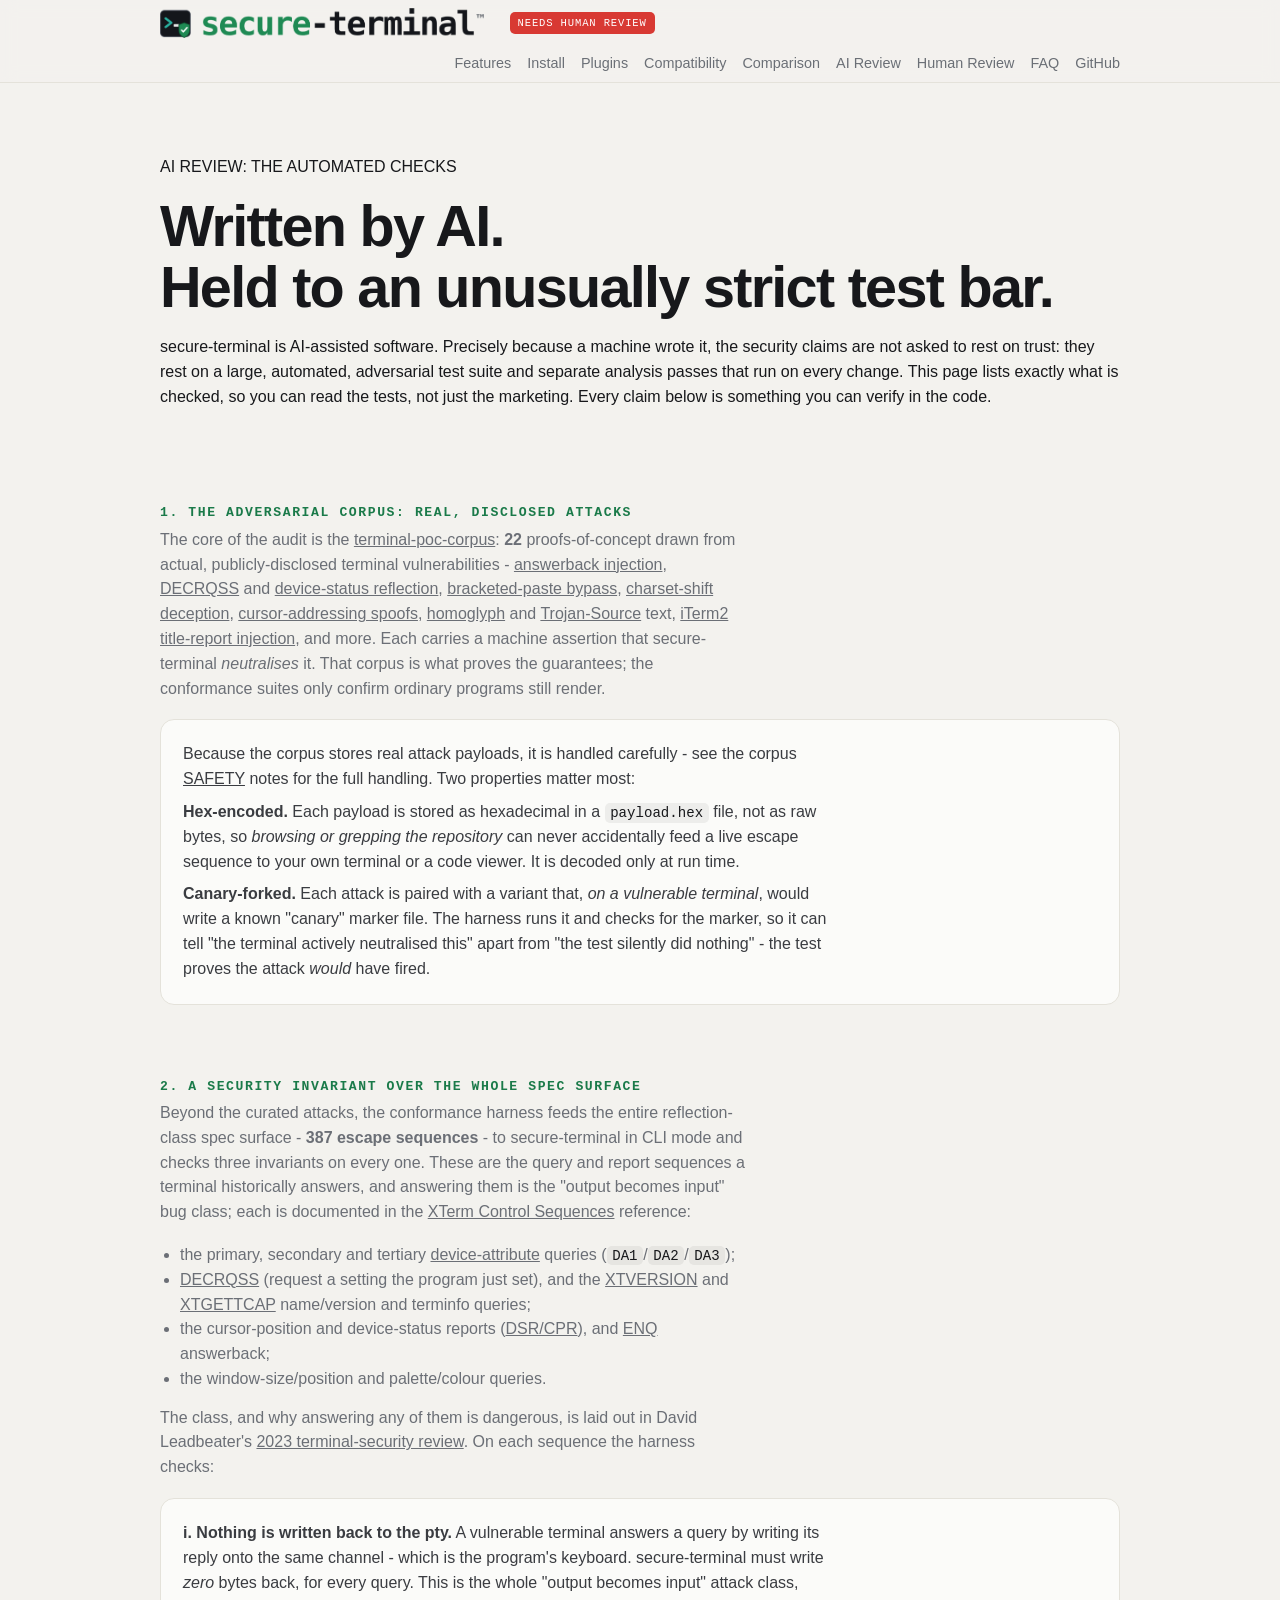
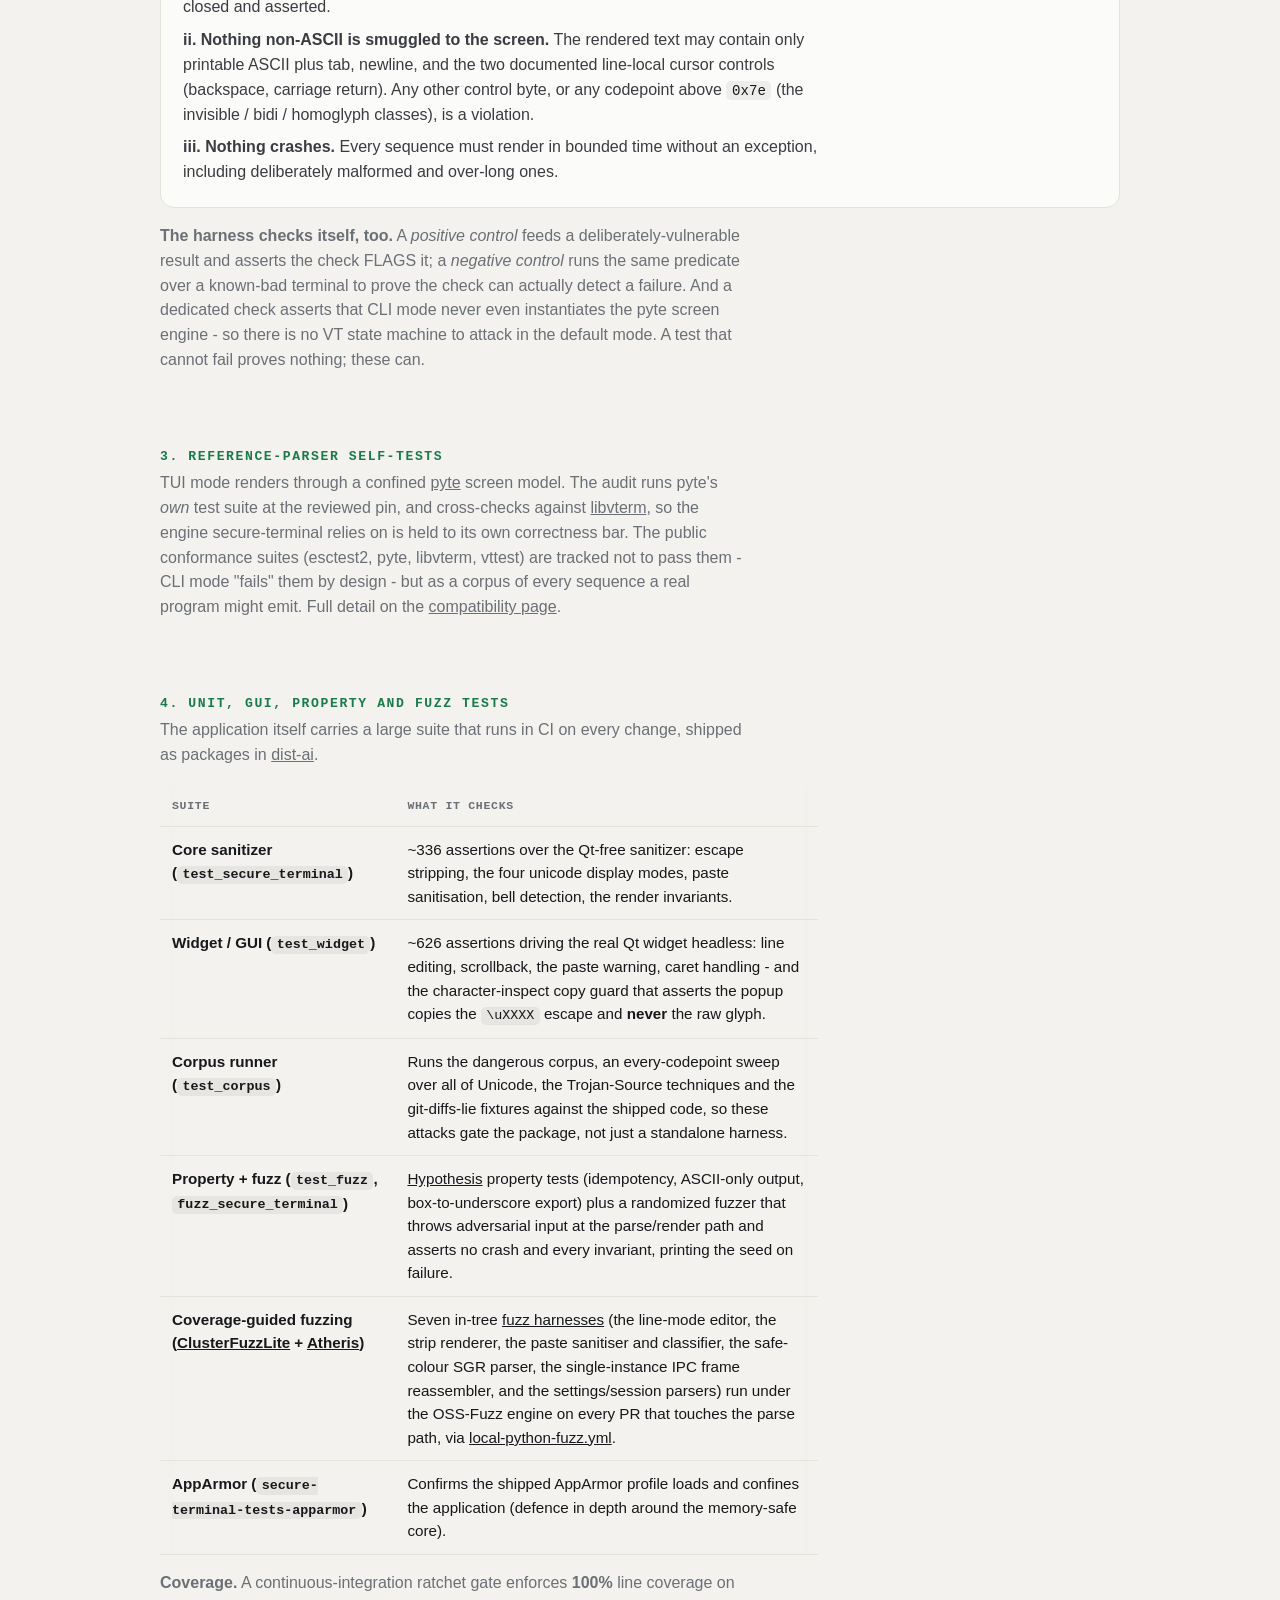
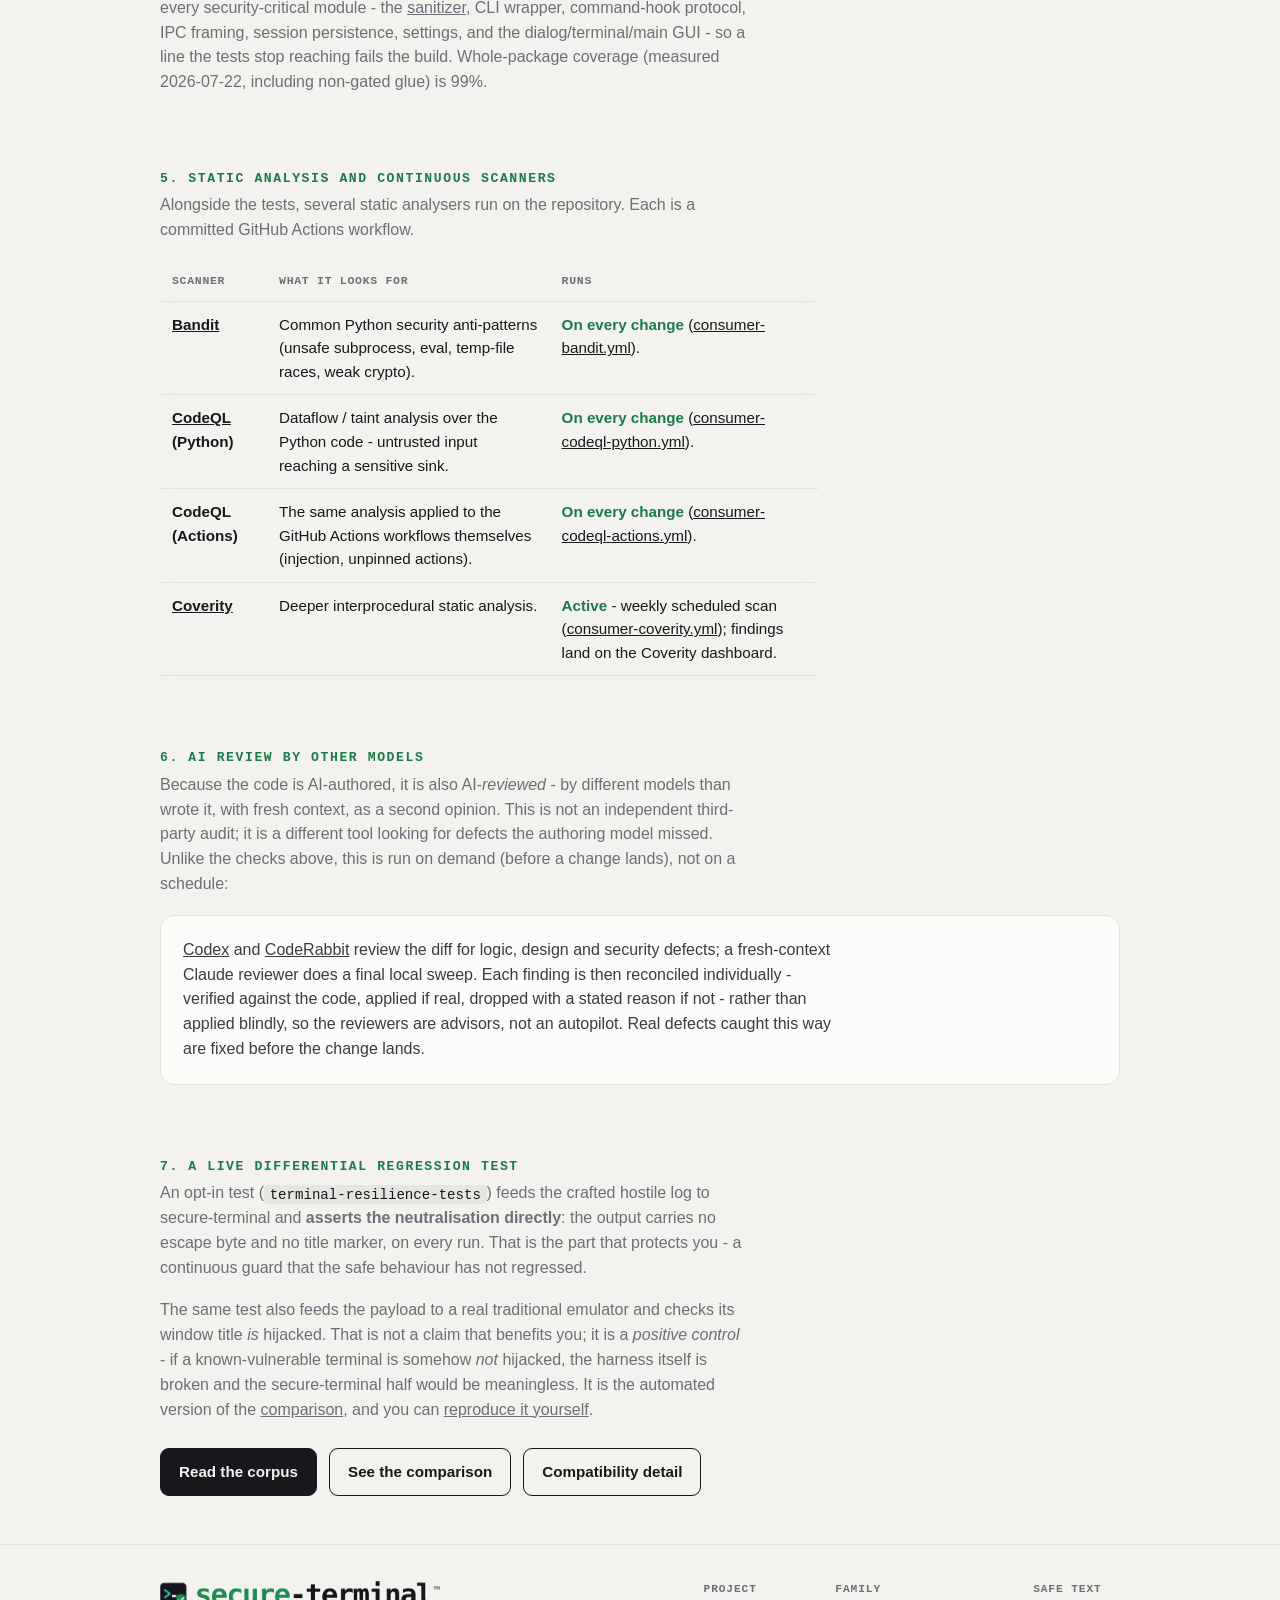
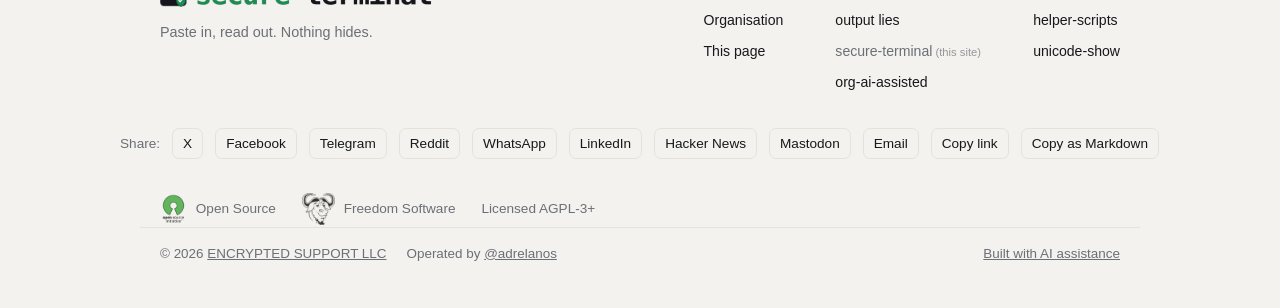
==== ai-review/index.html @ caeece02 "ai-review: corpus is 22 PoCs; describe test_corpus by what it actually runs - terminal-poc-corpus no" ====
<!DOCTYPE html>
<html lang="en">
<!--
  secure-terminal: AI Review / automated checks. AI-Assisted.
  Source: https://github.com/secure-terminal/secure-terminal.github.io
-->
<meta charset="utf-8">
<meta http-equiv="Content-Security-Policy" content="default-src 'none'; script-src 'self' 'unsafe-inline'; style-src 'self' 'unsafe-inline'; img-src 'self' data:; base-uri 'none'; form-action 'none'">
<meta name="viewport" content="width=device-width, initial-scale=1">
<meta name="ai-disclosure" content="ai-assisted">
<title>secure-terminal AI Review: the automated checks</title>
<meta name="description" content="Every automated security check behind secure-terminal: an adversarial corpus of 21 disclosed terminal attacks, a spec-surface invariant over hundreds of escape sequences, unit and GUI tests, property tests and fuzzing, an AppArmor confinement test, a real-emulator resilience test, and website consistency guards. AI-authored, continuously run.">
<link rel="canonical" href="https://secure-terminal.github.io/ai-review/">
<meta name="robots" content="index, follow">
<meta property="og:type" content="website">
<meta property="og:site_name" content="secure-terminal">
<meta property="og:title" content="secure-terminal AI Review: the automated checks">
<meta property="og:description" content="The automated checks behind secure-terminal: an adversarial corpus, a spec-surface invariant, unit + GUI tests, fuzzing, AppArmor, a real-emulator resilience test, and site guards. AI-authored, continuously run.">
<meta property="og:url" content="https://secure-terminal.github.io/ai-review/">
<meta property="og:image" content="https://secure-terminal.github.io/og.png">
<meta property="og:image:width" content="1200">
<meta property="og:image:height" content="630">
<meta property="og:image:alt" content="secure-terminal AI Review">
<meta name="twitter:card" content="summary_large_image">
<meta name="twitter:title" content="secure-terminal AI Review: the automated checks">
<meta name="twitter:image" content="https://secure-terminal.github.io/og.png">
<meta name="theme-color" content="#f3f2ee">
<link rel="icon" href="/favicon.svg" type="image/svg+xml">
<link rel="stylesheet" href="/style.css">

<header class="nav">
  <div class="wrap">
    <a class="brand" href="/"><img class="brandmark" src="/logo-wide.png" width="729" height="70" alt="secure-terminal"></a>
    <span class="status" title="This site is AI-generated and pending human review">needs human review</span>
    <nav>
      <a href="/#features">Features</a>
      <a href="/#install">Install</a>
      <a href="/plugins/">Plugins</a>
      <a href="/compatibility/">Compatibility</a>
      <a href="/comparison/">Comparison</a>
      <a href="/ai-review/" class="active">AI Review</a>
      <a href="/human-review/">Human Review</a>
      <a href="/#faq">FAQ</a>
      <a href="https://github.com/secure-terminal/secure-terminal">GitHub</a>
    </nav>
  </div>
</header>

<main>
<section class="hero"><div class="wrap">
  <p class="eyebrow">AI REVIEW: THE AUTOMATED CHECKS</p>
  <h1>Written by AI.<br>Held to an unusually strict test bar.</h1>
  <p class="lede">secure-terminal is AI-assisted software. Precisely because a machine wrote it, the
    security claims are not asked to rest on trust: they rest on a large, automated, adversarial
    test suite and separate analysis passes that run on every change. This page lists exactly what is
    checked, so you can read the tests, not just the marketing. Every claim below is something you
    can verify in the code.</p>
</div></section>

<section class="cat" id="corpus"><div class="wrap">
  <h2 class="catname"><a class="h-anchor" href="#corpus">1. The adversarial corpus: real, disclosed attacks</a></h2>
  <p class="catdesc">The core of the audit is the
    <a href="https://github.com/secure-terminal/terminal-poc-corpus" rel="noopener">terminal-poc-corpus</a>:
    <b>22</b> proofs-of-concept drawn from actual, publicly-disclosed terminal vulnerabilities -
    <a href="https://github.com/secure-terminal/terminal-poc-corpus/tree/master/poc/answerback-injection" rel="noopener">answerback injection</a>,
    <a href="https://github.com/secure-terminal/terminal-poc-corpus/tree/master/poc/decrqss-reflection-2023" rel="noopener">DECRQSS</a> and
    <a href="https://github.com/secure-terminal/terminal-poc-corpus/tree/master/poc/device-status-reflection-rxvt-2021" rel="noopener">device-status reflection</a>,
    <a href="https://github.com/secure-terminal/terminal-poc-corpus/tree/master/poc/bracketed-paste-bypass-2021" rel="noopener">bracketed-paste bypass</a>,
    <a href="https://github.com/secure-terminal/terminal-poc-corpus/tree/master/poc/charset-shift-deception" rel="noopener">charset-shift deception</a>,
    <a href="https://github.com/secure-terminal/terminal-poc-corpus/tree/master/poc/cursor-addressing-spoof" rel="noopener">cursor-addressing spoofs</a>,
    <a href="https://github.com/secure-terminal/terminal-poc-corpus/tree/master/poc/homoglyph-2021" rel="noopener">homoglyph</a> and
    <a href="https://trojansource.codes/" rel="noopener">Trojan-Source</a> text,
    <a href="https://github.com/secure-terminal/terminal-poc-corpus/tree/master/poc/iterm2-title-report-tmux-2024" rel="noopener">iTerm2 title-report injection</a>,
    and more. Each carries a machine assertion that secure-terminal <em>neutralises</em>
    it. That corpus is what proves the guarantees; the conformance suites only confirm ordinary
    programs still render.</p>
  <div class="issue">
    <p>Because the corpus stores real attack payloads, it is handled carefully - see the corpus
      <a href="https://github.com/secure-terminal/terminal-poc-corpus/blob/master/SAFETY.md" rel="noopener">SAFETY</a>
      notes for the full handling. Two properties matter most:</p>
    <p><b>Hex-encoded.</b> Each payload is stored as hexadecimal in a <code>payload.hex</code> file,
      not as raw bytes, so <em>browsing or grepping the repository</em> can never accidentally feed a
      live escape sequence to your own terminal or a code viewer. It is decoded only at run time.</p>
    <p><b>Canary-forked.</b> Each attack is paired with a variant that, <em>on a vulnerable
      terminal</em>, would write a known "canary" marker file. The harness runs it and checks for
      the marker, so it can tell "the terminal actively neutralised this" apart from "the test
      silently did nothing" - the test proves the attack <em>would</em> have fired.</p>
  </div>
</div></section>

<section class="cat" id="invariant"><div class="wrap">
  <h2 class="catname"><a class="h-anchor" href="#invariant">2. A security invariant over the whole spec surface</a></h2>
  <p class="catdesc">Beyond the curated attacks, the conformance harness feeds the entire
    reflection-class spec surface - <b>387 escape sequences</b> - to secure-terminal in CLI mode and
    checks three invariants on every one. These are the query and report sequences a terminal
    historically answers, and answering them is the "output becomes input" bug class; each is
    documented in the
    <a href="https://invisible-island.net/xterm/ctlseqs/ctlseqs.html" rel="noopener">XTerm Control Sequences</a>
    reference:</p>
  <ul class="catdesc" style="margin:0 0 14px 0; padding-left:20px">
    <li>the primary, secondary and tertiary
      <a href="https://vt100.net/docs/vt510-rm/DA1.html" rel="noopener">device-attribute</a> queries
      (<code>DA1</code>/<code>DA2</code>/<code>DA3</code>);</li>
    <li><a href="https://vt100.net/docs/vt510-rm/DECRQSS.html" rel="noopener">DECRQSS</a> (request a
      setting the program just set), and the
      <a href="https://invisible-island.net/xterm/ctlseqs/ctlseqs.html" rel="noopener">XTVERSION</a>
      and <a href="https://invisible-island.net/xterm/ctlseqs/ctlseqs.html" rel="noopener">XTGETTCAP</a>
      name/version and terminfo queries;</li>
    <li>the cursor-position and device-status reports
      (<a href="https://en.wikipedia.org/wiki/ANSI_escape_code#CSI_(Control_Sequence_Introducer)_sequences" rel="noopener">DSR/CPR</a>),
      and <a href="https://en.wikipedia.org/wiki/Enquiry_character" rel="noopener">ENQ</a> answerback;</li>
    <li>the window-size/position and palette/colour queries.</li>
  </ul>
  <p class="catdesc">The class, and why answering any of them is dangerous, is laid out in David
    Leadbeater's <a href="https://dgl.cx/2023/09/ansi-terminal-security" rel="noopener">2023 terminal-security review</a>.
    On each sequence the harness checks:</p>
  <div class="issue">
    <p><b>i. Nothing is written back to the pty.</b> A vulnerable terminal answers a query by
      writing its reply onto the same channel - which is the program's keyboard. secure-terminal
      must write <em>zero</em> bytes back, for every query. This is the whole "output becomes
      input" attack class, closed and asserted.</p>
    <p><b>ii. Nothing non-ASCII is smuggled to the screen.</b> The rendered text may contain only
      printable ASCII plus tab, newline, and the two documented line-local cursor controls
      (backspace, carriage return). Any other control byte, or any codepoint above <code>0x7e</code>
      (the invisible / bidi / homoglyph classes), is a violation.</p>
    <p><b>iii. Nothing crashes.</b> Every sequence must render in bounded time without an exception,
      including deliberately malformed and over-long ones.</p>
  </div>
  <p class="catdesc" style="margin-top:12px"><b>The harness checks itself, too.</b> A
    <em>positive control</em> feeds a deliberately-vulnerable result and asserts the check FLAGS it;
    a <em>negative control</em> runs the same predicate over a known-bad terminal to prove the check
    can actually detect a failure. And a dedicated check asserts that CLI mode never even
    instantiates the pyte screen engine - so there is no VT state machine to attack in the default
    mode. A test that cannot fail proves nothing; these can.</p>
</div></section>

<section class="cat" id="reference"><div class="wrap">
  <h2 class="catname"><a class="h-anchor" href="#reference">3. Reference-parser self-tests</a></h2>
  <p class="catdesc">TUI mode renders through a confined
    <a href="https://github.com/selectel/pyte" rel="noopener">pyte</a> screen model. The audit runs
    pyte's <em>own</em> test suite at the reviewed pin, and cross-checks against
    <a href="https://github.com/neovim/libvterm" rel="noopener">libvterm</a>, so the engine
    secure-terminal relies on is held to its own correctness bar. The public conformance suites
    (esctest2, pyte, libvterm, vttest) are tracked not to pass them - CLI mode "fails" them by
    design - but as a corpus of every sequence a real program might emit. Full detail on the
    <a href="/compatibility/#conformance">compatibility page</a>.</p>
</div></section>

<section class="cat" id="unit"><div class="wrap">
  <h2 class="catname"><a class="h-anchor" href="#unit">4. Unit, GUI, property and fuzz tests</a></h2>
  <p class="catdesc">The application itself carries a large suite that runs in CI on every change,
    shipped as packages in <a href="https://github.com/org-ai-assisted/dist-ai" rel="noopener">dist-ai</a>.</p>
  <div class="cmp-wrap">
  <table class="cmp">
    <thead><tr><th>Suite</th><th>What it checks</th></tr></thead>
    <tbody>
      <tr><td>Core sanitizer (<code>test_secure_terminal</code>)</td><td>~336 assertions over the Qt-free sanitizer: escape stripping, the four unicode display modes, paste sanitisation, bell detection, the render invariants.</td></tr>
      <tr><td>Widget / GUI (<code>test_widget</code>)</td><td>~626 assertions driving the real Qt widget headless: line editing, scrollback, the paste warning, caret handling - and the character-inspect copy guard that asserts the popup copies the <code>\uXXXX</code> escape and <b>never</b> the raw glyph.</td></tr>
      <tr><td>Corpus runner (<code>test_corpus</code>)</td><td>Runs the dangerous corpus, an every-codepoint sweep over all of Unicode, the Trojan-Source techniques and the git-diffs-lie fixtures against the shipped code, so these attacks gate the package, not just a standalone harness.</td></tr>
      <tr><td>Property + fuzz (<code>test_fuzz</code>, <code>fuzz_secure_terminal</code>)</td><td><a href="https://hypothesis.readthedocs.io/" rel="noopener">Hypothesis</a> property tests (idempotency, ASCII-only output, box-to-underscore export) plus a randomized fuzzer that throws adversarial input at the parse/render path and asserts no crash and every invariant, printing the seed on failure.</td></tr>
      <tr><td>Coverage-guided fuzzing (<a href="https://google.github.io/clusterfuzzlite/" rel="noopener">ClusterFuzzLite</a> + <a href="https://github.com/google/atheris" rel="noopener">Atheris</a>)</td><td>Seven in-tree <a href="https://github.com/secure-terminal/secure-terminal/tree/master/fuzz" rel="noopener">fuzz harnesses</a> (the line-mode editor, the strip renderer, the paste sanitiser and classifier, the safe-colour SGR parser, the single-instance IPC frame reassembler, and the settings/session parsers) run under the OSS-Fuzz engine on every PR that touches the parse path, via <a href="https://github.com/secure-terminal/secure-terminal/blob/master/.github/workflows/local-python-fuzz.yml" rel="noopener">local-python-fuzz.yml</a>.</td></tr>
      <tr><td>AppArmor (<code>secure-terminal-tests-apparmor</code>)</td><td>Confirms the shipped AppArmor profile loads and confines the application (defence in depth around the memory-safe core).</td></tr>
    </tbody>
  </table>
  </div>
  <p class="catdesc" style="margin-top:12px"><b>Coverage.</b> A continuous-integration ratchet gate
    enforces <b>100%</b> line coverage on every security-critical module - the
    <a href="https://github.com/secure-terminal/secure-terminal/blob/master/usr/lib/python3/dist-packages/secure_terminal/sanitize.py" rel="noopener">sanitizer</a>,
    CLI wrapper, command-hook protocol, IPC framing, session persistence, settings, and the
    dialog/terminal/main GUI - so a line the tests stop reaching fails the build. Whole-package
    coverage (measured 2026-07-22, including non-gated glue) is 99%.</p>
</div></section>

<section class="cat" id="scanners"><div class="wrap">
  <h2 class="catname"><a class="h-anchor" href="#scanners">5. Static analysis and continuous scanners</a></h2>
  <p class="catdesc">Alongside the tests, several static analysers run on the repository. Each is a
    committed GitHub Actions workflow.</p>
  <div class="cmp-wrap">
  <table class="cmp">
    <thead><tr><th>Scanner</th><th>What it looks for</th><th>Runs</th></tr></thead>
    <tbody>
      <tr><td><a href="https://bandit.readthedocs.io/" rel="noopener">Bandit</a></td><td>Common Python security anti-patterns (unsafe subprocess, eval, temp-file races, weak crypto).</td><td><span class="yes">On every change</span> (<a href="https://github.com/secure-terminal/secure-terminal/blob/master/.github/workflows/consumer-bandit.yml" rel="noopener">consumer-bandit.yml</a>).</td></tr>
      <tr><td><a href="https://codeql.github.com/" rel="noopener">CodeQL</a> (Python)</td><td>Dataflow / taint analysis over the Python code - untrusted input reaching a sensitive sink.</td><td><span class="yes">On every change</span> (<a href="https://github.com/secure-terminal/secure-terminal/blob/master/.github/workflows/consumer-codeql-python.yml" rel="noopener">consumer-codeql-python.yml</a>).</td></tr>
      <tr><td>CodeQL (Actions)</td><td>The same analysis applied to the GitHub Actions workflows themselves (injection, unpinned actions).</td><td><span class="yes">On every change</span> (<a href="https://github.com/secure-terminal/secure-terminal/blob/master/.github/workflows/consumer-codeql-actions.yml" rel="noopener">consumer-codeql-actions.yml</a>).</td></tr>
      <tr><td><a href="https://scan.coverity.com/" rel="noopener">Coverity</a></td><td>Deeper interprocedural static analysis.</td><td><span class="yes">Active</span> - weekly scheduled scan (<a href="https://github.com/secure-terminal/secure-terminal/blob/master/.github/workflows/consumer-coverity.yml" rel="noopener">consumer-coverity.yml</a>); findings land on the Coverity dashboard.</td></tr>
    </tbody>
  </table>
  </div>
</div></section>

<section class="cat" id="review"><div class="wrap">
  <h2 class="catname"><a class="h-anchor" href="#review">6. AI review by other models</a></h2>
  <p class="catdesc">Because the code is AI-authored, it is also AI-<em>reviewed</em> - by different
    models than wrote it, with fresh context, as a second opinion. This is not an
    independent third-party audit; it is a different tool looking for defects the
    authoring model missed. Unlike the checks
    above, this is run on demand (before a change lands), not on a schedule:</p>
  <div class="issue">
    <p><a href="https://github.com/openai/codex" rel="noopener">Codex</a> and
      <a href="https://www.coderabbit.ai/" rel="noopener">CodeRabbit</a> review the diff for logic,
      design and security defects; a fresh-context Claude reviewer does a final local sweep. Each
      finding is then reconciled individually - verified against the code, applied if real, dropped
      with a stated reason if not - rather than applied blindly, so the reviewers are advisors, not
      an autopilot. Real defects caught this way are fixed before the change lands.</p>
  </div>
</div></section>

<section class="cat" id="resilience"><div class="wrap">
  <h2 class="catname"><a class="h-anchor" href="#resilience">7. A live differential regression test</a></h2>
  <p class="catdesc">An opt-in test (<code>terminal-resilience-tests</code>) feeds the crafted hostile
    log to secure-terminal and <b>asserts the neutralisation directly</b>: the output carries no
    escape byte and no title marker, on every run. That is the part that protects you - a
    continuous guard that the safe behaviour has not regressed.</p>
  <p class="catdesc" style="margin-top:10px">The same test also feeds the payload to a real
    traditional emulator and checks its window title <em>is</em> hijacked. That is not a claim that
    benefits you; it is a <em>positive control</em> - if a known-vulnerable terminal is somehow
    <em>not</em> hijacked, the harness itself is broken and the secure-terminal half would be
    meaningless. It is the automated version of the <a href="/comparison/">comparison</a>, and you
    can <a href="https://github.com/secure-terminal/terminal-poc-corpus/tree/master/comparison" rel="noopener">reproduce it yourself</a>.</p>
  <div class="cta">
    <a class="btn primary" href="https://github.com/secure-terminal/terminal-poc-corpus">Read the corpus</a>
    <a class="btn ghost" href="/comparison/">See the comparison</a>
    <a class="btn ghost" href="/compatibility/">Compatibility detail</a>
  </div>
</div></section>
</main>
<footer>
  <div class="ftop">
    <div class="fbrand">
      <span class="ftag"><img src="/logo-wide.png" width="729" height="70" alt="secure-terminal" style="height:26px;width:auto"></span>
      <p>Paste in, read out. Nothing hides.</p>
    </div>
    <nav class="fcols">
      <div class="fcol">
        <h3>Project</h3>
        <a href="https://github.com/secure-terminal">Organisation</a>
        <a href="https://github.com/secure-terminal/secure-terminal.github.io">This page</a>
      </div>
      <div class="fcol">
        <h3>Family</h3>
        <a href="https://output-lies.github.io">output lies</a>
        <a class="self" href="https://secure-terminal.github.io" aria-current="page">secure-terminal</a>
        <a href="https://org-ai-assisted.github.io">org-ai-assisted</a>
      </div>
      <div class="fcol">
        <h3>Safe text</h3>
        <a href="https://github.com/Kicksecure/helper-scripts">helper-scripts</a>
        <a href="https://www.kicksecure.com/wiki/Unicode-show">unicode-show</a>
      </div>
    </nav>
  </div>
  <div class="fshare">
    <span class="fshare-l">Share:</span>
    <noscript><style>.fshare a.sh,.fshare button.sh{display:none}</style><span class="sh-msg" style="color:var(--muted)">Sharing needs JavaScript, which is off - copy this page's address from your browser to share it.</span></noscript>
    <a class="sh" data-net="x" rel="nofollow noopener">X</a>
    <a class="sh" data-net="facebook" rel="nofollow noopener">Facebook</a>
    <a class="sh" data-net="telegram" rel="nofollow noopener">Telegram</a>
    <a class="sh" data-net="reddit" rel="nofollow noopener">Reddit</a>
    <a class="sh" data-net="whatsapp" rel="nofollow noopener">WhatsApp</a>
    <a class="sh" data-net="linkedin" rel="nofollow noopener">LinkedIn</a>
    <a class="sh" data-net="hn" rel="nofollow noopener">Hacker News</a>
    <a class="sh" data-net="mastodon" href="#" rel="nofollow noopener">Mastodon</a>
    <a class="sh" data-net="email">Email</a>
    <button class="sh" data-net="copy" type="button">Copy link</button>
    <button class="sh" data-net="md" type="button">Copy as Markdown</button>
    <span class="sh-msg" aria-live="polite"></span>
  </div>
  <script>
    /* Local-only share links. No third-party script or resource is loaded; a
       target opens only when the user clicks it. */
    (function () {
      var u = encodeURIComponent(location.href), t = encodeURIComponent(document.title);
      var L = {
        x: 'https://twitter.com/intent/tweet?url=' + u + '&text=' + t,
        facebook: 'https://www.facebook.com/sharer/sharer.php?u=' + u,
        telegram: 'https://t.me/share/url?url=' + u + '&text=' + t,
        reddit: 'https://www.reddit.com/submit?url=' + u + '&title=' + t,
        whatsapp: 'https://api.whatsapp.com/send?text=' + t + '%20' + u,
        linkedin: 'https://www.linkedin.com/sharing/share-offsite/?url=' + u,
        hn: 'https://news.ycombinator.com/submitlink?u=' + u + '&t=' + t,
        email: 'mailto:?subject=' + t + '&body=' + u
      };
      document.querySelectorAll('.fshare a.sh').forEach(function (a) {
        var n = a.getAttribute('data-net');
        if (L[n]) { a.href = L[n]; if (n !== 'email') { a.target = '_blank'; } }
      });
      var m = document.querySelector('.fshare [data-net=mastodon]');
      if (m) m.addEventListener('click', function (e) {
        e.preventDefault();
        var i = prompt('Your Mastodon instance (e.g. mastodon.social):');
        if (i) { i = i.replace(/^https?:\/\//i, '').replace(/\/.*$/, '').trim();
          if (/^[a-z0-9.-]+$/i.test(i)) { window.open('https://' + i + '/share?text=' + t + '%20' + u, '_blank', 'noopener'); } else { alert('That does not look like a Mastodon instance host name.'); } }
      });
      var msg = document.querySelector('.fshare .sh-msg');
      function flash(x) { if (msg) { msg.textContent = x; setTimeout(function () { msg.textContent = ''; }, 2000); } }
      var c = document.querySelector('.fshare [data-net=copy]');
      if (c) c.addEventListener('click', function () {
        if (navigator.clipboard) navigator.clipboard.writeText(location.href).then(function () { flash('link copied'); });
      });
      var md = document.querySelector('.fshare [data-net=md]');
      if (md) md.addEventListener('click', function () {
        var text = '[' + document.title + '](' + location.href + ')';
        if (navigator.clipboard) navigator.clipboard.writeText(text).then(function () { flash('markdown copied'); });
      });
    })();
  </script>
  <div class="ffree">
    <a class="freebadge" href="https://opensource.org/" rel="noopener" title="Open Source Initiative"><img src="/osi-logo.png" width="27" height="32" alt="Open Source Initiative"><span>Open Source</span></a>
    <a class="freebadge" href="https://www.gnu.org/" rel="noopener" title="GNU / Free Software"><img src="/gnu-logo.png" width="33" height="32" alt="GNU"><span>Freedom Software</span></a>
    <a class="freebadge" href="https://github.com/secure-terminal/secure-terminal.github.io/blob/master/LICENSE" rel="license">Licensed AGPL-3+</a>
  </div>
  <div class="fbot">
    <span class="fcopy">&copy; 2026 <a href="https://www.encrypted-support.com">ENCRYPTED SUPPORT LLC</a></span>
    <span class="fcopy">Operated by <a href="https://github.com/adrelanos">@adrelanos</a></span>
    <span class="fcopy sp"><a href="https://org-ai-assisted.github.io">Built with AI assistance</a></span>
  </div>
</footer>
---- style.css ----
:root{
    --bg:#f3f2ee; --card:#fbfbf9; --ink:#17181b; --muted:#6b6f76; --line:#e4e2da;
    --accent:#1a7a49; --danger:#d83933;
    --tbg:#14161b; --tfg:#cfd3da;
    --mono:ui-monospace,"SF Mono","Cascadia Code",Menlo,Consolas,monospace;
    --sans:-apple-system,BlinkMacSystemFont,"Segoe UI",Roboto,Helvetica,Arial,sans-serif;
  }
  *{box-sizing:border-box}
  html{scroll-behavior:smooth;scroll-padding-top:70px}
  body{margin:0;background:var(--bg);color:var(--ink);font-family:var(--sans);line-height:1.55;-webkit-font-smoothing:antialiased}
  a{color:inherit}
  code{font-family:var(--mono);font-size:.88em;color:var(--ink);background:rgba(23,24,27,.06);padding:.11em .4em;border-radius:5px;unicode-bidi:isolate}
  .wrap{max-width:1000px;margin:0 auto;padding:0 20px}

  header.nav{position:sticky;top:0;z-index:10;background:rgba(243,242,238,.93);backdrop-filter:blur(8px);border-bottom:1px solid var(--line)}
  .nav > .wrap{display:flex;align-items:center;gap:14px;min-height:56px;flex-wrap:wrap;padding-top:8px;padding-bottom:8px}
  .brand{font-family:var(--mono);font-weight:700;letter-spacing:-.02em;text-decoration:none;display:inline-flex;align-items:center;gap:9px;white-space:nowrap;font-size:1.02rem}
  .brand .logo{width:1.4em;height:1.4em;flex:0 0 auto}
  .brand .brandmark{height:30px;width:auto;display:block}
  .brand b{color:var(--accent)}
  .brand .tm{font-size:.72em;color:var(--muted);margin-left:.14em;font-weight:600;align-self:flex-start;line-height:1}
  .nav .status{margin-left:12px;font-family:var(--mono);font-size:.66rem;letter-spacing:.08em;text-transform:uppercase;color:#fff;background:var(--danger);border-radius:5px;padding:3px 8px;white-space:nowrap}
  .nav nav{margin-left:auto;display:flex;gap:16px;flex-wrap:wrap}
  .nav nav a{font-size:.9rem;color:var(--muted);text-decoration:none}
  .nav nav a:hover{color:var(--ink)}

  .notice{background:#eef7f1;border-bottom:1px solid #cfe6da;color:#274b39}
  .notice .wrap{padding:11px 20px;font-size:.92rem}
  .notice b{color:var(--accent)}

  .hero{padding:56px 0 30px}
  .kicker{font-family:var(--mono);font-size:.8rem;letter-spacing:.14em;text-transform:uppercase;color:var(--accent);margin:0 0 14px}
  .hero h1{font-size:clamp(2rem,6vw,3.6rem);line-height:1.05;letter-spacing:-.03em;margin:0 0 18px;font-weight:800}
  .hero h1 .u{text-decoration:underline;text-decoration-color:var(--accent);text-underline-offset:6px}
  .hero p.sub{font-size:clamp(1.05rem,2.4vw,1.3rem);color:#2c2e33;max-width:60ch;margin:0}
  .cta{display:flex;gap:12px;flex-wrap:wrap;margin-top:26px}
  .btn{display:inline-block;padding:11px 18px;border-radius:9px;font-weight:650;text-decoration:none;font-size:.95rem;border:1px solid var(--ink)}
  .btn.primary{background:var(--ink);color:var(--bg)}
  .btn.ghost{background:transparent;color:var(--ink)}

  .whatis{background:var(--card);border-top:1px solid var(--line);border-bottom:1px solid var(--line)}
  .whatis .wrap{padding:22px 20px}
  .whatis p{margin:0;max-width:74ch;color:#33353a;font-size:1.02rem}
  .whatis b{color:var(--accent)}

  section.cat{padding:48px 0 8px}
  .catname{font-size:.82rem;font-family:var(--mono);letter-spacing:.12em;text-transform:uppercase;color:var(--accent);margin:0 0 4px}
  .catdesc{margin:0 0 18px;color:var(--muted);max-width:66ch}
  .issue{background:var(--card);border:1px solid var(--line);border-radius:14px;padding:22px;margin:16px 0}
  .issue h3{margin:0 0 8px;font-size:1.2rem;letter-spacing:-.01em}
  .issue p{margin:0 0 8px;color:#3a3c41;max-width:74ch}
  .issue p:last-child{margin-bottom:0}
  .modenote{margin-top:10px;padding-top:10px;border-top:1px solid var(--line);color:var(--muted);font-size:.9rem}
  .modenote b{color:var(--ink)}
  .no{color:var(--danger);font-weight:700}
  .yes{color:var(--accent);font-weight:700}
  .tbl{width:100%;border-collapse:collapse;margin:6px 0 0;font-size:.95rem}
  .tbl th,.tbl td{text-align:left;padding:10px 12px;border-bottom:1px solid var(--line)}
  .tbl th{font-family:var(--mono);font-size:.72rem;letter-spacing:.06em;text-transform:uppercase;color:var(--muted)}
  .tbl td code{font-family:var(--mono)}
  .tbl tr:last-child td{border-bottom:0}
  .term{background:var(--tbg);color:var(--tfg);font:.92rem/1.7 var(--mono);padding:16px;border-radius:11px;border:1px solid #23262e;overflow-x:auto;white-space:pre;unicode-bidi:isolate}
  .term .g{color:#9ece6a}.term .r{color:#f7768e}.term .d{color:#7d8593}.term .y{color:#e0af68}
  .fg{display:grid;grid-template-columns:1fr 1fr;gap:14px;margin:16px 0}
  .fg .issue{margin:0}
  @media(max-width:640px){ .fg{grid-template-columns:1fr} }
  .risk{border-left:4px solid #e5a50a;background:#fbf6ec}
  .flag{color:#b9770a;font-weight:700}
  .pre{background:var(--tbg);color:var(--tfg);font:.9rem/1.65 var(--mono);padding:16px;border-radius:11px;border:1px solid #23262e;overflow-x:auto;white-space:pre;unicode-bidi:isolate}
  /* Cap the table to the same reading measure as the prose above it (.issue p
     is max-width:74ch) so the intro text and the table share one column edge
     rather than the table running wider. min-width on .cmp keeps it scrollable
     on narrow screens. */
  .cmp-wrap{overflow-x:auto;margin:16px 0;max-width:74ch;
    /* self-hiding scroll shadows: a soft shadow appears on whichever edge still
       has table to scroll to, so the hidden third column (secure-terminal) is
       discoverable on narrow screens. Pure CSS, no script. */
    background:
      linear-gradient(to right, var(--bg) 20%, rgba(243,242,238,0)) left center,
      linear-gradient(to left,  var(--bg) 20%, rgba(243,242,238,0)) right center,
      linear-gradient(to right, rgba(0,0,0,.13), rgba(0,0,0,0)) left center,
      linear-gradient(to left,  rgba(0,0,0,.13), rgba(0,0,0,0)) right center;
    background-repeat:no-repeat;
    background-size:36px 100%,36px 100%,16px 100%,16px 100%;
    background-attachment:local,local,scroll,scroll}
  .cmp-hint{display:none}
  @media(max-width:640px){
    .cmp-hint{display:block;margin:8px 2px 0;text-align:right;color:var(--muted);
      font-family:var(--mono);font-size:.72rem;letter-spacing:.02em}
  }
  .cmp{width:100%;border-collapse:collapse;font-size:.95rem;min-width:560px}
  .cmp th,.cmp td{text-align:left;padding:11px 12px;border-bottom:1px solid var(--line);vertical-align:top}
  .cmp thead th{font-family:var(--mono);font-size:.72rem;letter-spacing:.06em;text-transform:uppercase;color:var(--muted)}
  .cmp td:first-child{font-weight:600;color:var(--ink)}
  .cmp .trad{color:#5a5c61}
  @media(max-width:640px){ .cmp{font-size:.86rem} .cmp th,.cmp td{padding:9px 8px} }
  .shotgrid{display:grid;grid-template-columns:repeat(auto-fit,minmax(440px,1fr));gap:20px;margin:8px 0 0}
  @media(max-width:520px){ .shotgrid{grid-template-columns:1fr} }
  .shotsrc{font-size:.82rem;color:var(--muted);margin:14px 0 0;text-align:center}
  .boxlegend{font-size:.9rem;color:var(--ink);margin:16px 0 0;line-height:1.7}
  .boxlegend .sw{display:inline-block;width:.85em;height:.85em;border-radius:3px;vertical-align:-1px;border:1px solid rgba(0,0,0,.2)}
  .pastedemo{margin:16px 0 2px}
  .cmdrow{display:flex;align-items:center;gap:12px;flex-wrap:wrap}
  .pastedemo .cmd{font-family:var(--mono);font-size:1.05rem;padding:9px 15px;background:var(--card);border:1px solid var(--line);border-radius:8px}
  .pd-btn{padding:8px 15px;font-size:.85rem;font-weight:650;cursor:pointer;font-family:inherit}
  .pd-status{color:var(--muted);font-size:.85rem}
  .pd-out{margin:14px 0 0;background:#14161b;color:#e9e9e9;border-radius:11px;padding:15px 16px;overflow-x:auto;white-space:pre-wrap;font-family:var(--mono);font-size:.9rem;line-height:1.7}
  .shot{margin:0;border:1px solid var(--line);border-radius:11px;overflow:hidden;background:var(--card);display:flex;flex-direction:column}
  .shot a{display:block;line-height:0}
  .shot img{display:block;width:100%;height:auto;background:#000}
  /* name-on-top caption: identifies the terminal above its screenshot */
  .shot figcaption.shotname{padding:10px 12px;font-size:.9rem;color:var(--muted);border-bottom:1px solid var(--line);order:-1}
  .shot figcaption.shotname b{color:var(--ink)}
  .shot figcaption{padding:10px 12px;font-size:.9rem;color:var(--muted)}
  .pre .c{color:#7d8593}

  footer{border-top:1px solid var(--line);color:var(--muted);font-size:.9rem;margin-top:40px}
  footer .ftop{display:flex;gap:40px 56px;flex-wrap:wrap;justify-content:space-between;padding:36px 20px 28px;max-width:1000px;margin:0 auto}
  footer .fbrand .ftag{font-family:var(--mono);font-weight:700;font-size:1.05rem;color:var(--ink);letter-spacing:-.02em;display:inline-flex;align-items:center;gap:8px}
  footer .fbrand .ftag b{color:var(--accent)}
  footer .fbrand p{margin:8px 0 0;max-width:30ch;color:var(--muted)}
  footer .fcols{display:flex;gap:52px;flex-wrap:wrap}
  footer .fcol{display:flex;flex-direction:column;gap:9px}
  footer .fcol h3{margin:0 0 3px;font-family:var(--mono);font-size:.7rem;letter-spacing:.08em;text-transform:uppercase;color:var(--muted);font-weight:600}
  footer .fcol a{color:var(--ink);text-decoration:none;font-size:.88rem}
  footer .fcol a:hover{color:var(--accent)}
  /* self-link: the current site appears in the uniform Family list but is not
     clickable and is marked as the current page. */
  footer .fcol a.self{color:var(--muted);pointer-events:none;cursor:default;text-decoration:none}
  footer .fcol a.self::after{content:" (this site)";font-size:.8em;opacity:.7}
  footer .fbot{display:flex;gap:20px;flex-wrap:wrap;padding:16px 20px 44px;border-top:1px solid var(--line);align-items:center;max-width:1000px;margin:0 auto}
  footer .fbot .sp{margin-left:auto}
  footer .fcopy{color:var(--muted);font-size:.84rem}
  @media(max-width:640px){ footer .fcols{display:grid;grid-template-columns:1fr 1fr;gap:20px 22px} }

footer .fshare{display:flex;align-items:center;gap:8px 12px;flex-wrap:wrap;max-width:1080px;margin:0 auto;padding:6px 20px 12px;font-size:.85rem;color:var(--muted)}
footer .fshare .fshare-l{color:var(--muted)}
footer .fshare .sh{color:var(--ink);text-decoration:none;border:1px solid var(--line);border-radius:7px;padding:4px 10px;background:transparent;cursor:pointer;font:inherit}
footer .fshare .sh:hover{border-color:var(--accent);color:var(--accent)}
footer .fshare .sh-msg{color:var(--safe);font-family:var(--mono);font-size:.8rem}

/* freedom-software footer badges (OSI + GNU), open source / AGPL */
footer .ffree{display:flex;align-items:center;gap:12px 26px;flex-wrap:wrap;max-width:1000px;margin:0 auto;padding:14px 20px 2px}
.freebadge{display:inline-flex;align-items:center;gap:9px;color:var(--muted);text-decoration:none;font-size:.85rem}
.freebadge img{height:32px;width:auto;opacity:.8}
.freebadge:hover{color:var(--ink)}
.freebadge:hover img{opacity:1}
@media(max-width:640px){
  footer .ffree{flex-direction:column;align-items:flex-start;gap:11px;padding-bottom:10px}
}

/* clickable section anchors (matches output-lies) */
.catname a.h-anchor,.issue h3 a.h-anchor{color:inherit;text-decoration:none}
.catname a.h-anchor:hover,.issue h3 a.h-anchor:hover{color:var(--accent)}
.catname a.h-anchor::after,.issue h3 a.h-anchor::after{content:"#";margin-left:.3em;color:var(--muted);font-weight:400;opacity:0;transition:opacity .12s}
.catname:hover a.h-anchor::after,.issue h3:hover a.h-anchor::after,a.h-anchor:focus::after{opacity:.5}

/* install accordion boxes (native <details>, no JS; inline SVG icons) */
.inst{border:1px solid var(--line);border-radius:12px;background:var(--card);margin:10px 0;overflow:hidden}
.inst > summary{list-style:none;cursor:pointer;display:flex;align-items:center;gap:12px;padding:14px 16px}
.inst > summary::-webkit-details-marker{display:none}
.inst > summary::after{content:"+";color:var(--muted);font-weight:400;font-size:1.25rem;line-height:1}
.inst[open] > summary::after{content:"\2212"}
.inst > summary:hover{background:rgba(31,138,84,.05)}
.inst .ilogo{width:24px;height:24px;flex:0 0 auto;fill:var(--accent)}
.inst .ititle{flex:1;font-size:1.02rem;font-weight:600}
.inst .ibadge{font-family:var(--mono);font-size:.66rem;letter-spacing:.06em;text-transform:uppercase;padding:2px 7px;border-radius:5px;white-space:nowrap}
.inst .ibadge.ok{background:rgba(31,138,84,.13);color:#166f40}
.inst .ibadge.soon{background:rgba(107,111,118,.15);color:#595d63}
.inst .ibody{padding:2px 16px 16px}
.inst .ibody > p{margin:0 0 10px;color:#3a3c41;max-width:74ch}
.inst .ibody > p:last-child{margin-bottom:0}

  /* jump-to-anchor highlight: a red ring around the element you navigated to
     (the sticky header needs the scroll-margin so the target is not hidden). */
  :target{scroll-margin-top:76px}
  /* Contained targets ring themselves; a full-bleed section rings its inner
     .wrap instead, so the vertical ring edges stay on-screen (a ring on the
     edge-to-edge section would sit at the viewport edges). */
  .issue:target, .shot:target, figure:target, article:target, .level:target{
    box-shadow:0 0 0 2px #e5484d; border-radius:8px;
  }
  /* A bare section column has no padding of its own, so a box-shadow hugging its
     border box rings the text too tightly. Use an offset outline instead: it
     keeps an even gap around the content and adds no layout shift. The generous
     offset only applies once the column is narrower than the viewport (there is
     room beside it); on a full-width narrow viewport it stays tight so the ring
     does not run off-screen. */
  section:target > .wrap{
    outline:2px solid #e5484d; outline-offset:2px; border-radius:10px;
  }
  @media(min-width:1100px){
    section:target > .wrap{ outline-offset:14px; }
  }
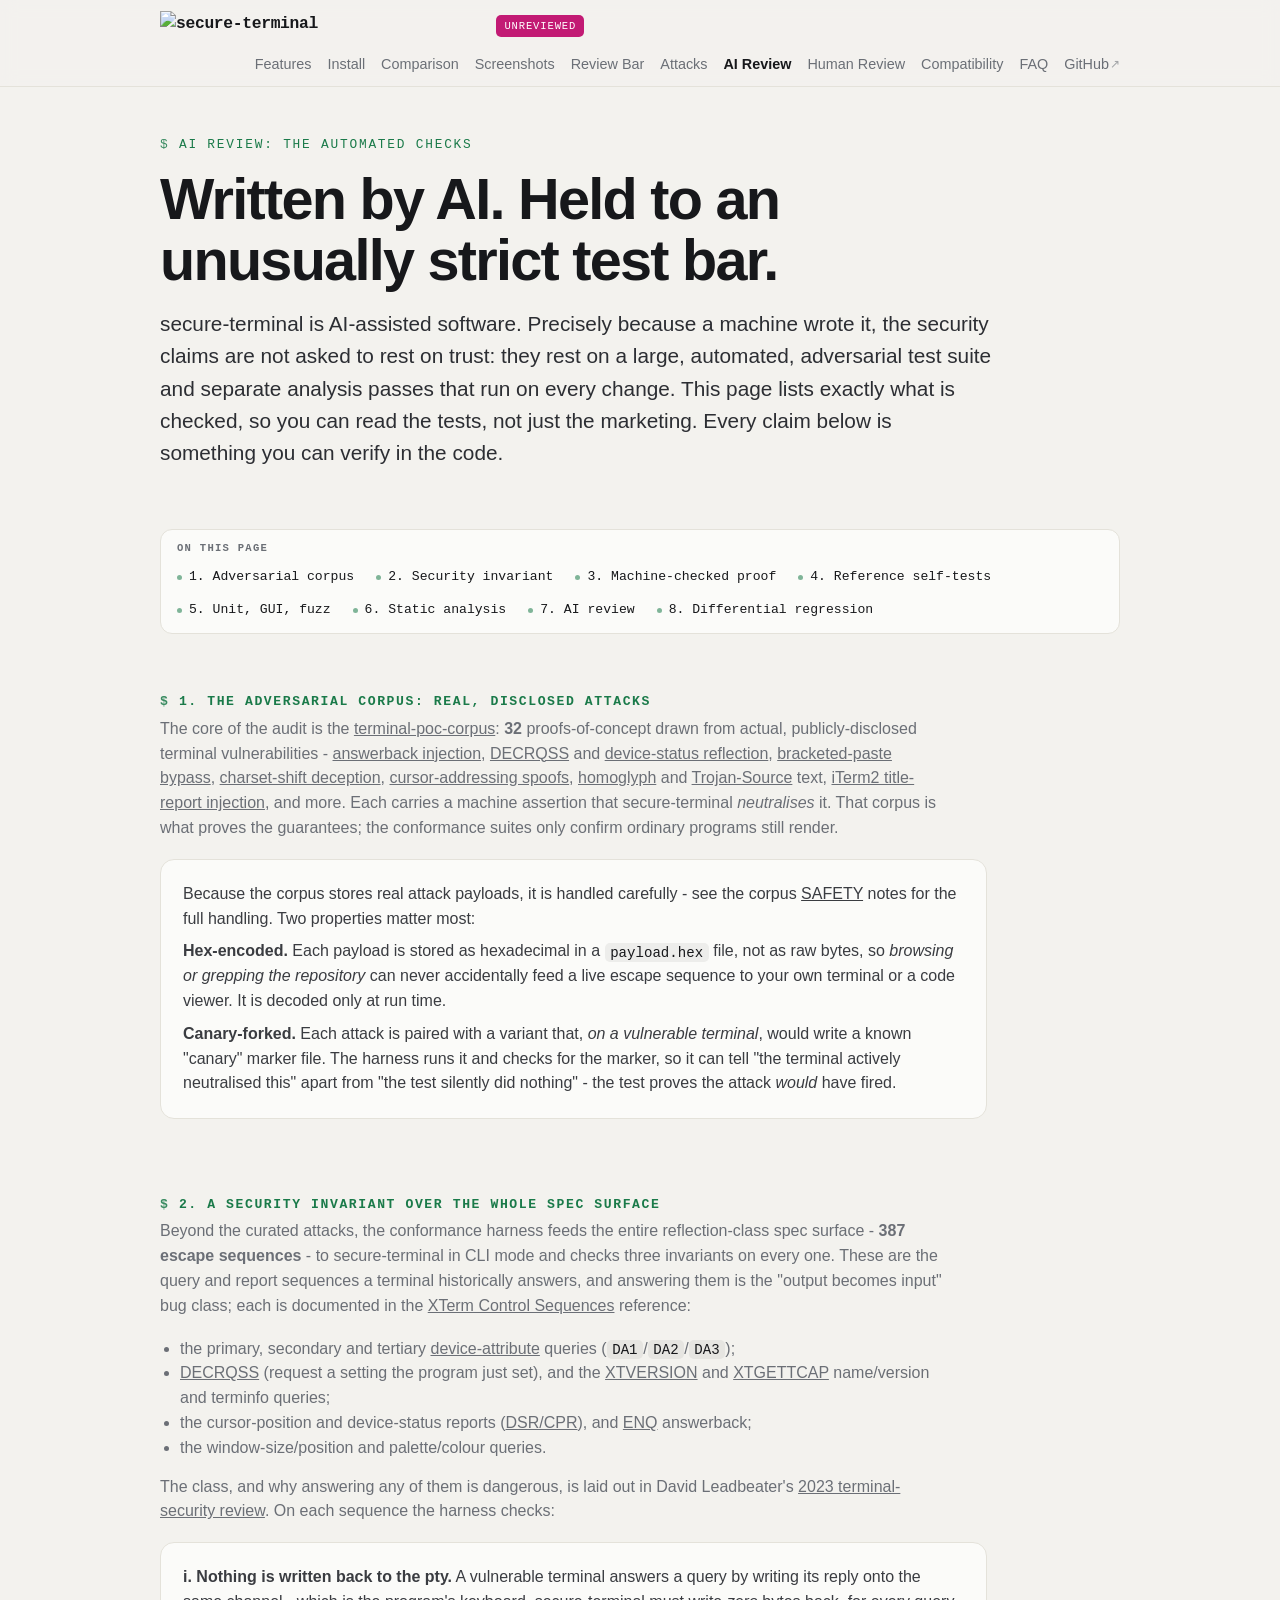
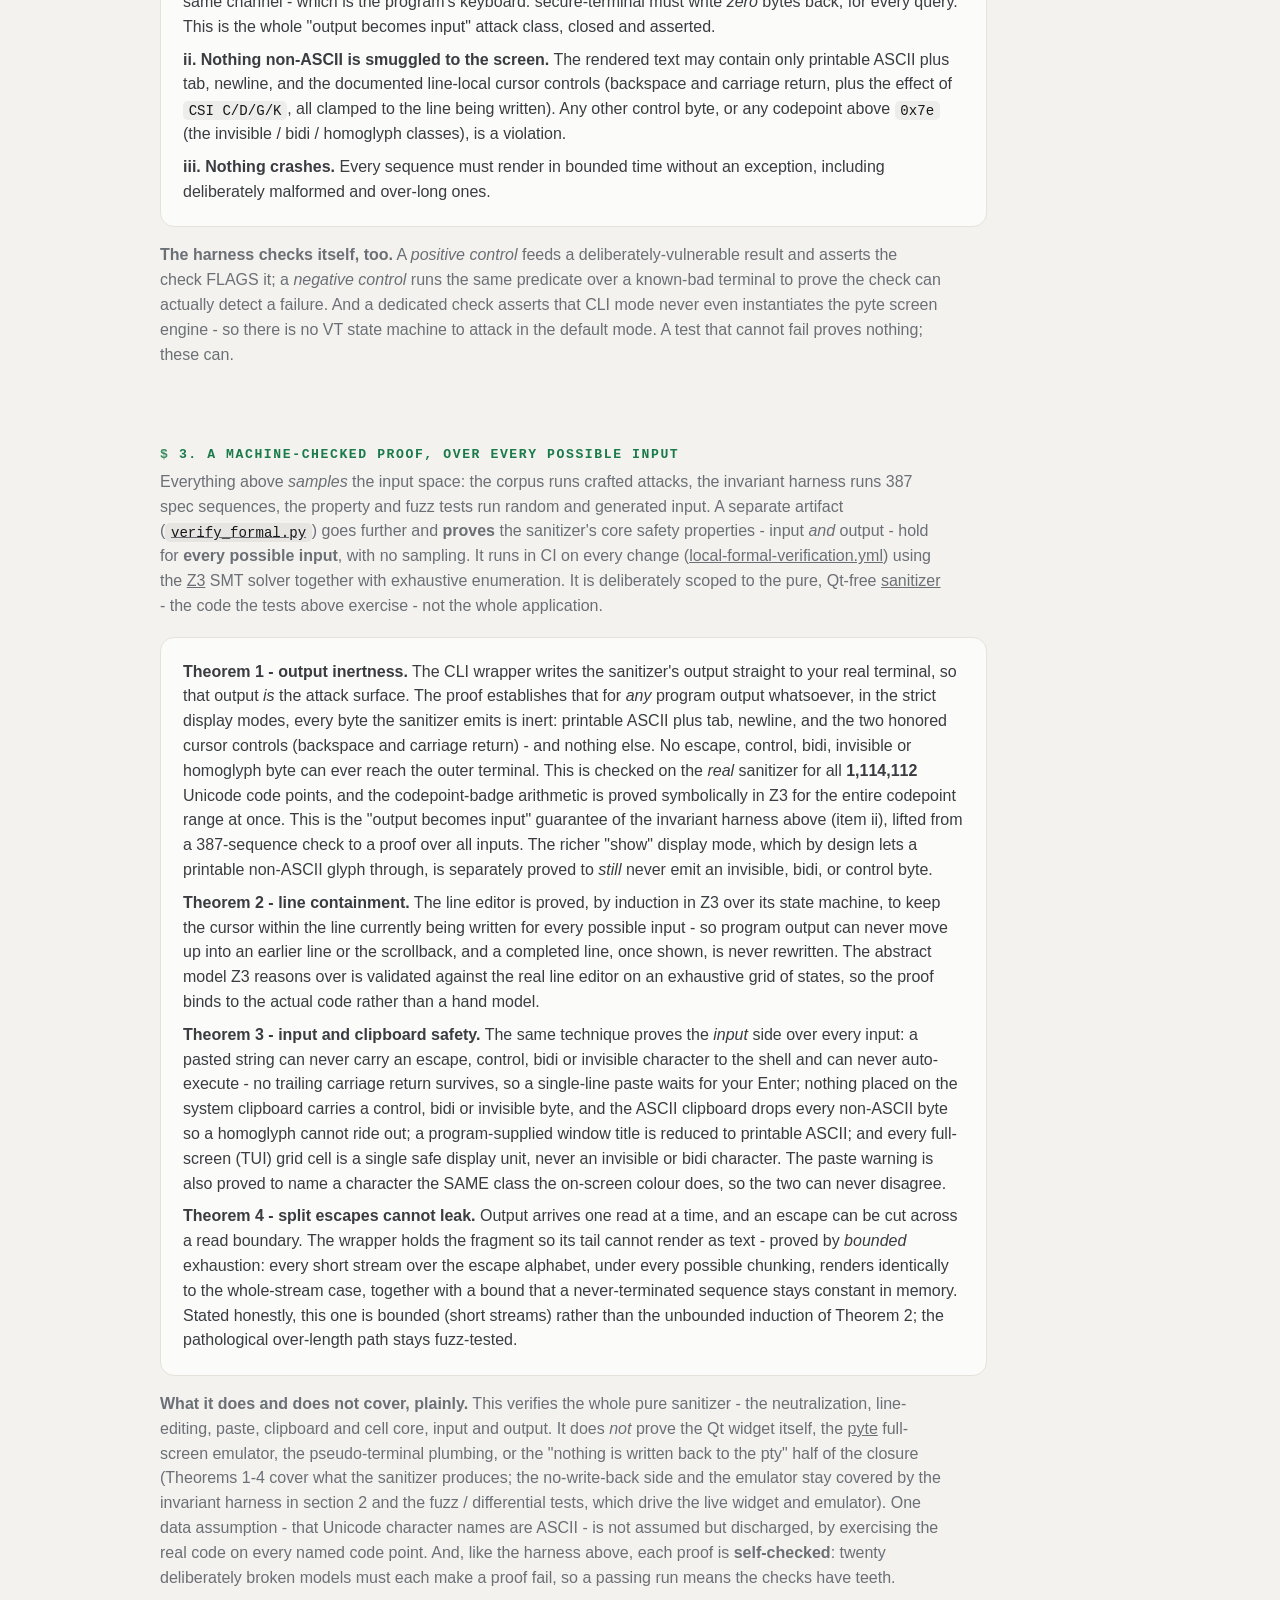
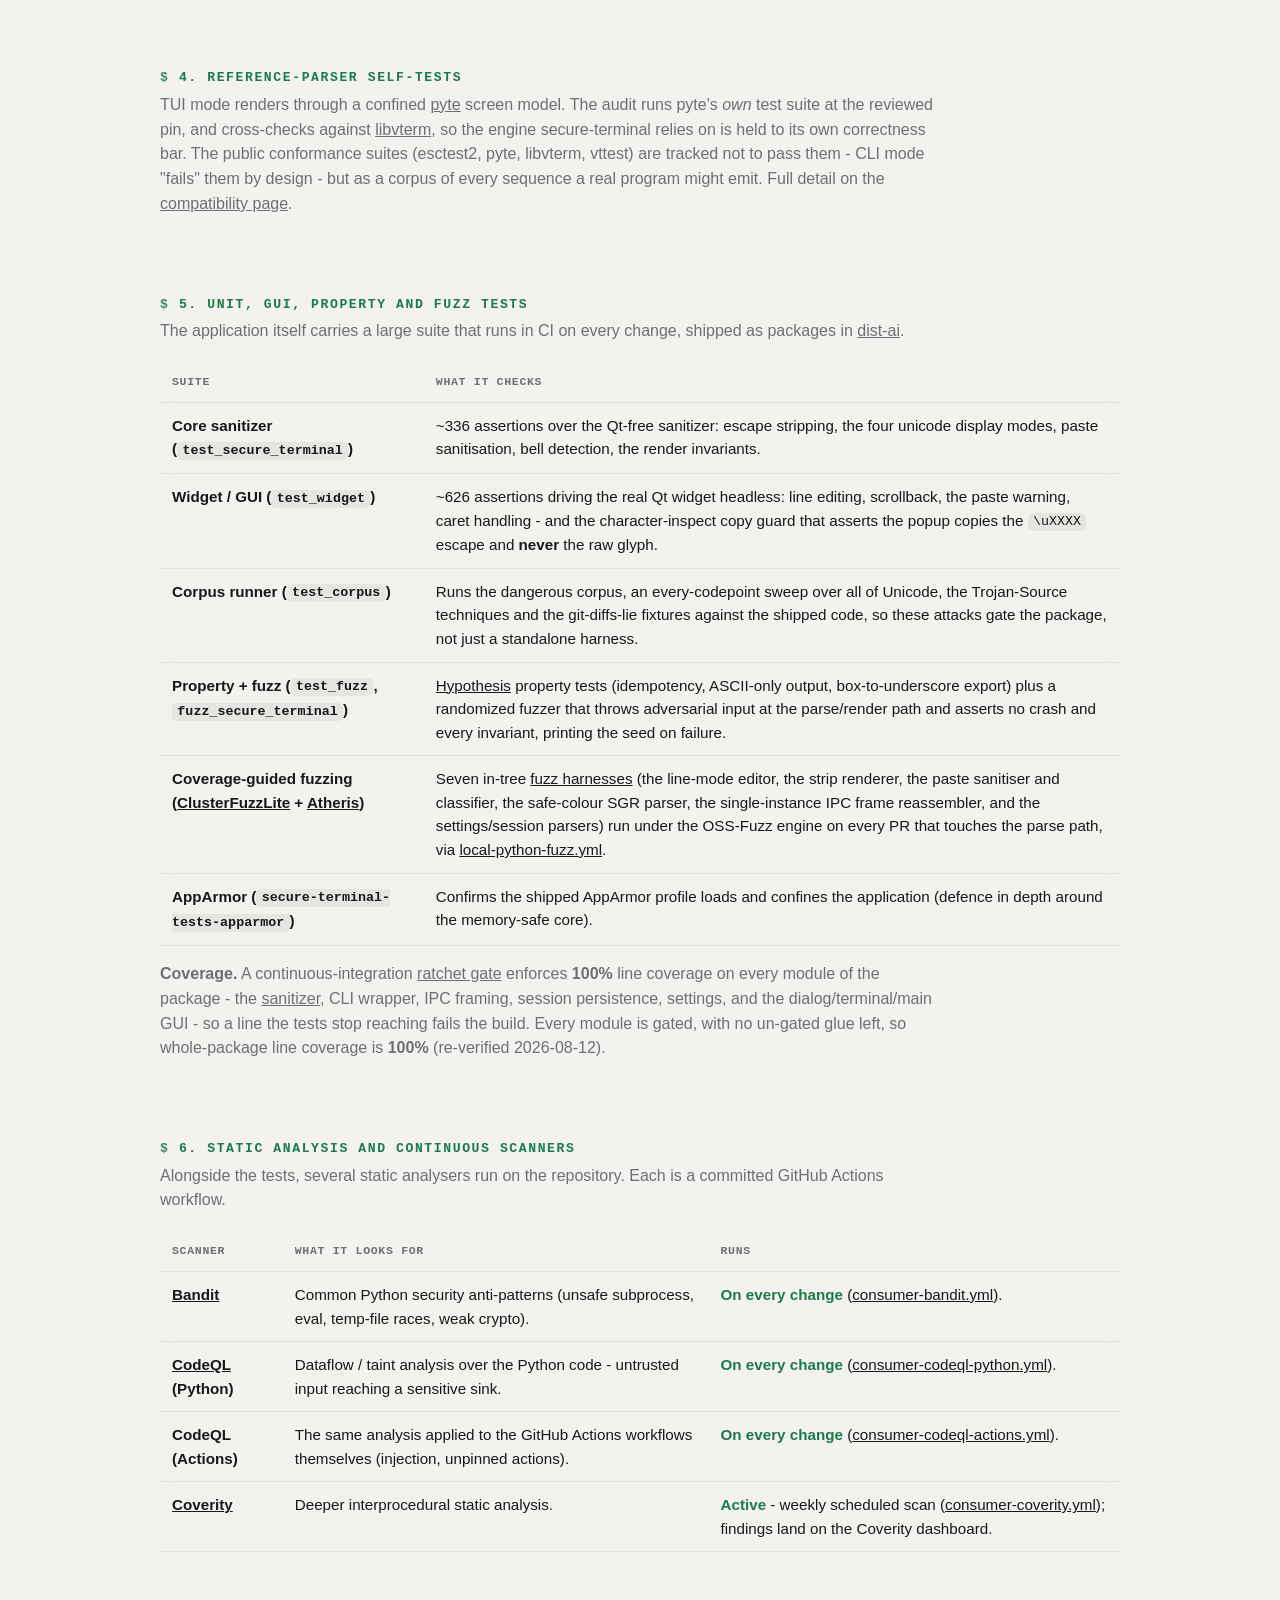
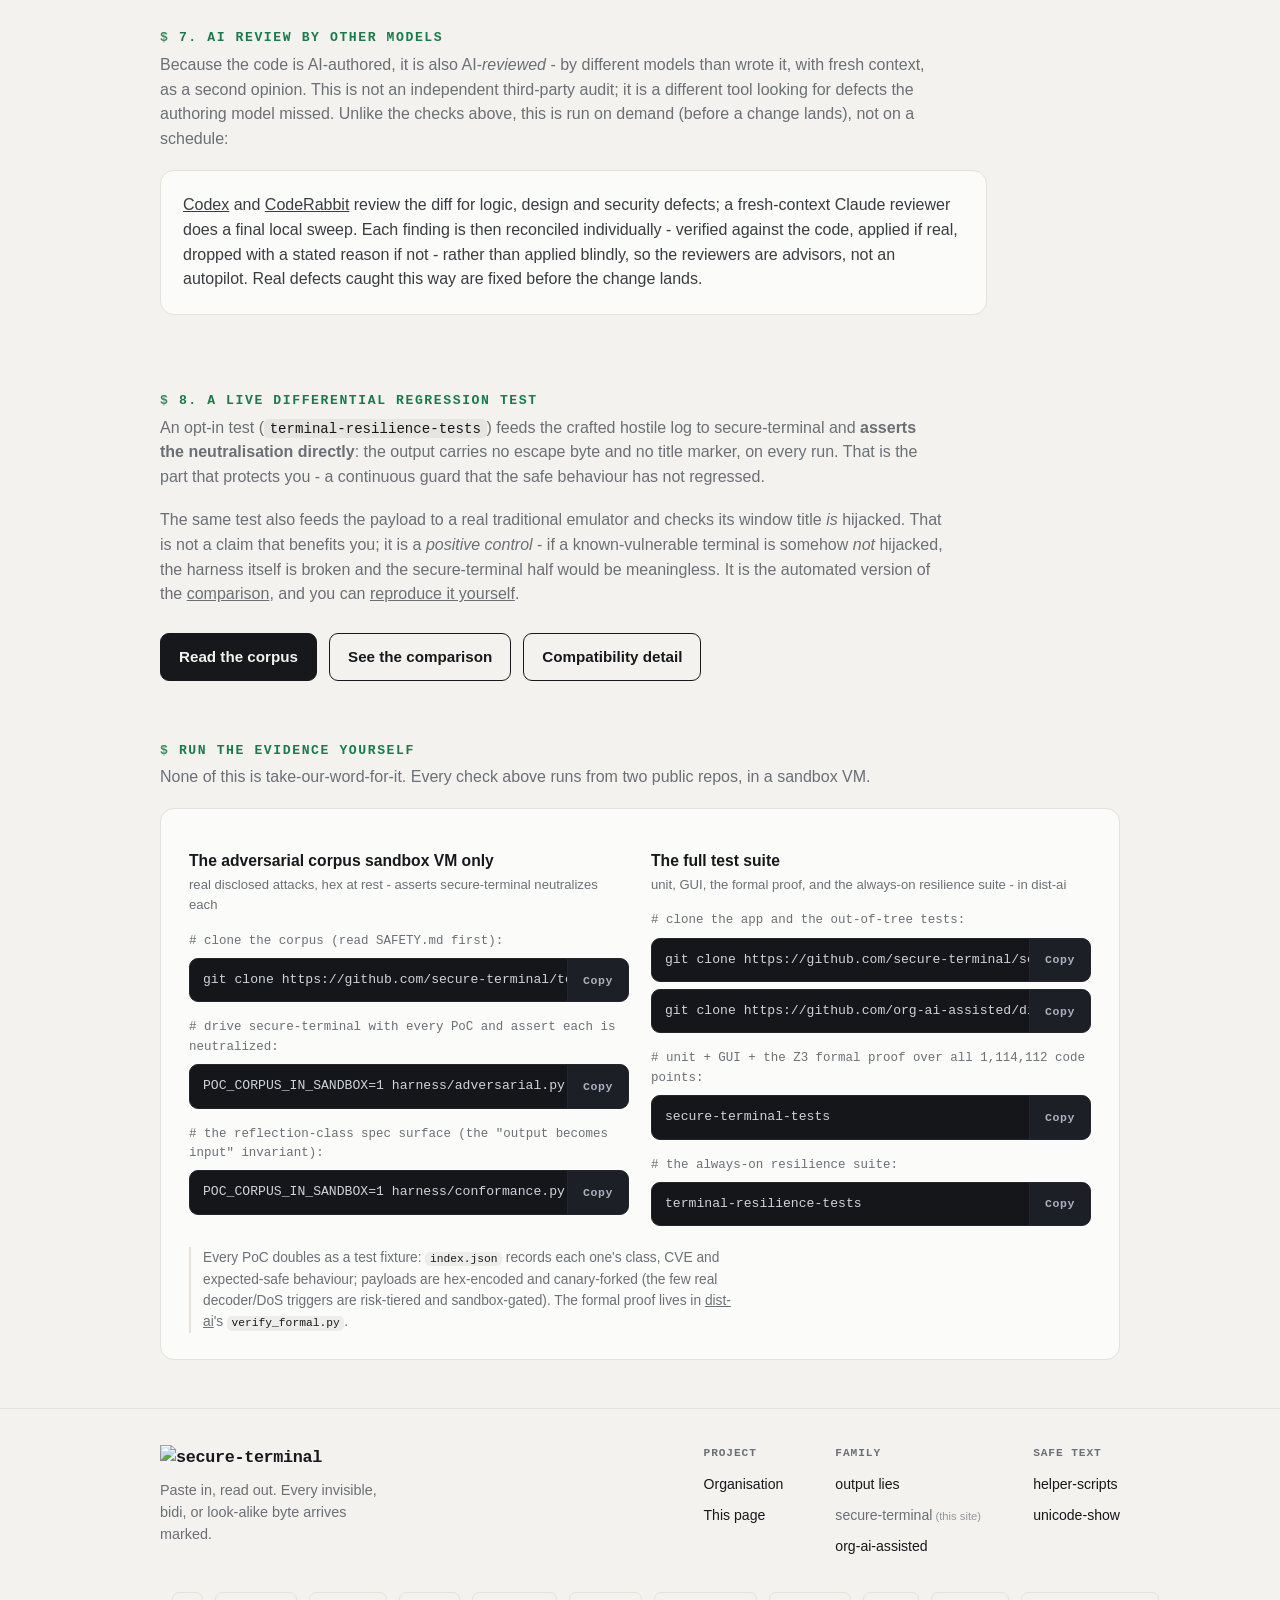
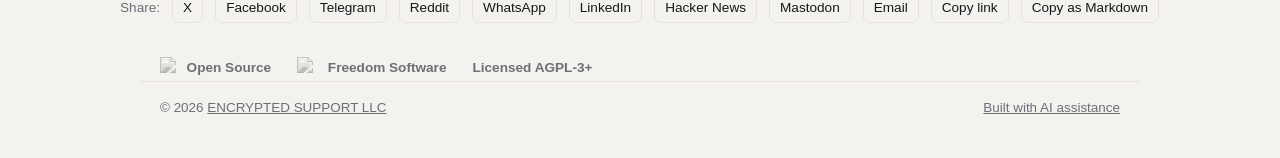
==== commit 7d33be10: "Refine reproduction across pages; add attacks + ai-review - use plain `cat <file>` not `secure-termi" ====
--- a/ai-review/index.html
+++ b/ai-review/index.html
@@ -5,7 +5,7 @@
   Source: https://github.com/secure-terminal/secure-terminal.github.io
 -->
 <meta charset="utf-8">
-<meta http-equiv="Content-Security-Policy" content="default-src 'none'; script-src 'self' 'unsafe-inline'; style-src 'self' 'unsafe-inline'; img-src 'self' data:; base-uri 'none'; form-action 'none'">
+<meta http-equiv="Content-Security-Policy" content="default-src 'none'; script-src 'self'; style-src 'self' 'unsafe-inline'; img-src 'self' data:; base-uri 'none'; form-action 'none'">
 <meta name="viewport" content="width=device-width, initial-scale=1">
 <meta name="ai-disclosure" content="ai-assisted">
 <title>secure-terminal AI Review: the automated checks</title>
@@ -26,30 +26,35 @@
 <meta name="twitter:image" content="https://secure-terminal.github.io/og.png">
 <meta name="theme-color" content="#f3f2ee">
 <link rel="icon" href="/favicon.svg" type="image/svg+xml">
-<link rel="stylesheet" href="/style.css">
+<link rel="stylesheet" href="/style.css?v=4">
 
 <header class="nav">
   <div class="wrap">
-    <a class="brand" href="/"><img class="brandmark" src="/logo-wide.png" width="729" height="70" alt="secure-terminal"></a>
-    <span class="status" title="This site is AI-generated and pending human review">needs human review</span>
+    <a class="brand" href="/"><img class="brandmark" src="/logo-wide.webp" width="729" height="70" alt="secure-terminal"></a>
+    <a class="status" href="/human-review/" title="This site is AI-generated and pending human review">unreviewed</a>
+    <input type="checkbox" class="navtoggle" id="navtoggle" aria-label="Toggle navigation menu">
+    <label class="menubtn" for="navtoggle">Menu</label>
     <nav>
       <a href="/#features">Features</a>
       <a href="/#install">Install</a>
-      <a href="/plugins/">Plugins</a>
-      <a href="/compatibility/">Compatibility</a>
       <a href="/comparison/">Comparison</a>
+      <a href="/screenshots/">Screenshots</a>
+      <a href="/review/">Review Bar</a>
+      <a href="/attacks/">Attacks</a>
       <a href="/ai-review/" class="active">AI Review</a>
       <a href="/human-review/">Human Review</a>
+      <a href="/compatibility/">Compatibility</a>
       <a href="/#faq">FAQ</a>
       <a href="https://github.com/secure-terminal/secure-terminal">GitHub</a>
     </nav>
+    <label class="navscrim" for="navtoggle" aria-hidden="true"></label>
   </div>
 </header>
 
 <main>
 <section class="hero"><div class="wrap">
-  <p class="eyebrow">AI REVIEW: THE AUTOMATED CHECKS</p>
-  <h1>Written by AI.<br>Held to an unusually strict test bar.</h1>
+  <p class="kicker">AI REVIEW: THE AUTOMATED CHECKS</p>
+  <h1>Written by AI. Held to an unusually strict test bar.</h1>
   <p class="lede">secure-terminal is AI-assisted software. Precisely because a machine wrote it, the
     security claims are not asked to rest on trust: they rest on a large, automated, adversarial
     test suite and separate analysis passes that run on every change. This page lists exactly what is
@@ -57,11 +62,25 @@
     can verify in the code.</p>
 </div></section>
 
+<div class="wrap"><nav class="toc" aria-label="On this page">
+  <p class="toch">On this page</p>
+  <ul>
+    <li><a href="#corpus">1. Adversarial corpus</a></li>
+    <li><a href="#invariant">2. Security invariant</a></li>
+    <li><a href="#formal">3. Machine-checked proof</a></li>
+    <li><a href="#reference">4. Reference self-tests</a></li>
+    <li><a href="#unit">5. Unit, GUI, fuzz</a></li>
+    <li><a href="#scanners">6. Static analysis</a></li>
+    <li><a href="#review">7. AI review</a></li>
+    <li><a href="#resilience">8. Differential regression</a></li>
+  </ul>
+</nav></div>
+
 <section class="cat" id="corpus"><div class="wrap">
   <h2 class="catname"><a class="h-anchor" href="#corpus">1. The adversarial corpus: real, disclosed attacks</a></h2>
   <p class="catdesc">The core of the audit is the
     <a href="https://github.com/secure-terminal/terminal-poc-corpus" rel="noopener">terminal-poc-corpus</a>:
-    <b>22</b> proofs-of-concept drawn from actual, publicly-disclosed terminal vulnerabilities -
+    <b>32</b> proofs-of-concept drawn from actual, publicly-disclosed terminal vulnerabilities -
     <a href="https://github.com/secure-terminal/terminal-poc-corpus/tree/master/poc/answerback-injection" rel="noopener">answerback injection</a>,
     <a href="https://github.com/secure-terminal/terminal-poc-corpus/tree/master/poc/decrqss-reflection-2023" rel="noopener">DECRQSS</a> and
     <a href="https://github.com/secure-terminal/terminal-poc-corpus/tree/master/poc/device-status-reflection-rxvt-2021" rel="noopener">device-status reflection</a>,
@@ -120,8 +139,9 @@
       must write <em>zero</em> bytes back, for every query. This is the whole "output becomes
       input" attack class, closed and asserted.</p>
     <p><b>ii. Nothing non-ASCII is smuggled to the screen.</b> The rendered text may contain only
-      printable ASCII plus tab, newline, and the two documented line-local cursor controls
-      (backspace, carriage return). Any other control byte, or any codepoint above <code>0x7e</code>
+      printable ASCII plus tab, newline, and the documented line-local cursor controls
+      (backspace and carriage return, plus the effect of <code>CSI C/D/G/K</code>, all clamped to the
+      line being written). Any other control byte, or any codepoint above <code>0x7e</code>
       (the invisible / bidi / homoglyph classes), is a violation.</p>
     <p><b>iii. Nothing crashes.</b> Every sequence must render in bounded time without an exception,
       including deliberately malformed and over-long ones.</p>
@@ -134,8 +154,70 @@
     mode. A test that cannot fail proves nothing; these can.</p>
 </div></section>
 
+<section class="cat" id="formal"><div class="wrap">
+  <h2 class="catname"><a class="h-anchor" href="#formal">3. A machine-checked proof, over every possible input</a></h2>
+  <p class="catdesc">Everything above <em>samples</em> the input space: the corpus runs crafted attacks,
+    the invariant harness runs 387 spec sequences, the property and fuzz tests run random and
+    generated input. A separate artifact
+    (<a href="https://github.com/org-ai-assisted/dist-ai/blob/master/usr/share/secure-terminal-tests/verify_formal.py" rel="noopener"><code>verify_formal.py</code></a>)
+    goes further and <b>proves</b> the sanitizer's core safety properties - input <em>and</em> output -
+    hold for <b>every possible input</b>, with no sampling. It runs in CI on every change
+    (<a href="https://github.com/secure-terminal/secure-terminal/blob/master/.github/workflows/local-formal-verification.yml" rel="noopener">local-formal-verification.yml</a>)
+    using the <a href="https://github.com/Z3Prover/z3" rel="noopener">Z3</a> SMT solver together with
+    exhaustive enumeration. It is deliberately scoped to the pure, Qt-free
+    <a href="https://github.com/secure-terminal/secure-terminal/blob/master/usr/lib/python3/dist-packages/secure_terminal/sanitize.py" rel="noopener">sanitizer</a>
+    - the code the tests above exercise - not the whole application.</p>
+  <div class="issue">
+    <p><b>Theorem 1 - output inertness.</b> The CLI wrapper writes the sanitizer's output straight to
+      your real terminal, so that output <em>is</em> the attack surface. The proof establishes that for
+      <em>any</em> program output whatsoever, in the strict display modes, every byte the sanitizer
+      emits is inert: printable ASCII plus tab, newline, and the two honored cursor controls
+      (backspace and carriage return) - and nothing else. No escape, control, bidi, invisible or
+      homoglyph byte can ever reach the outer terminal. This is checked on the <em>real</em> sanitizer
+      for all <b>1,114,112</b> Unicode code points, and the codepoint-badge arithmetic is proved
+      symbolically in Z3 for the entire codepoint range at once. This is the "output becomes input"
+      guarantee of the invariant harness above (item ii), lifted from a 387-sequence check to a proof
+      over all inputs. The richer "show" display mode, which by design lets a printable non-ASCII
+      glyph through, is separately proved to <em>still</em> never emit an invisible, bidi, or control
+      byte.</p>
+    <p><b>Theorem 2 - line containment.</b> The line editor is proved, by induction in Z3 over its
+      state machine, to keep the cursor within the line currently being written for every possible
+      input - so program output can never move up into an earlier line or the scrollback, and a
+      completed line, once shown, is never rewritten. The abstract model Z3 reasons over is validated
+      against the real line editor on an exhaustive grid of states, so the proof binds to the actual
+      code rather than a hand model.</p>
+    <p><b>Theorem 3 - input and clipboard safety.</b> The same technique proves the <em>input</em> side
+      over every input: a pasted string can never carry an escape, control, bidi or invisible character
+      to the shell and can never auto-execute - no trailing carriage return survives, so a single-line
+      paste waits for your Enter; nothing placed on the system clipboard carries a control, bidi or
+      invisible byte, and the ASCII clipboard drops every non-ASCII byte so a homoglyph cannot ride out;
+      a program-supplied window title is reduced to printable ASCII; and every full-screen (TUI) grid
+      cell is a single safe display unit, never an invisible or bidi character. The paste warning is
+      also proved to name a character the SAME class the on-screen colour does, so the two can never
+      disagree.</p>
+    <p><b>Theorem 4 - split escapes cannot leak.</b> Output arrives one read at a time, and an escape
+      can be cut across a read boundary. The wrapper holds the fragment so its tail cannot render as
+      text - proved by <em>bounded</em> exhaustion: every short stream over the escape alphabet, under
+      every possible chunking, renders identically to the whole-stream case, together with a bound that
+      a never-terminated sequence stays constant in memory. Stated honestly, this one is bounded (short
+      streams) rather than the unbounded induction of Theorem 2; the pathological over-length path stays
+      fuzz-tested.</p>
+  </div>
+  <p class="catdesc" style="margin-top:12px"><b>What it does and does not cover, plainly.</b> This
+    verifies the whole pure sanitizer - the neutralization, line-editing, paste, clipboard and cell
+    core, input and output. It does <em>not</em> prove the Qt widget itself, the
+    <a href="https://github.com/selectel/pyte" rel="noopener">pyte</a> full-screen emulator, the
+    pseudo-terminal plumbing, or the "nothing is written back to the pty" half of the closure
+    (Theorems 1-4 cover what the sanitizer produces; the no-write-back side and the emulator stay
+    covered by the invariant harness in section 2 and the fuzz / differential tests, which drive the
+    live widget and emulator). One data assumption - that Unicode character names are ASCII - is not
+    assumed but discharged, by exercising the real code on every named code point. And, like the
+    harness above, each proof is <b>self-checked</b>: twenty deliberately broken models must each make
+    a proof fail, so a passing run means the checks have teeth.</p>
+</div></section>
+
 <section class="cat" id="reference"><div class="wrap">
-  <h2 class="catname"><a class="h-anchor" href="#reference">3. Reference-parser self-tests</a></h2>
+  <h2 class="catname"><a class="h-anchor" href="#reference">4. Reference-parser self-tests</a></h2>
   <p class="catdesc">TUI mode renders through a confined
     <a href="https://github.com/selectel/pyte" rel="noopener">pyte</a> screen model. The audit runs
     pyte's <em>own</em> test suite at the reviewed pin, and cross-checks against
@@ -147,7 +229,7 @@
 </div></section>
 
 <section class="cat" id="unit"><div class="wrap">
-  <h2 class="catname"><a class="h-anchor" href="#unit">4. Unit, GUI, property and fuzz tests</a></h2>
+  <h2 class="catname"><a class="h-anchor" href="#unit">5. Unit, GUI, property and fuzz tests</a></h2>
   <p class="catdesc">The application itself carries a large suite that runs in CI on every change,
     shipped as packages in <a href="https://github.com/org-ai-assisted/dist-ai" rel="noopener">dist-ai</a>.</p>
   <div class="cmp-wrap">
@@ -163,16 +245,18 @@
     </tbody>
   </table>
   </div>
-  <p class="catdesc" style="margin-top:12px"><b>Coverage.</b> A continuous-integration ratchet gate
-    enforces <b>100%</b> line coverage on every security-critical module - the
+  <p class="catdesc" style="margin-top:12px"><b>Coverage.</b> A continuous-integration
+    <a href="https://github.com/org-ai-assisted/dist-ai/blob/master/usr/bin/secure-terminal-tests-coverage" rel="noopener">ratchet gate</a>
+    enforces <b>100%</b> line coverage on every module of the package - the
     <a href="https://github.com/secure-terminal/secure-terminal/blob/master/usr/lib/python3/dist-packages/secure_terminal/sanitize.py" rel="noopener">sanitizer</a>,
-    CLI wrapper, command-hook protocol, IPC framing, session persistence, settings, and the
-    dialog/terminal/main GUI - so a line the tests stop reaching fails the build. Whole-package
-    coverage (measured 2026-07-22, including non-gated glue) is 99%.</p>
+    CLI wrapper, IPC framing, session persistence, settings, and the
+    dialog/terminal/main GUI - so a line the tests stop reaching fails the build. Every module is
+    gated, with no un-gated glue left, so whole-package line coverage is <b>100%</b>
+    (re-verified 2026-08-12).</p>
 </div></section>
 
 <section class="cat" id="scanners"><div class="wrap">
-  <h2 class="catname"><a class="h-anchor" href="#scanners">5. Static analysis and continuous scanners</a></h2>
+  <h2 class="catname"><a class="h-anchor" href="#scanners">6. Static analysis and continuous scanners</a></h2>
   <p class="catdesc">Alongside the tests, several static analysers run on the repository. Each is a
     committed GitHub Actions workflow.</p>
   <div class="cmp-wrap">
@@ -189,7 +273,7 @@
 </div></section>
 
 <section class="cat" id="review"><div class="wrap">
-  <h2 class="catname"><a class="h-anchor" href="#review">6. AI review by other models</a></h2>
+  <h2 class="catname"><a class="h-anchor" href="#review">7. AI review by other models</a></h2>
   <p class="catdesc">Because the code is AI-authored, it is also AI-<em>reviewed</em> - by different
     models than wrote it, with fresh context, as a second opinion. This is not an
     independent third-party audit; it is a different tool looking for defects the
@@ -206,7 +290,7 @@
 </div></section>
 
 <section class="cat" id="resilience"><div class="wrap">
-  <h2 class="catname"><a class="h-anchor" href="#resilience">7. A live differential regression test</a></h2>
+  <h2 class="catname"><a class="h-anchor" href="#resilience">8. A live differential regression test</a></h2>
   <p class="catdesc">An opt-in test (<code>terminal-resilience-tests</code>) feeds the crafted hostile
     log to secure-terminal and <b>asserts the neutralisation directly</b>: the output carries no
     escape byte and no title marker, on every run. That is the part that protects you - a
@@ -223,12 +307,46 @@
     <a class="btn ghost" href="/compatibility/">Compatibility detail</a>
   </div>
 </div></section>
+
+<section class="cat" id="reproduce"><div class="wrap">
+  <h2 class="catname"><a class="h-anchor" href="#reproduce">Run the evidence yourself</a></h2>
+  <p class="catdesc">None of this is take-our-word-for-it. Every check above runs from two public repos, in a sandbox VM.</p>
+  <div class="trybox">
+    <div class="trycols">
+      <div>
+        <h4>The adversarial corpus <span class="sbtag">sandbox VM only</span></h4>
+        <p class="sub">real disclosed attacks, hex at rest - asserts secure-terminal neutralizes each</p>
+        <p class="cmdlabel"># clone the corpus (read SAFETY.md first):</p>
+        <div class="copybox"><code class="cmd">git clone https://github.com/secure-terminal/terminal-poc-corpus</code><button class="copybtn" type="button" hidden>Copy</button></div>
+        <p class="cmdlabel"># drive secure-terminal with every PoC and assert each is neutralized:</p>
+        <div class="copybox"><code class="cmd">POC_CORPUS_IN_SANDBOX=1 harness/adversarial.py</code><button class="copybtn" type="button" hidden>Copy</button></div>
+        <p class="cmdlabel"># the reflection-class spec surface (the "output becomes input" invariant):</p>
+        <div class="copybox"><code class="cmd">POC_CORPUS_IN_SANDBOX=1 harness/conformance.py</code><button class="copybtn" type="button" hidden>Copy</button></div>
+      </div>
+      <div>
+        <h4>The full test suite</h4>
+        <p class="sub">unit, GUI, the formal proof, and the always-on resilience suite - in dist-ai</p>
+        <p class="cmdlabel"># clone the app and the out-of-tree tests:</p>
+        <div class="copybox"><code class="cmd">git clone https://github.com/secure-terminal/secure-terminal</code><button class="copybtn" type="button" hidden>Copy</button></div>
+        <div class="copybox"><code class="cmd">git clone https://github.com/org-ai-assisted/dist-ai</code><button class="copybtn" type="button" hidden>Copy</button></div>
+        <p class="cmdlabel"># unit + GUI + the Z3 formal proof over all 1,114,112 code points:</p>
+        <div class="copybox"><code class="cmd">secure-terminal-tests</code><button class="copybtn" type="button" hidden>Copy</button></div>
+        <p class="cmdlabel"># the always-on resilience suite:</p>
+        <div class="copybox"><code class="cmd">terminal-resilience-tests</code><button class="copybtn" type="button" hidden>Copy</button></div>
+      </div>
+    </div>
+    <p class="toolnote">Every PoC doubles as a test fixture: <code>index.json</code> records each one's class, CVE and
+      expected-safe behaviour; payloads are hex-encoded and canary-forked (the few real decoder/DoS triggers are
+      risk-tiered and sandbox-gated). The formal proof lives in
+      <a href="https://github.com/org-ai-assisted/dist-ai">dist-ai</a>'s <code>verify_formal.py</code>.</p>
+  </div>
+</div></section>
 </main>
 <footer>
   <div class="ftop">
     <div class="fbrand">
-      <span class="ftag"><img src="/logo-wide.png" width="729" height="70" alt="secure-terminal" style="height:26px;width:auto"></span>
-      <p>Paste in, read out. Nothing hides.</p>
+      <span class="ftag"><img src="/logo-wide.webp" width="729" height="70" alt="secure-terminal" style="height:26px;width:auto"></span>
+      <p>Paste in, read out. Every invisible, bidi, or look-alike byte arrives marked.</p>
     </div>
     <nav class="fcols">
       <div class="fcol">
@@ -265,53 +383,15 @@
     <button class="sh" data-net="md" type="button">Copy as Markdown</button>
     <span class="sh-msg" aria-live="polite"></span>
   </div>
-  <script>
-    /* Local-only share links. No third-party script or resource is loaded; a
-       target opens only when the user clicks it. */
-    (function () {
-      var u = encodeURIComponent(location.href), t = encodeURIComponent(document.title);
-      var L = {
-        x: 'https://twitter.com/intent/tweet?url=' + u + '&text=' + t,
-        facebook: 'https://www.facebook.com/sharer/sharer.php?u=' + u,
-        telegram: 'https://t.me/share/url?url=' + u + '&text=' + t,
-        reddit: 'https://www.reddit.com/submit?url=' + u + '&title=' + t,
-        whatsapp: 'https://api.whatsapp.com/send?text=' + t + '%20' + u,
-        linkedin: 'https://www.linkedin.com/sharing/share-offsite/?url=' + u,
-        hn: 'https://news.ycombinator.com/submitlink?u=' + u + '&t=' + t,
-        email: 'mailto:?subject=' + t + '&body=' + u
-      };
-      document.querySelectorAll('.fshare a.sh').forEach(function (a) {
-        var n = a.getAttribute('data-net');
-        if (L[n]) { a.href = L[n]; if (n !== 'email') { a.target = '_blank'; } }
-      });
-      var m = document.querySelector('.fshare [data-net=mastodon]');
-      if (m) m.addEventListener('click', function (e) {
-        e.preventDefault();
-        var i = prompt('Your Mastodon instance (e.g. mastodon.social):');
-        if (i) { i = i.replace(/^https?:\/\//i, '').replace(/\/.*$/, '').trim();
-          if (/^[a-z0-9.-]+$/i.test(i)) { window.open('https://' + i + '/share?text=' + t + '%20' + u, '_blank', 'noopener'); } else { alert('That does not look like a Mastodon instance host name.'); } }
-      });
-      var msg = document.querySelector('.fshare .sh-msg');
-      function flash(x) { if (msg) { msg.textContent = x; setTimeout(function () { msg.textContent = ''; }, 2000); } }
-      var c = document.querySelector('.fshare [data-net=copy]');
-      if (c) c.addEventListener('click', function () {
-        if (navigator.clipboard) navigator.clipboard.writeText(location.href).then(function () { flash('link copied'); });
-      });
-      var md = document.querySelector('.fshare [data-net=md]');
-      if (md) md.addEventListener('click', function () {
-        var text = '[' + document.title + '](' + location.href + ')';
-        if (navigator.clipboard) navigator.clipboard.writeText(text).then(function () { flash('markdown copied'); });
-      });
-    })();
-  </script>
+  <script src="/share.js"></script>
+  <script src="/copy.js"></script>
   <div class="ffree">
-    <a class="freebadge" href="https://opensource.org/" rel="noopener" title="Open Source Initiative"><img src="/osi-logo.png" width="27" height="32" alt="Open Source Initiative"><span>Open Source</span></a>
-    <a class="freebadge" href="https://www.gnu.org/" rel="noopener" title="GNU / Free Software"><img src="/gnu-logo.png" width="33" height="32" alt="GNU"><span>Freedom Software</span></a>
+    <a class="freebadge" href="https://opensource.org/" rel="noopener" title="Open Source Initiative"><img src="/osi-logo.webp" width="27" height="32" alt="Open Source Initiative"><span>Open Source</span></a>
+    <a class="freebadge" href="https://www.gnu.org/" rel="noopener" title="GNU / Free Software"><img src="/gnu-logo.webp" width="33" height="32" alt="GNU"><span>Freedom Software</span></a>
     <a class="freebadge" href="https://github.com/secure-terminal/secure-terminal.github.io/blob/master/LICENSE" rel="license">Licensed AGPL-3+</a>
   </div>
   <div class="fbot">
     <span class="fcopy">&copy; 2026 <a href="https://www.encrypted-support.com">ENCRYPTED SUPPORT LLC</a></span>
-    <span class="fcopy">Operated by <a href="https://github.com/adrelanos">@adrelanos</a></span>
     <span class="fcopy sp"><a href="https://org-ai-assisted.github.io">Built with AI assistance</a></span>
   </div>
 </footer>
--- a/style.css
+++ b/style.css
@@ -1,6 +1,6 @@
   :root{
     --bg:#f3f2ee; --card:#fbfbf9; --ink:#17181b; --muted:#6b6f76; --line:#e4e2da;
-    --accent:#1a7a49; --danger:#d83933;
+    --accent:#1a7a49; --danger:#c62828; --safe:#1a7a49;
     --tbg:#14161b; --tfg:#cfd3da;
     --mono:ui-monospace,"SF Mono","Cascadia Code",Menlo,Consolas,monospace;
     --sans:-apple-system,BlinkMacSystemFont,"Segoe UI",Roboto,Helvetica,Arial,sans-serif;
@@ -9,30 +9,73 @@
   html{scroll-behavior:smooth;scroll-padding-top:70px}
   body{margin:0;background:var(--bg);color:var(--ink);font-family:var(--sans);line-height:1.55;-webkit-font-smoothing:antialiased}
   a{color:inherit}
+  :focus-visible{outline:2px solid var(--accent);outline-offset:2px;border-radius:3px}
+  /* SIGNATURE: shell-prompt eyebrow -- the section labels read as terminal prompts */
+  .kicker::before,.catname::before{content:"$ ";color:var(--accent);opacity:.85}
   code{font-family:var(--mono);font-size:.88em;color:var(--ink);background:rgba(23,24,27,.06);padding:.11em .4em;border-radius:5px;unicode-bidi:isolate}
   .wrap{max-width:1000px;margin:0 auto;padding:0 20px}
 
   header.nav{position:sticky;top:0;z-index:10;background:rgba(243,242,238,.93);backdrop-filter:blur(8px);border-bottom:1px solid var(--line)}
-  .nav > .wrap{display:flex;align-items:center;gap:14px;min-height:56px;flex-wrap:wrap;padding-top:8px;padding-bottom:8px}
-  .brand{font-family:var(--mono);font-weight:700;letter-spacing:-.02em;text-decoration:none;display:inline-flex;align-items:center;gap:9px;white-space:nowrap;font-size:1.02rem}
+  .nav > .wrap{display:flex;align-items:center;gap:12px;min-height:56px;position:relative}
+  .brand{font-family:var(--mono);font-weight:700;letter-spacing:-.02em;text-decoration:none;display:inline-flex;align-items:center;gap:9px;white-space:nowrap;font-size:1.02rem;flex:0 0 auto}
   .brand .logo{width:1.4em;height:1.4em;flex:0 0 auto}
-  .brand .brandmark{height:30px;width:auto;display:block}
+  .brand .brandmark{height:30px;width:auto;max-width:100%;display:block}
+  /* narrow phones: the wordmark at 30px is ~324px wide and would overflow a
+     320-375px viewport, so shrink it there (the sibling sites do the same) */
+  /* the wordmark is very wide (~10.8:1); on a phone it must be small enough to
+     fit undistorted beside the status pill + toggle, so scale it down here. */
+  @media(max-width:640px){ .brand .brandmark{height:16px} }
+  /* only on the very narrowest screens is there no room for the pill too
+     (higher specificity than the base .nav .status so source order is moot) */
+  @media(max-width:340px){ .nav > .wrap > .status{display:none} }
   .brand b{color:var(--accent)}
   .brand .tm{font-size:.72em;color:var(--muted);margin-left:.14em;font-weight:600;align-self:flex-start;line-height:1}
-  .nav .status{margin-left:12px;font-family:var(--mono);font-size:.66rem;letter-spacing:.08em;text-transform:uppercase;color:#fff;background:var(--danger);border-radius:5px;padding:3px 8px;white-space:nowrap}
-  .nav nav{margin-left:auto;display:flex;gap:16px;flex-wrap:wrap}
-  .nav nav a{font-size:.9rem;color:var(--muted);text-decoration:none}
+  /* Auto margin after the badge keeps brand+badge clustered left; when the
+     9-item nav wraps to its own row it sits LEFT-aligned under them, not shoved
+     to the right edge (the odd empty indent it had). */
+  .nav .status{margin-left:12px;display:inline-block;font-family:var(--mono);font-size:.66rem;letter-spacing:.08em;text-transform:uppercase;color:#fff;background:#c21a74;border-radius:5px;padding:3px 8px;white-space:nowrap;text-decoration:none;cursor:pointer;transition:filter .15s,box-shadow .15s}
+  .nav a.status:hover{filter:brightness(1.12);box-shadow:0 1px 5px rgba(0,0,0,.28);text-decoration:none}
+  .nav a.status:focus-visible{outline:2px solid #fff;outline-offset:2px}
+  .nav .navtoggle{position:absolute;opacity:0;width:0;height:0;pointer-events:none}
+  .nav .menubtn{margin-left:auto;display:inline-block;cursor:pointer;user-select:none;font-size:0;
+    color:var(--ink);border:1px solid var(--line);border-radius:8px;padding:9px 10px}
+  .nav .menubtn::before{content:"";display:inline-block;width:15px;height:11px;
+    background:linear-gradient(currentColor 0 2px,transparent 2px 4.5px,currentColor 4.5px 6.5px,transparent 6.5px 9px,currentColor 9px 11px)}
+  .nav .navtoggle:focus-visible + .menubtn{outline:2px solid var(--accent);outline-offset:2px}
+  .nav nav a{font-size:.9rem;color:var(--muted);text-decoration:none;white-space:nowrap}
   .nav nav a:hover{color:var(--ink)}
+  /* mark an off-site nav link (GitHub) with a small external-link arrow (decorative; the
+     link text is the accessible name) */
+  .nav nav a[href^="http"]::after{content:"\2197";font-size:.82em;opacity:.6;margin-left:1px;vertical-align:.05em}
+  .nav nav a[href^="http"]:hover::after{opacity:.95}
+  .nav nav a.active{color:var(--ink);font-weight:650}
+  .nav nav{display:none}
+  .nav .navtoggle:checked ~ nav{position:absolute;left:0;right:0;top:100%;display:flex;flex-direction:column;
+    align-items:stretch;gap:0;background:var(--bg);z-index:2;border-bottom:1px solid var(--line);
+    padding:2px 20px 10px;box-shadow:0 12px 26px rgba(0,0,0,.10)}
+  .nav .navtoggle:checked ~ nav a{padding:11px 2px;border-top:1px solid var(--line);font-size:1rem;white-space:normal;color:var(--ink)}
+  .nav .navscrim{display:none}
+  .nav .navtoggle:checked ~ .navscrim{display:block;position:fixed;inset:0;z-index:1}
+  @media(min-width:1000px){
+    .nav .menubtn{display:none}
+    /* the 10-item nav is wider than the 1000px content column, so it wraps to a
+       second row. Give both rows real vertical breathing room (row-gap + padding)
+       so the header reads as an airy two-tier bar, not a cramped stack. */
+    .nav > .wrap{flex-wrap:wrap;row-gap:12px;padding-top:11px;padding-bottom:11px}
+    .nav nav{display:flex;gap:16px;align-items:center;position:static;margin-left:auto}
+  }
 
   .notice{background:#eef7f1;border-bottom:1px solid #cfe6da;color:#274b39}
   .notice .wrap{padding:11px 20px;font-size:.92rem}
   .notice b{color:var(--accent)}
 
-  .hero{padding:56px 0 30px}
+  .hero{padding:clamp(28px,7vw,48px) 0 clamp(22px,5vw,40px)}
   .kicker{font-family:var(--mono);font-size:.8rem;letter-spacing:.14em;text-transform:uppercase;color:var(--accent);margin:0 0 14px}
-  .hero h1{font-size:clamp(2rem,6vw,3.6rem);line-height:1.05;letter-spacing:-.03em;margin:0 0 18px;font-weight:800}
+  .hero h1{font-size:clamp(2rem,6vw,3.6rem);line-height:1.05;letter-spacing:-.03em;margin:0 0 18px;font-weight:800;text-wrap:balance}
   .hero h1 .u{text-decoration:underline;text-decoration-color:var(--accent);text-underline-offset:6px}
-  .hero p.sub{font-size:clamp(1.05rem,2.4vw,1.3rem);color:#2c2e33;max-width:60ch;margin:0}
+  .hero p.sub,.hero p.lede{font-size:clamp(1.05rem,2.4vw,1.3rem);color:#2c2e33;margin:0}
+  .hero p.sub{max-width:60ch}
+  .hero p.lede{max-width:72ch}
   .cta{display:flex;gap:12px;flex-wrap:wrap;margin-top:26px}
   .btn{display:inline-block;padding:11px 18px;border-radius:9px;font-weight:650;text-decoration:none;font-size:.95rem;border:1px solid var(--ink)}
   .btn.primary{background:var(--ink);color:var(--bg)}
@@ -40,16 +83,25 @@
 
   .whatis{background:var(--card);border-top:1px solid var(--line);border-bottom:1px solid var(--line)}
   .whatis .wrap{padding:22px 20px}
-  .whatis p{margin:0;max-width:74ch;color:#33353a;font-size:1.02rem}
+  .whatis p{margin:0;max-width:72ch;color:#33353a;font-size:1.02rem}
   .whatis b{color:var(--accent)}
 
-  section.cat{padding:48px 0 8px}
+  section.cat{padding:clamp(26px,6vw,52px) 0 8px}
   .catname{font-size:.82rem;font-family:var(--mono);letter-spacing:.12em;text-transform:uppercase;color:var(--accent);margin:0 0 4px}
-  .catdesc{margin:0 0 18px;color:var(--muted);max-width:66ch}
+  .catdesc{margin:0 0 18px;color:var(--muted);max-width:88ch}
+  /* comparison intro: compact so the switcher + matrix are the focus near the top.
+     .lede here is outside .hero, so it needs its own reading-measure + spacing. */
+  #compare{padding-top:26px}
+  #compare .catname{margin:0 0 8px}
+  #compare .lede{max-width:72ch;margin:0 0 12px;color:#2c2e33;font-size:1.05rem;line-height:1.5}
   .issue{background:var(--card);border:1px solid var(--line);border-radius:14px;padding:22px;margin:16px 0}
   .issue h3{margin:0 0 8px;font-size:1.2rem;letter-spacing:-.01em}
-  .issue p{margin:0 0 8px;color:#3a3c41;max-width:74ch}
+  .issue p{margin:0 0 8px;color:#3a3c41;max-width:88ch}
   .issue p:last-child{margin-bottom:0}
+  /* A prose issue card hugs the reading measure (like .cmp-wrap) so its border
+     does not trail empty space to the right of the text. Cards holding a wide
+     table or terminal block stay full-width. Grid (.fg) columns still win. */
+  .issue:not(:has(table, .term, .pre)){max-width:calc(88ch + 44px)}
   .modenote{margin-top:10px;padding-top:10px;border-top:1px solid var(--line);color:var(--muted);font-size:.9rem}
   .modenote b{color:var(--ink)}
   .no{color:var(--danger);font-weight:700}
@@ -61,17 +113,17 @@
   .tbl tr:last-child td{border-bottom:0}
   .term{background:var(--tbg);color:var(--tfg);font:.92rem/1.7 var(--mono);padding:16px;border-radius:11px;border:1px solid #23262e;overflow-x:auto;white-space:pre;unicode-bidi:isolate}
   .term .g{color:#9ece6a}.term .r{color:#f7768e}.term .d{color:#7d8593}.term .y{color:#e0af68}
-  .fg{display:grid;grid-template-columns:1fr 1fr;gap:14px;margin:16px 0}
+  .fg{display:grid;grid-template-columns:1fr 1fr;gap:14px;margin:16px 0;align-items:start}
   .fg .issue{margin:0}
   @media(max-width:640px){ .fg{grid-template-columns:1fr} }
   .risk{border-left:4px solid #e5a50a;background:#fbf6ec}
   .flag{color:#b9770a;font-weight:700}
   .pre{background:var(--tbg);color:var(--tfg);font:.9rem/1.65 var(--mono);padding:16px;border-radius:11px;border:1px solid #23262e;overflow-x:auto;white-space:pre;unicode-bidi:isolate}
-  /* Cap the table to the same reading measure as the prose above it (.issue p
-     is max-width:74ch) so the intro text and the table share one column edge
-     rather than the table running wider. min-width on .cmp keeps it scrollable
-     on narrow screens. */
-  .cmp-wrap{overflow-x:auto;margin:16px 0;max-width:74ch;
+  /* Data tables fill their column (like the comparison matrix): a 3-4 column verdict /
+     coverage / fingerprint table reads far better with room than clamped to the 72ch prose
+     measure, which forces heavy wrapping. Prose stays capped elsewhere; tables get the width.
+     overflow-x:auto + min-width on .cmp keeps them scrollable on narrow screens. */
+  .cmp-wrap{overflow-x:auto;margin:16px 0;max-width:none;
     /* self-hiding scroll shadows: a soft shadow appears on whichever edge still
        has table to scroll to, so the hidden third column (secure-terminal) is
        discoverable on narrow screens. Pure CSS, no script. */
@@ -106,12 +158,55 @@
   .pd-status{color:var(--muted);font-size:.85rem}
   .pd-out{margin:14px 0 0;background:#14161b;color:#e9e9e9;border-radius:11px;padding:15px 16px;overflow-x:auto;white-space:pre-wrap;font-family:var(--mono);font-size:.9rem;line-height:1.7}
   .shot{margin:0;border:1px solid var(--line);border-radius:11px;overflow:hidden;background:var(--card);display:flex;flex-direction:column}
-  .shot a{display:block;line-height:0}
+  /* direct child only: this kills the inline-image descender gap on the figure's
+     own image link. A descendant selector would also hit links inside the
+     figcaption, turning them into zero-height blocks that break the sentence and
+     overlap the neighbouring lines. */
+  .shot > a{display:block;line-height:0}
   .shot img{display:block;width:100%;height:auto;background:#000}
   /* name-on-top caption: identifies the terminal above its screenshot */
   .shot figcaption.shotname{padding:10px 12px;font-size:.9rem;color:var(--muted);border-bottom:1px solid var(--line);order:-1}
   .shot figcaption.shotname b{color:var(--ink)}
   .shot figcaption{padding:10px 12px;font-size:.9rem;color:var(--muted)}
+
+  /* Homepage hero before/after slider. Two identical-size screenshots of the SAME
+     hostile file: a traditional terminal (base image, shown to the right of the
+     divider) under secure-terminal Show mode (overlay, shown to the left). No-JS
+     baseline: the overlay is a resize:horizontal box with a red divider -- drag its
+     corner to wipe. Progressive enhancement (.js) adds a centred grip plus pointer,
+     touch and keyboard control; with JS off the resize corner still works. */
+  .herocmp{max-width:760px;margin:30px auto 0}
+  /* pan-y pinch-zoom: the browser keeps vertical scroll AND native two-finger pinch-zoom;
+     single-finger horizontal is routed to the slider JS. */
+  .herocmp-stage{position:relative;width:100%;line-height:0;background:#fff;overflow:hidden;touch-action:pan-y pinch-zoom}
+  .herocmp-stage img{display:block;width:100%;height:auto;max-width:100%;background:#fff;-webkit-user-drag:none;user-select:none}
+  .herocmp-top{position:absolute;top:0;left:0;bottom:0;width:52%;min-width:0;max-width:100%;
+    overflow:hidden;resize:horizontal;border-right:3px solid #e5484d;box-sizing:border-box}
+  /* inner image pinned to the full stage size so it never squishes as the box narrows;
+     max-width:none defeats the global img{max-width:100%}. */
+  .herocmp-top img{position:absolute;top:0;left:0;height:100%;width:auto;max-width:none}
+  /* Click-to-open: a transparent <a> over each side opens that screenshot full size in a
+     new tab (native anchor, so middle / Ctrl / right-click + keyboard keep "open in new
+     tab"). The base link covers the whole stage -- its uncovered right half opens the
+     traditional shot; the overlay link covers the clipped secure side. JS distinguishes a
+     drag (slide) from a click (open); no-JS, the click just opens and the resize corner slides. */
+  .herocmp-link{position:absolute;top:0;left:0;right:0;bottom:0;display:block;cursor:zoom-in;-webkit-user-drag:none}
+  /* no-JS only: keep the overlay's bottom-right resize corner reachable for the CSS slider */
+  .herocmp:not(.js) .herocmp-link-top{bottom:18px}
+  /* No-JS: the resize corner is the divider control; the grip button stays hidden. */
+  .herocmp-handle{display:none}
+  .herocmp.js .herocmp-top{resize:none}
+  .herocmp.js .herocmp-handle{display:block;position:absolute;top:0;bottom:0;left:52%;width:40px;
+    margin-left:-20px;padding:0;border:0;background:none;cursor:ew-resize;touch-action:none;z-index:3}
+  .herocmp-grip{position:absolute;top:50%;left:50%;transform:translate(-50%,-50%);width:34px;height:34px;
+    border-radius:50%;background-color:#e5484d;border:2px solid #fff;box-shadow:0 1px 5px rgba(0,0,0,.4);
+    background-image:url("data:image/svg+xml,%3Csvg xmlns='http://www.w3.org/2000/svg' viewBox='0 0 24 24' fill='none' stroke='white' stroke-width='2.4' stroke-linecap='round' stroke-linejoin='round'%3E%3Cpath d='M10.5 7l-4 5 4 5M13.5 7l4 5-4 5'/%3E%3C/svg%3E");
+    background-repeat:no-repeat;background-position:center;background-size:20px 20px}
+  .herocmp-handle:focus-visible{outline:none}
+  .herocmp-handle:focus-visible .herocmp-grip{outline:3px solid var(--accent);outline-offset:2px}
+  .herocmp-hint{display:block;margin-top:6px;font-family:var(--mono);font-size:.78rem;color:var(--muted)}
+  .herocmp.js .herocmp-hint::after{content:" Or use the arrow keys."}
+
   .pre .c{color:#7d8593}
 
   footer{border-top:1px solid var(--line);color:var(--muted);font-size:.9rem;margin-top:40px}
@@ -141,10 +236,10 @@
 
 /* freedom-software footer badges (OSI + GNU), open source / AGPL */
 footer .ffree{display:flex;align-items:center;gap:12px 26px;flex-wrap:wrap;max-width:1000px;margin:0 auto;padding:14px 20px 2px}
-.freebadge{display:inline-flex;align-items:center;gap:9px;color:var(--muted);text-decoration:none;font-size:.85rem}
-.freebadge img{height:32px;width:auto;opacity:.8}
+.freebadge{display:inline-flex;align-items:center;gap:8px;color:var(--muted);text-decoration:none;font-size:.85rem;font-weight:600}
+.freebadge img{height:22px;width:auto;filter:grayscale(1);opacity:.55;transition:filter .12s,opacity .12s}
 .freebadge:hover{color:var(--ink)}
-.freebadge:hover img{opacity:1}
+.freebadge:hover img{filter:grayscale(0);opacity:1}
 @media(max-width:640px){
   footer .ffree{flex-direction:column;align-items:flex-start;gap:11px;padding-bottom:10px}
 }
@@ -154,6 +249,20 @@
 .catname a.h-anchor:hover,.issue h3 a.h-anchor:hover{color:var(--accent)}
 .catname a.h-anchor::after,.issue h3 a.h-anchor::after{content:"#";margin-left:.3em;color:var(--muted);font-weight:400;opacity:0;transition:opacity .12s}
 .catname:hover a.h-anchor::after,.issue h3:hover a.h-anchor::after,a.h-anchor:focus::after{opacity:.5}
+
+/* inline "on this page" table of contents (matches output-lies) */
+.toc{margin:20px 0 6px;border:1px solid var(--line);border-radius:12px;
+  background:var(--card);padding:13px 16px}
+.toc .toch{margin:0 0 9px;font:600 .66rem/1 var(--mono);letter-spacing:.12em;
+  text-transform:uppercase;color:var(--muted)}
+.toc ul{list-style:none;margin:0;padding:0;display:flex;flex-wrap:wrap;gap:8px 22px}
+.toc li{margin:0}
+.toc a{font-family:var(--mono);font-size:.82rem;color:var(--ink);text-decoration:none;
+  display:inline-flex;align-items:center;gap:7px}
+.toc a::before{content:"";width:5px;height:5px;border-radius:50%;background:var(--accent);
+  display:inline-block;flex:0 0 auto;opacity:.55}
+.toc a:hover{color:var(--accent)}
+.toc a:hover::before{opacity:1}
 
 /* install accordion boxes (native <details>, no JS; inline SVG icons) */
 .inst{border:1px solid var(--line);border-radius:12px;background:var(--card);margin:10px 0;overflow:hidden}
@@ -168,18 +277,101 @@
 .inst .ibadge.ok{background:rgba(31,138,84,.13);color:#166f40}
 .inst .ibadge.soon{background:rgba(107,111,118,.15);color:#595d63}
 .inst .ibody{padding:2px 16px 16px}
-.inst .ibody > p{margin:0 0 10px;color:#3a3c41;max-width:74ch}
+.inst .ibody > p{margin:0 0 10px;color:#3a3c41;max-width:72ch}
 .inst .ibody > p:last-child{margin-bottom:0}
+/* Evidence tables live in a full-width .inst card, not the 72ch reading column. The
+   default .cmp-wrap max-width:72ch (sized for the matrix's 72ch ibody) would cap the
+   table narrower than the card and leave dead space to its right, so let it fill the
+   card. min-width on .cmp still makes it scroll on narrow/mobile viewports. */
+.inst .ibody .cmp-wrap{max-width:none}
+/* terminal-logo attribution list (footer icon-credits collapsible) */
+.credits{margin:6px 0 12px;padding-left:20px;color:#3a3c41;font-size:.9rem;line-height:1.7;max-width:72ch}
+.credits li{margin:2px 0}
+.credits b{color:var(--ink)}
+
+/* clearer expand affordance for the evidence / reproduce boxes: a rotating
+   chevron on the left and a Show/Hide pill on the right (item: obvious expand). */
+.inst .ichevron{width:0;height:0;flex:0 0 auto;border-left:7px solid var(--muted);
+  border-top:5px solid transparent;border-bottom:5px solid transparent;transition:transform .15s}
+.inst[open] .ichevron{transform:rotate(90deg);border-left-color:var(--accent)}
+.inst > summary:hover .ichevron{border-left-color:var(--accent)}
+.inst .ihint{margin-left:auto;font-family:var(--mono);font-size:.66rem;letter-spacing:.06em;
+  text-transform:uppercase;padding:3px 10px;border-radius:999px;border:1px solid var(--line);
+  color:var(--muted);white-space:nowrap;transition:color .12s,border-color .12s}
+.inst > summary:hover .ihint{border-color:var(--accent);color:var(--accent)}
+.inst .ihint .ihint-hide{display:none}
+.inst[open] .ihint .ihint-show{display:none}
+.inst[open] .ihint .ihint-hide{display:inline}
+/* the chevron + pill replace the +/- marker on boxes that carry them */
+.inst > summary:has(.ihint)::after{display:none}
+
+/* clickable per-row anchor in the matrix (jump-to + :target highlight) */
+.matrix th[scope=row] a.rowlink{color:inherit;text-decoration:none}
+.matrix th[scope=row] a.rowlink:hover{color:var(--accent)}
+.matrix th[scope=row] a.rowlink::after{content:"#";margin-left:.35em;color:var(--muted);
+  font-weight:400;opacity:0;transition:opacity .12s}
+.matrix th[scope=row]:hover a.rowlink::after,.matrix a.rowlink:focus::after{opacity:.55}
+
+/* memory-safety language badge (per-terminal, linked to the parser source) */
+.matrix td.verdict a.langbadge{display:inline-block;line-height:0}
+.matrix td.verdict a.langbadge img{height:26px;width:auto;display:block;border-radius:6px}
+.matrix td.verdict a.langbadge:focus-visible{outline:2px solid var(--accent);outline-offset:2px;border-radius:8px}
+
+/* copy-paste-able command boxes (output-lies style); button is a JS enhancement */
+.cmdlabel{font-family:var(--mono);font-size:.78rem;color:var(--muted);margin:16px 0 5px;white-space:pre-wrap}
+.copybox{display:flex;align-items:stretch;margin:7px 0;border:1px solid #23262e;
+  border-radius:9px;overflow:hidden;background:var(--tbg);min-width:0}
+.copybox .cmd{flex:1 1 auto;min-width:0;font-family:var(--mono);font-size:.82rem;color:var(--tfg);
+  padding:11px 13px;overflow-x:auto;white-space:pre;user-select:all;-webkit-user-select:all}
+.copybox .copybtn{flex:0 0 auto;border:0;border-left:1px solid #23262e;background:#1c1f26;
+  color:#aab0bd;font:600 .72rem/1 var(--mono);padding:0 15px;cursor:pointer;letter-spacing:.05em}
+.copybox .copybtn:hover{background:#262b34;color:#fff}
+.copybox .copybtn.ok{color:var(--safe)}
+
+/* reproduce blocks (git-diffs-lie model): a per-example "Reproduce" strip plus the
+   shared "Try it yourself" section. Two safety variants -- display-only (safe to cat)
+   and .sandbox (poc-corpus, hex at rest, sandbox VM only). */
+.repro{margin:14px 0 0;padding-top:12px;border-top:1px dashed var(--line)}
+.repro .reprohd{font-size:.9rem;color:var(--ink);margin:0 0 7px;line-height:1.5}
+.repro .reprohd a{color:var(--accent);white-space:nowrap}
+.repro .reprohd a.repro-try{font-weight:650}
+.repro .reprohd .rnote{color:var(--muted);font-weight:400;white-space:normal}
+.repro.sandbox .reprohd a.repro-try{color:var(--danger)}
+.repro .sbtag{display:inline-block;font:600 .68rem/1 var(--mono);letter-spacing:.03em;
+  color:var(--danger);border:1px solid #e6c3c3;background:#fbeeee;border-radius:5px;
+  padding:3px 6px;vertical-align:baseline}
+.toolnote{font-size:.86rem;color:var(--muted);max-width:72ch;margin:14px 0 0;
+  padding-left:12px;border-left:2px solid var(--line)}
+.toolnote code{font-size:.82em}
+/* shared "Try it yourself" card */
+.trybox{background:var(--card);border:1px solid var(--line);border-radius:14px;
+  padding:26px 28px;margin-top:16px}
+.trybox .lead{color:var(--ink);max-width:70ch;margin:0 0 6px}
+.trycols{display:flex;gap:22px;flex-wrap:wrap;margin-top:14px}
+.trycols>div{flex:1 1 320px;min-width:0}
+.trycols h4{margin:0 0 2px;font-size:.98rem}
+.trycols .sub{font-size:.82rem;color:var(--muted);margin:0 0 8px}
 
   /* jump-to-anchor highlight: a red ring around the element you navigated to
      (the sticky header needs the scroll-margin so the target is not hidden). */
   :target{scroll-margin-top:76px}
+  /* Narrow viewports wrap the nav onto three rows, so the sticky header is far
+     taller than 76px and an anchor landed UNDER it -- the heading you navigated
+     to was hidden. Scale the offset with the header instead of pinning it. */
+  @media(max-width:640px){ html{scroll-padding-top:80px} :target{scroll-margin-top:86px} }
   /* Contained targets ring themselves; a full-bleed section rings its inner
      .wrap instead, so the vertical ring edges stay on-screen (a ring on the
      edge-to-edge section would sit at the viewport edges). */
   .issue:target, .shot:target, figure:target, article:target, .level:target{
     box-shadow:0 0 0 2px #e5484d; border-radius:8px;
   }
+  /* Many boxes carry the id on their heading (e.g. an FAQ or feature <h3 id>),
+     so :target lands on the h3, not the box. Ring the containing box instead, so
+     a jump to #faq-ai / #ascii-output highlights the whole card like a section. */
+  .issue:has(> h3:target), .level:has(> h3:target), article:has(> h3:target){
+    box-shadow:0 0 0 2px #e5484d; border-radius:8px;
+  }
+  h3:target, h2:target{ scroll-margin-top:76px; }
   /* A bare section column has no padding of its own, so a box-shadow hugging its
      border box rings the text too tightly. Use an offset outline instead: it
      keeps an even gap around the content and adds no layout shift. The generous
@@ -192,3 +384,196 @@
   @media(min-width:1100px){
     section:target > .wrap{ outline-offset:14px; }
   }
+
+  /* ---- comparison: noJS terminal switcher (CSS radio + :checked sibling combinator) ----
+     INVARIANT: the 10 radios, their 10 chip labels, and the single .panel are ALL direct
+     children of fieldset.cmp-switch. `~` reaches only FOLLOWING SIBLINGS, so the .panel
+     (and everything it contains) must follow the radios and share their parent. Wrapping
+     the radios in a sub-div silently breaks every `#t-*:checked ~ .panel .var.*` rule. */
+  .cmp-switch{display:flex;flex-wrap:wrap;gap:9px;align-items:flex-start;border:0;margin:14px 0 0;padding:0;min-width:0}
+  .cmp-switch .swlead{flex:1 0 100%;margin:0 0 4px;font-family:var(--mono);font-size:.74rem;letter-spacing:.06em;text-transform:uppercase;color:var(--muted)}
+  .sr-only{position:absolute;width:1px;height:1px;margin:-1px;padding:0;border:0;clip:rect(0 0 0 0);clip-path:inset(50%);overflow:hidden;white-space:nowrap}
+  /* radios visually hidden but keyboard-focusable -- NEVER display:none */
+  .tsel{position:absolute;width:1px;height:1px;margin:-1px;clip:rect(0 0 0 0);clip-path:inset(50%);overflow:hidden}
+  .chip{display:inline-flex;align-items:center;gap:8px;cursor:pointer;user-select:text;
+    border:1px solid var(--line);border-radius:999px;background:var(--card);
+    padding:6px 13px 6px 8px;font-size:.9rem;font-weight:650;color:var(--muted);
+    transition:color .12s,background .12s,border-color .12s}
+  .chip .cico{width:20px;height:20px;flex:0 0 auto;display:block}
+  .chip:hover{color:var(--ink);border-color:var(--muted)}
+  .tsel:checked + .chip{color:#fff;background:var(--ink);border-color:var(--ink)}
+  .tsel:focus-visible + .chip{outline:2px solid var(--accent);outline-offset:2px}
+  .panel{flex:1 0 100%;margin-top:22px;min-width:0}
+
+  /* one variant engine drives BOTH inline cells (span -> inline) and figures (div -> block) */
+  .panel .var{display:none}
+  #t-gnome:checked     ~ .panel .var.x-gnome,
+  #t-konsole:checked   ~ .panel .var.x-konsole,
+  #t-xfce4:checked     ~ .panel .var.x-xfce4,
+  #t-mate:checked      ~ .panel .var.x-mate,
+  #t-qterminal:checked ~ .panel .var.x-qterminal,
+  #t-xterm:checked     ~ .panel .var.x-xterm,
+  #t-urxvt:checked     ~ .panel .var.x-urxvt,
+  #t-st:checked        ~ .panel .var.x-st,
+  #t-alacritty:checked ~ .panel .var.x-alacritty,
+  #t-kitty:checked     ~ .panel .var.x-kitty{display:revert}
+  /* .vonly self-labels a varying cell when CSS is ON it is hidden (only the selected
+     variant shows); with CSS OFF every variant shows and its terminal name shows with it */
+  .vonly{display:none}
+
+  /* ---- secure-terminal view switcher: CLI/TUI mode x Box/Show/Detail unicode ----
+     Two CSS-only axes. Same INVARIANT as the terminal switcher: these radios are direct
+     children of fieldset.cmp-switch, ahead of .panel, so `~ .panel .sv` reaches them. Five
+     .sv board variants (cli+box, cli+show, cli+detail, tui+box, tui+show) show by default
+     and each checked radio hides the variants that do not match its axis -- cli+box (the
+     defaults) leave exactly .sv.m-cli.u-box. Detail (and Reveal) are CLI-only: the fixed
+     TUI grid cannot expand a codepoint inline, so the app disables Detail in TUI and
+     auto-switches to Box. The page mirrors that -- selecting TUI greys the Detail chip and,
+     if Detail was the remembered choice, forces tui+box; Show stays valid in TUI. Switching
+     back to CLI restores Detail. With CSS OFF all .sv show, each captioned (no-CSS fallback). */
+  .mchip{display:inline-flex;align-items:center;cursor:pointer;user-select:text;
+    border:1px solid var(--line);background:var(--card);
+    padding:5px 12px;font-size:.82rem;font-weight:650;color:var(--muted);
+    transition:color .12s,background .12s,border-color .12s}
+  .mchip.first{border-radius:999px 0 0 999px;border-right-width:0}
+  .mchip.mid{border-right-width:0}
+  .mchip.last{border-radius:0 999px 999px 0}
+  .mchip.gap{margin-left:8px}
+  .mchip:hover{color:var(--ink);border-color:var(--muted)}
+  .tsel:checked + .mchip{color:#fff;background:var(--ink);border-color:var(--ink)}
+  .tsel:focus-visible + .mchip{outline:2px solid var(--accent);outline-offset:2px}
+  .panel .sv{display:block}
+  #st-cli:checked    ~ .panel .sv.m-tui,
+  #st-tui:checked    ~ .panel .sv.m-cli,
+  #st-box:checked    ~ .panel .sv.u-show,
+  #st-box:checked    ~ .panel .sv.u-detail,
+  #st-show:checked   ~ .panel .sv.u-box,
+  #st-show:checked   ~ .panel .sv.u-detail,
+  #st-detail:checked ~ .panel .sv.u-box,
+  #st-detail:checked ~ .panel .sv.u-show{display:none}
+  /* TUI has no Detail/Reveal board (the fixed grid cannot expand a codepoint inline): when
+     TUI+Detail is the remembered pair, force tui+box (2 ids beat the u-box hide above) and
+     grey the Detail chip -- mirrors the app disabling Detail and auto-switching to Box in
+     TUI. Show IS valid in TUI, so it is neither forced nor greyed. */
+  #st-tui:checked ~ #st-detail:checked ~ .panel .sv.m-tui.u-box{display:block}
+  /* Detail is unavailable in TUI: make its chip read clearly as DISABLED -- dimmed, struck
+     through, not-allowed cursor -- and override the `.tsel:checked + .mchip` selected fill so
+     it never looks like the active choice while Box is actually shown. The id in the selector
+     outranks that rule, so no !important is needed. Pure CSS cannot re-select the Box radio,
+     so returning to CLI reshows Detail (the app does the real re-select). */
+  #st-tui:checked ~ label[for="st-detail"]{opacity:.5;cursor:not-allowed;text-decoration:line-through;
+    color:var(--muted);background:var(--card);border-color:var(--line)}
+
+  /* per-row screenshot inside a matrix row's info-expander: reuse .board2/.shot, a touch
+     tighter than the hero board. The .var engine already swaps the competitor shot. */
+  .rowinfo .ibody .shotgrid{margin:10px 0 2px}
+  .rowinfo .ibody .shotname{font-size:.82rem}
+
+  /* two-up screenshot board */
+  .board2{display:grid;grid-template-columns:1fr 1fr;gap:18px;margin:6px 0 0;align-items:start}
+  @media(max-width:640px){ .board2{grid-template-columns:1fr} }
+  .board2 .shot{margin:0}
+
+  /* ---- comparison: the verdict matrix (Whonix-style) ---- */
+  table.matrix{width:100%;border-collapse:collapse;font-size:.95rem;margin:6px 0 0}
+  .matrix thead th{font-family:var(--mono);font-size:.72rem;letter-spacing:.06em;text-transform:uppercase;color:var(--muted);text-align:left;padding:11px 12px;border-bottom:1px solid var(--line)}
+  .matrix thead th.col-st{color:var(--accent)}
+  .matrix th[scope=row]{text-align:left;font-weight:600;color:var(--ink);padding:12px;vertical-align:top}
+  .matrix td.verdict{width:1%;white-space:nowrap;padding:12px;vertical-align:top}
+  .matrix tr.mrow > *{border-top:1px solid var(--line)}
+  .matrix tr.mrow:first-of-type > *{border-top:0}
+  .vd{display:inline-flex;align-items:center;gap:6px;font-weight:700;font-size:.9rem;white-space:nowrap}
+  .vd .vico{width:15px;height:15px;flex:0 0 auto}
+  .vd.ok{color:var(--safe)} .vd.bad{color:var(--danger)} .vd.warn{color:#b9770a} .vd.na{color:var(--muted)}
+  /* per-row info-expander: a full-width row holding a CSS-only checkbox+label toggle
+     (same hidden-input + :checked-sibling idiom as the chips -- no JS). The marker is a
+     rotating chevron: an EXPAND affordance, not a circled "i" tooltip. */
+  .matrix tr.minfo > td{padding:0 12px 6px}
+  .rowinfo{border:0;background:transparent;margin:0}
+  /* checkbox visually hidden but keyboard-focusable -- NEVER display:none */
+  .rowtoggle{position:absolute;width:1px;height:1px;margin:-1px;clip:rect(0 0 0 0);clip-path:inset(50%);overflow:hidden}
+  /* Full-width framed control mirroring the .inst evidence boxes: rotating chevron on
+     the left, a Show/Hide pill on the right -- an obvious, button-like expand affordance
+     (the bare inline chevron+text before it read as plain text, not a control). */
+  .rowsum{list-style:none;cursor:pointer;display:flex;align-items:center;gap:8px;padding:7px 11px;font-size:.85rem;color:var(--muted);user-select:text;
+    border:1px solid var(--line);border-radius:9px;background:var(--card);transition:color .12s,background .12s,border-color .12s}
+  .rowsum::before{content:"\25B8";display:inline-flex;align-items:center;justify-content:center;width:16px;height:16px;flex:0 0 auto;font-size:.8rem;color:var(--muted);transition:transform .12s}
+  .rowsum:hover{color:var(--ink);background:rgba(31,138,84,.05);border-color:var(--muted)}
+  /* right-aligned Show/Hide pill; flips on the row's own toggle OR the master expand-all */
+  .rowsum .ihint{margin-left:auto;font-family:var(--mono);font-size:.64rem;letter-spacing:.06em;
+    text-transform:uppercase;padding:3px 10px;border-radius:999px;border:1px solid var(--line);
+    color:var(--muted);white-space:nowrap;transition:color .12s,border-color .12s}
+  .rowsum:hover .ihint{border-color:var(--accent);color:var(--accent)}
+  .rowsum .ihint .ihint-hide{display:none}
+  .rowtoggle:checked:not(#ri-view) + .rowsum .ihint .ihint-show,
+  #expand-all:checked ~ .cmp-wrap .rowsum .ihint .ihint-show{display:none}
+  .rowtoggle:checked:not(#ri-view) + .rowsum .ihint .ihint-hide,
+  #expand-all:checked ~ .cmp-wrap .rowsum .ihint .ihint-hide{display:inline}
+  .rowtoggle:checked:not(#ri-view) + .rowsum .ihint,
+  #expand-all:checked ~ .cmp-wrap .rowsum .ihint{border-color:var(--accent);color:var(--accent)}
+  .rowtoggle:focus-visible + .rowsum{outline:2px solid var(--accent);outline-offset:2px}
+  /* open state (own toggle OR the master expand-all): chevron rotates to point down,
+     label + marker take the accent. The master must precede .cmp-wrap as its sibling. */
+  .rowtoggle:checked:not(#ri-view) + .rowsum,
+  #expand-all:checked ~ .cmp-wrap .rowsum{color:var(--ink)}
+  .rowtoggle:checked:not(#ri-view) + .rowsum::before,
+  #expand-all:checked ~ .cmp-wrap .rowsum::before{transform:rotate(90deg);color:var(--accent)}
+  /* The expanded body holds BOTH prose and the side-by-side screenshot grids. Cap only the
+     prose to the 72ch reading measure; let the shot grids / evidence tables fill the full
+     (now 960px) matrix cell -- otherwise a 72ch body squeezes the comparison shots to ~320px
+     each. Mirrors the .inst .ibody > p / .cmp-wrap{max-width:none} split. */
+  .rowinfo .ibody{display:none;padding:4px 0 14px;color:#3a3c41;font-size:.92rem}
+  .rowinfo .ibody > p{max-width:72ch}
+  .rowtoggle:checked:not(#ri-view) ~ .ibody,
+  #expand-all:checked ~ .cmp-wrap .rowinfo .ibody{display:block}
+  /* Master expand-all + per-row toggle would conflict under a plain OR (the master wins, so a
+     per-row Hide is inert). So while expand-all is on, a row is open by DEFAULT and its OWN
+     toggle INVERTS to a Hide -- checking it collapses THAT row while the rest stay open. No row
+     carries the checked attribute (row 1 is default-open via the #ri-view block below, NOT via
+     checked), so the invert stays consistent and expand-all can never collapse row 1. */
+  #expand-all:checked ~ .cmp-wrap .rowtoggle:checked ~ .ibody{display:none}
+  #expand-all:checked ~ .cmp-wrap .rowtoggle:checked + .rowsum{color:var(--muted)}
+  #expand-all:checked ~ .cmp-wrap .rowtoggle:checked + .rowsum::before{transform:none;color:var(--muted)}
+  #expand-all:checked ~ .cmp-wrap .rowtoggle:checked + .rowsum .ihint{border-color:var(--line);color:var(--muted)}
+  #expand-all:checked ~ .cmp-wrap .rowtoggle:checked + .rowsum .ihint .ihint-hide{display:none}
+  #expand-all:checked ~ .cmp-wrap .rowtoggle:checked + .rowsum .ihint .ihint-show{display:inline}
+  /* Row 1 (ri-view) is the default-open teaser. It carries NO checked attr, so it never trips
+     the expand-all invert (the reported bug). Its own toggle is a plain Hide -- unchecked = open,
+     checked = closed -- in BOTH master states; under expand-all it rejoins the uniform rules
+     above (which win on specificity). Labels/chevrons match the body in all four states. */
+  #ri-view ~ .ibody{display:block}
+  #ri-view:checked ~ .ibody{display:none}
+  #ri-view:not(:checked) + .rowsum{color:var(--ink)}
+  #ri-view:not(:checked) + .rowsum::before{transform:rotate(90deg);color:var(--accent)}
+  #ri-view:not(:checked) + .rowsum .ihint{border-color:var(--accent);color:var(--accent)}
+  #ri-view:not(:checked) + .rowsum .ihint .ihint-show{display:none}
+  #ri-view:not(:checked) + .rowsum .ihint .ihint-hide{display:inline}
+  .rowinfo .ibody p{margin:0 0 9px}
+  .rowinfo .ibody p:last-child{margin-bottom:0}
+  .rowinfo .ibody .cmp-wrap{margin:10px 0}
+
+  /* master expand-all / collapse-all control (CSS checkbox, no JS). Sits in .panel just
+     ahead of .cmp-wrap so `~ .cmp-wrap` reaches every row body. Label text swaps on :checked. */
+  .expand-all-cb{position:absolute;width:1px;height:1px;margin:-1px;clip:rect(0 0 0 0);clip-path:inset(50%);overflow:hidden}
+  .expand-all{display:inline-flex;align-items:center;gap:7px;cursor:pointer;user-select:text;margin:14px 0 2px;
+    font-family:var(--mono);font-size:.72rem;letter-spacing:.05em;text-transform:uppercase;color:var(--muted);
+    border:1px solid var(--line);border-radius:999px;background:var(--card);padding:5px 13px;
+    transition:color .12s,background .12s,border-color .12s}
+  .expand-all::before{content:"\25B8";font-size:.8rem;transition:transform .12s}
+  .expand-all:hover{color:var(--ink);border-color:var(--muted)}
+  .expand-all-cb:checked + .expand-all{color:#fff;background:var(--ink);border-color:var(--ink)}
+  .expand-all-cb:checked + .expand-all::before{transform:rotate(90deg)}
+  .expand-all-cb:focus-visible + .expand-all{outline:2px solid var(--accent);outline-offset:2px}
+  .expand-all .collapse-txt{display:none}
+  .expand-all-cb:checked + .expand-all .expand-txt{display:none}
+  .expand-all-cb:checked + .expand-all .collapse-txt{display:inline}
+  @media(max-width:640px){ .matrix{font-size:.88rem} .matrix th,.matrix td{padding:10px 7px} .matrix td.verdict{white-space:normal} }
+
+  /* deep-link ring extends to a matrix row and an opened info-body */
+  tr.mrow:target > *{box-shadow:inset 0 2px 0 #e5484d, inset 0 -2px 0 #e5484d}
+  .rowinfo:target{outline:2px solid #e5484d;outline-offset:3px;border-radius:6px}
+
+  @media(prefers-reduced-motion:reduce){
+    html{scroll-behavior:auto}
+    .inst .ibadge,.h-anchor::after{transition:none}
+  }
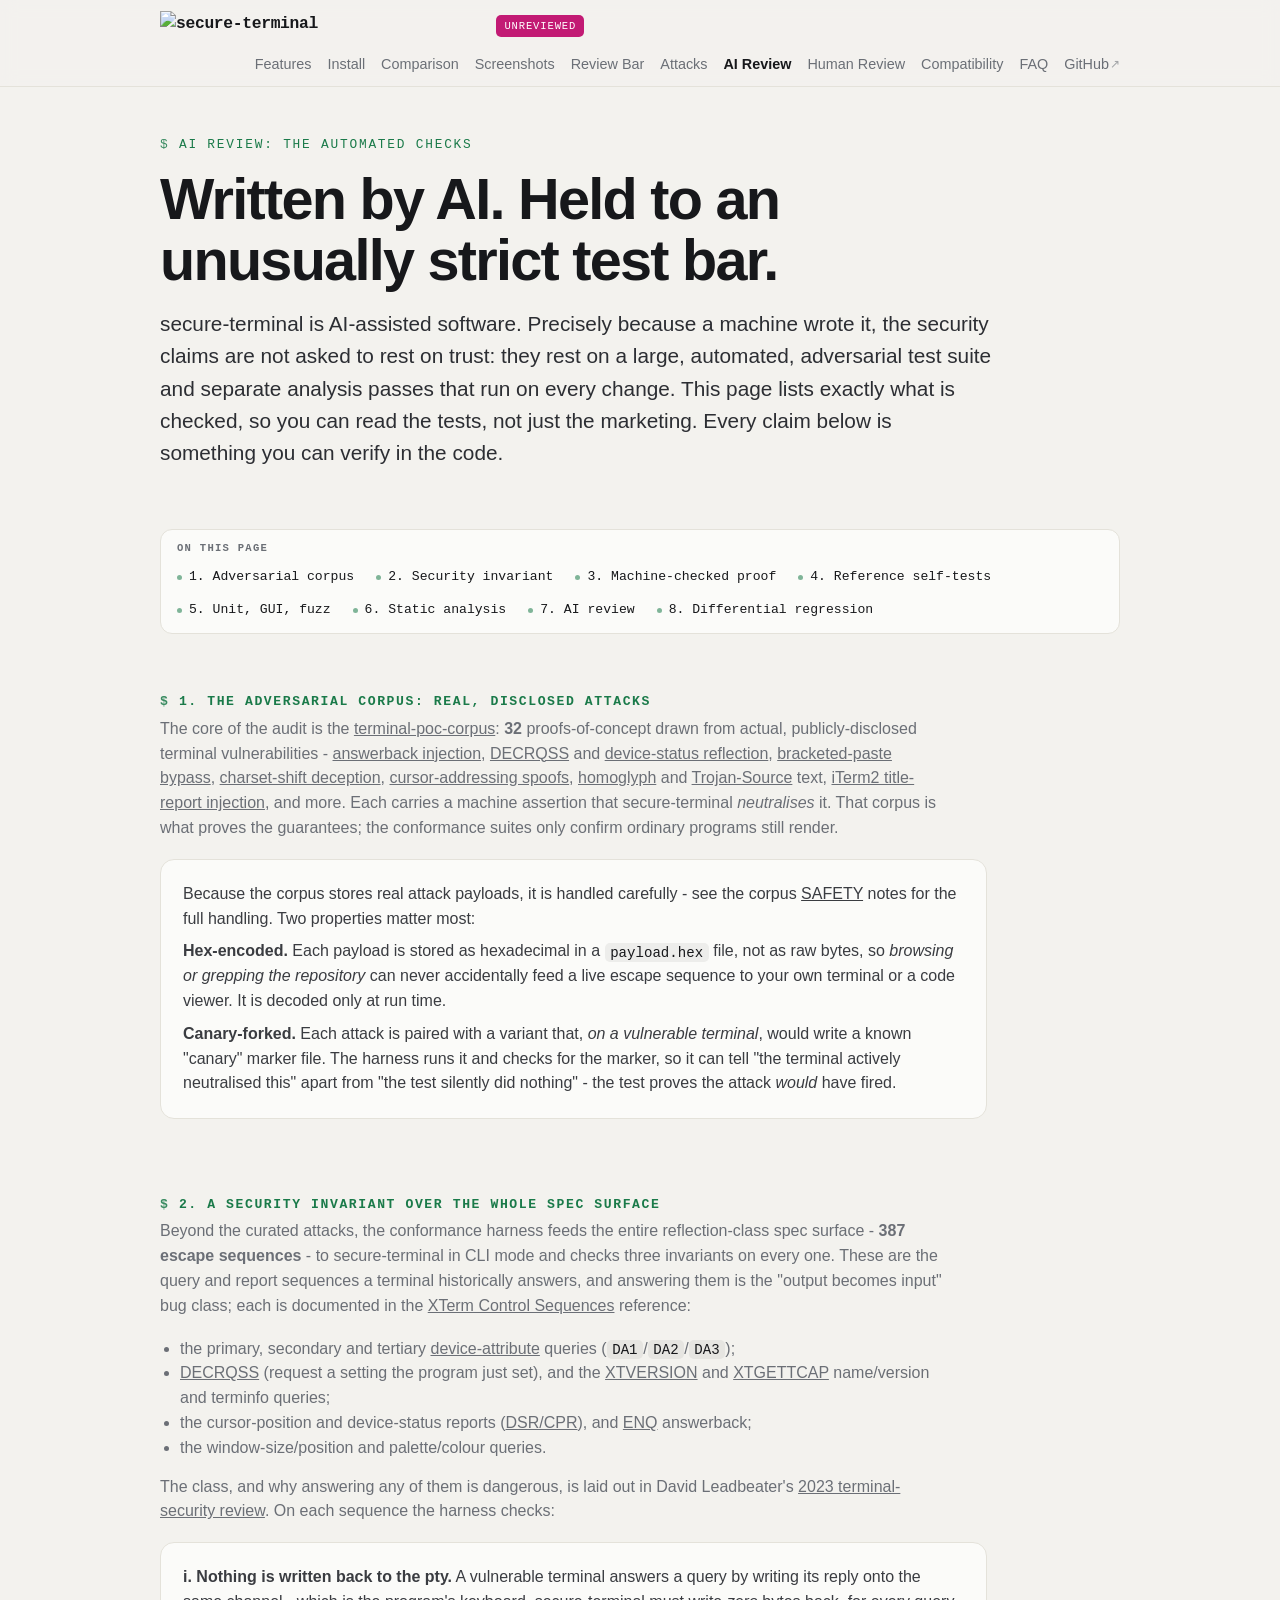
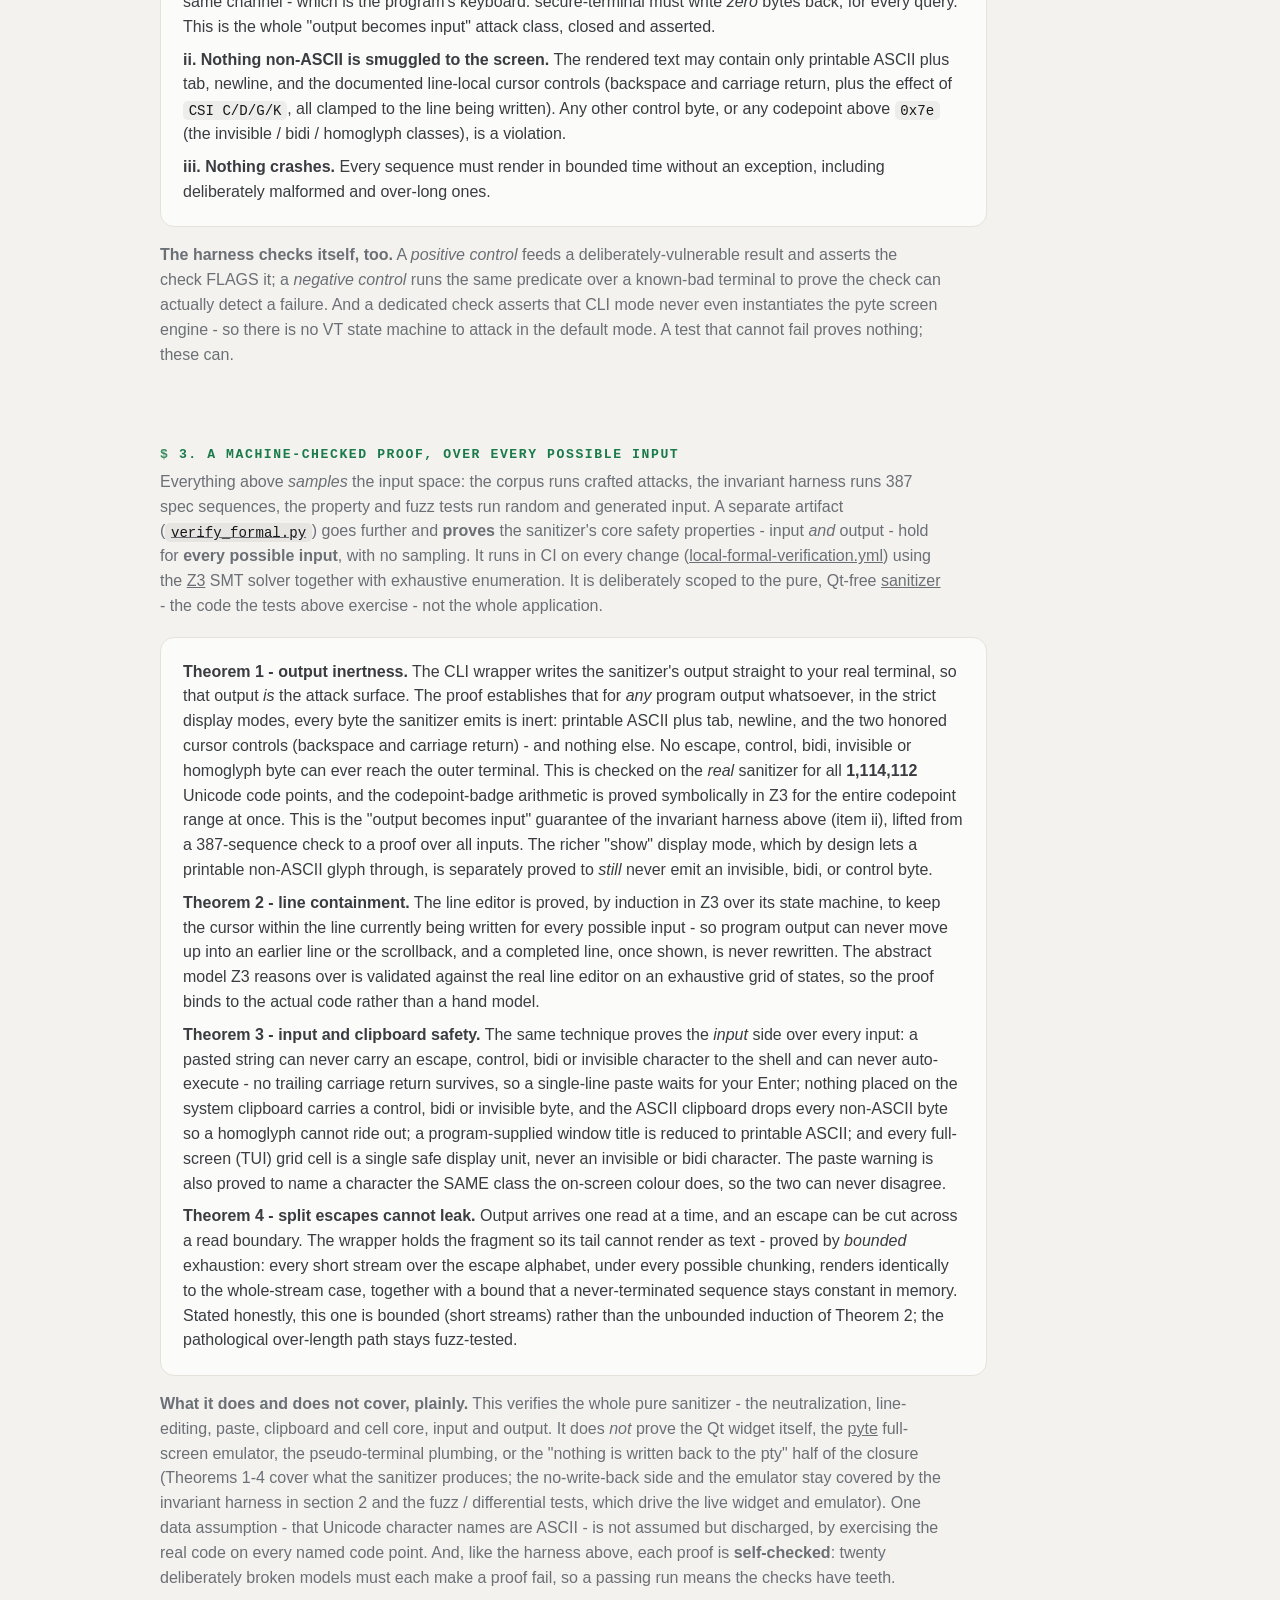
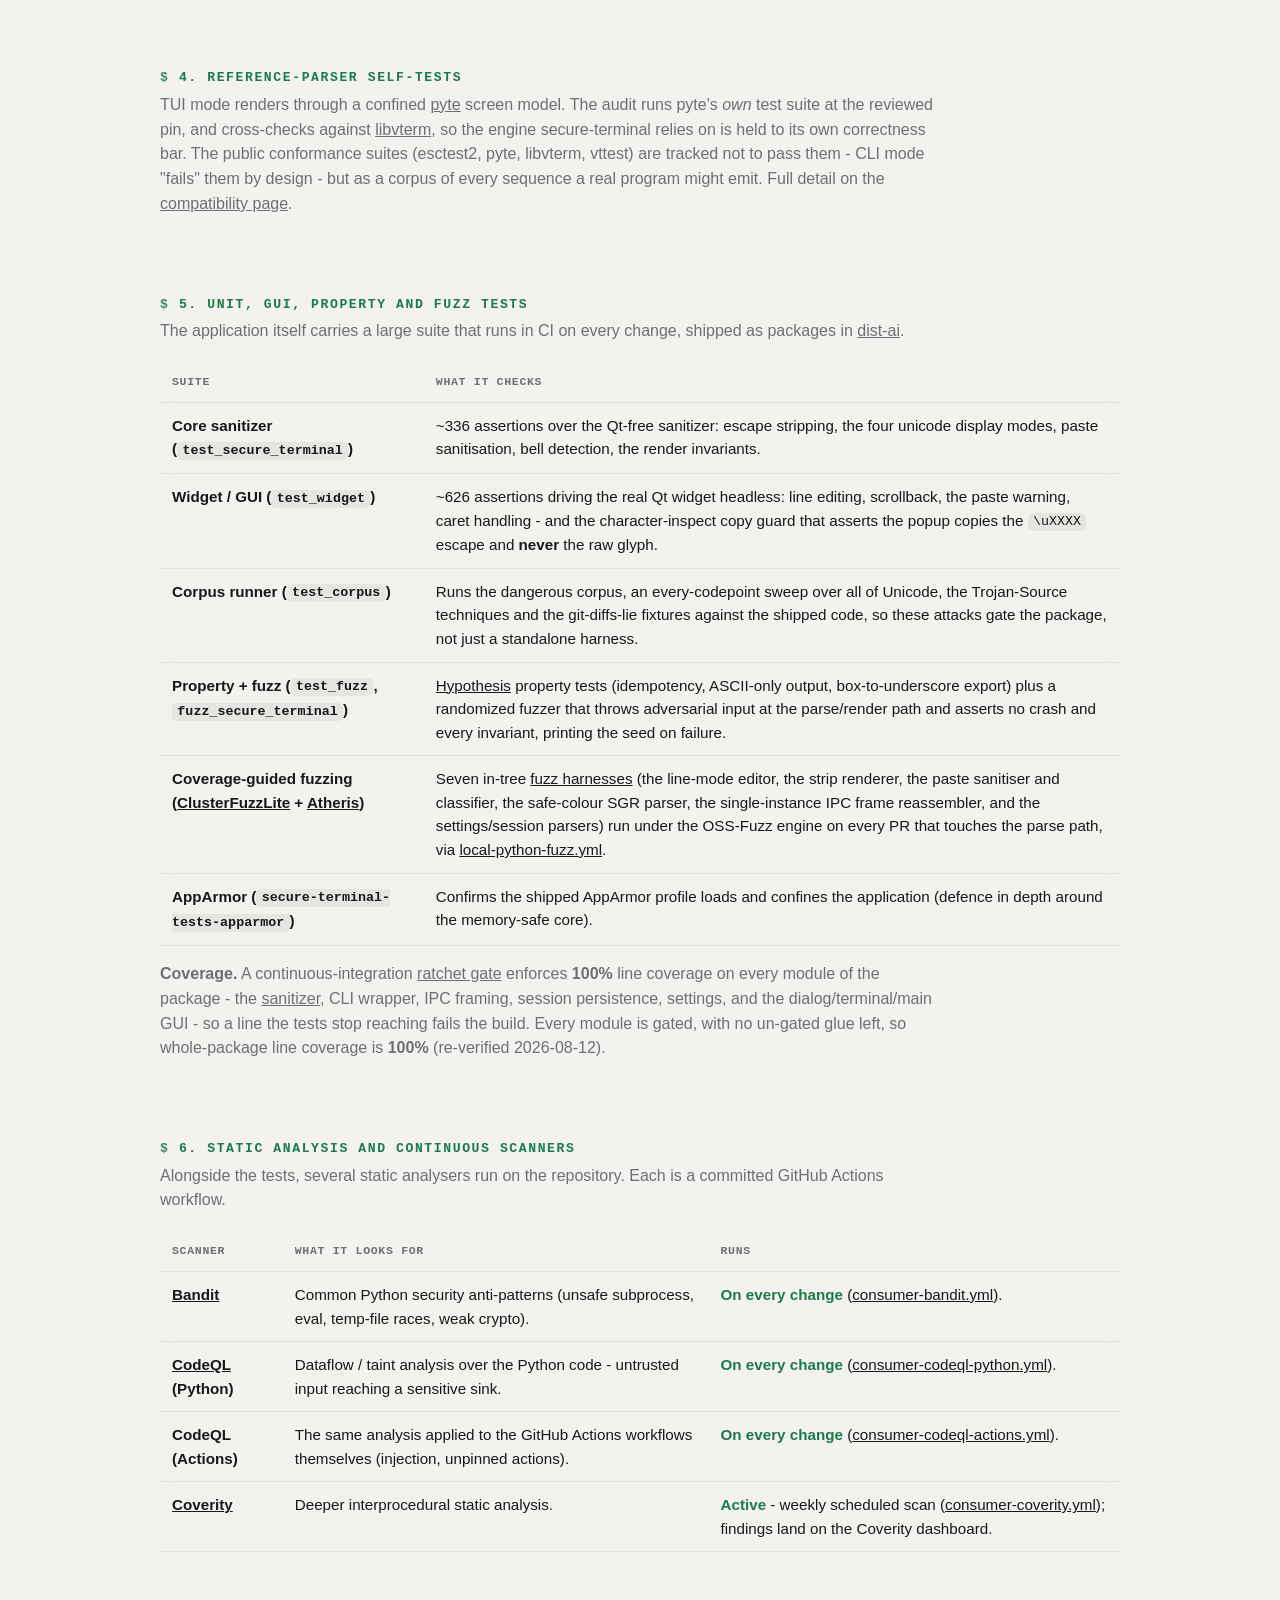
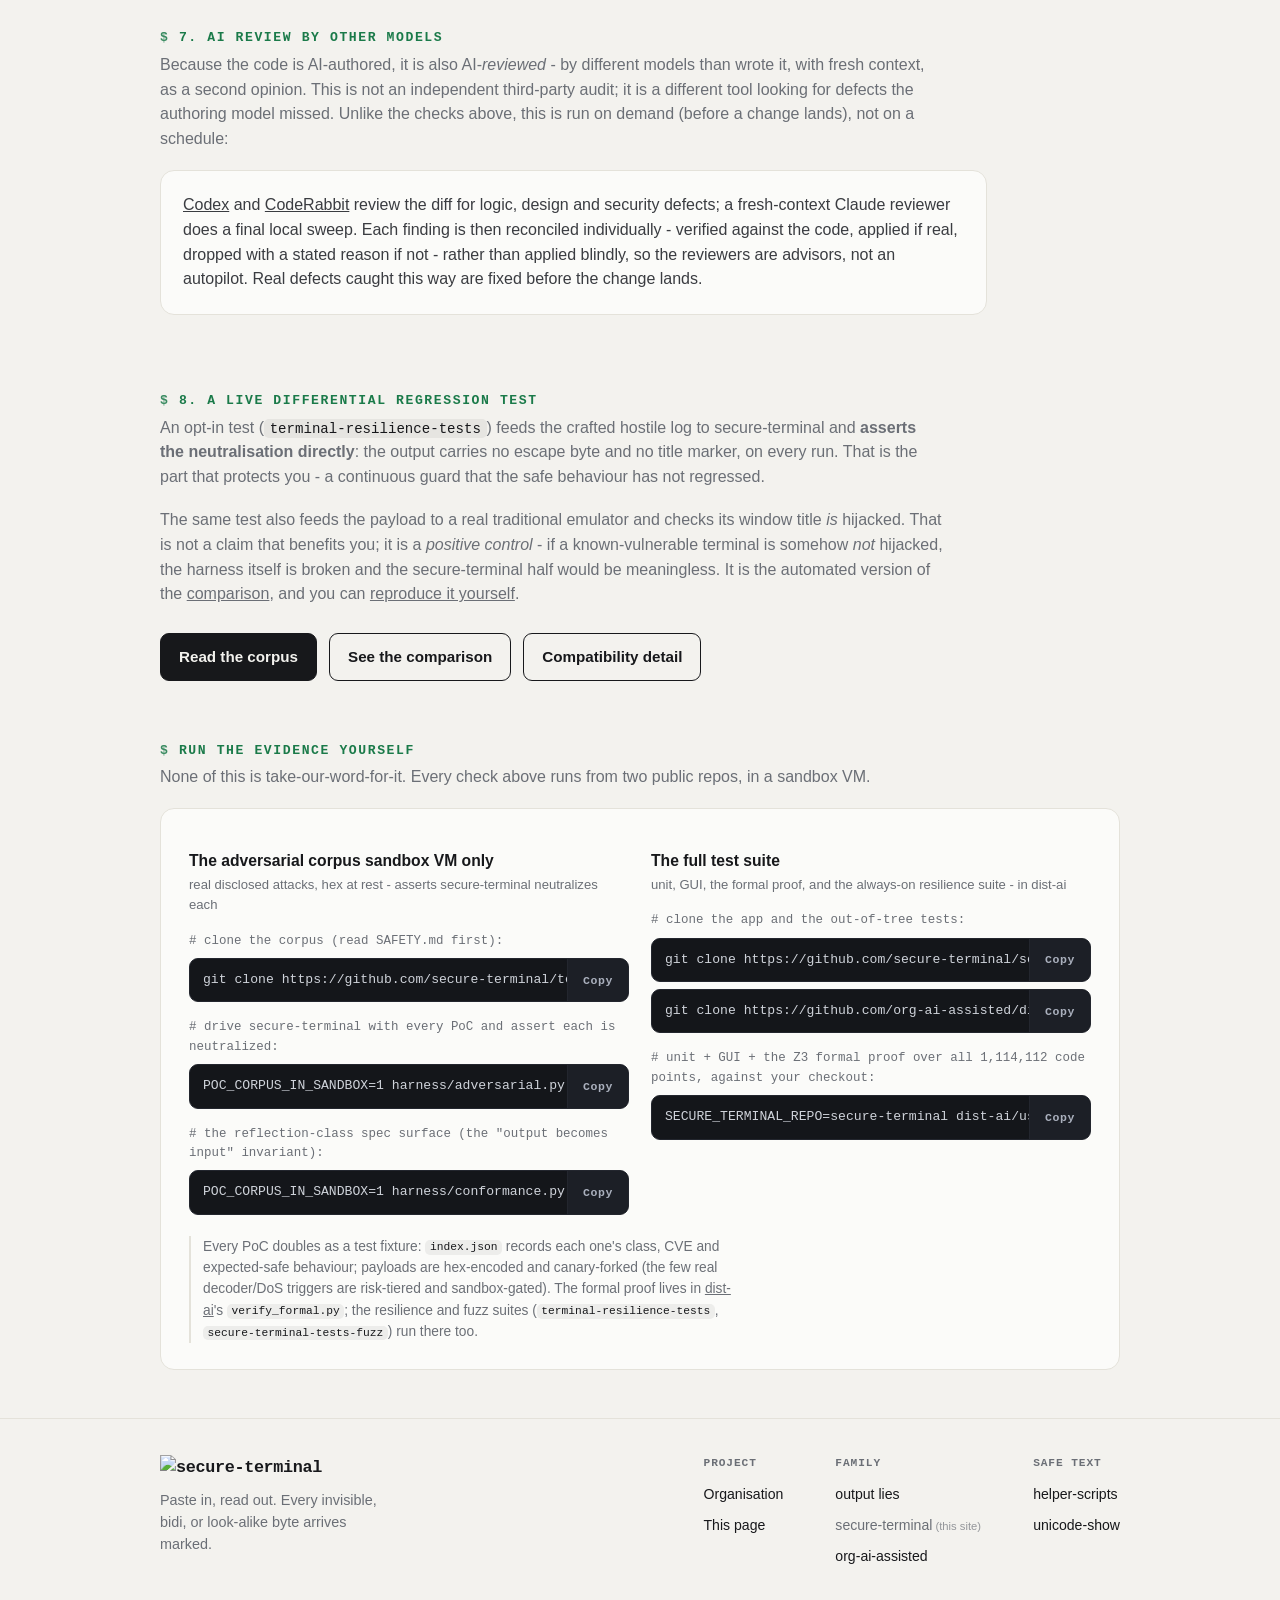
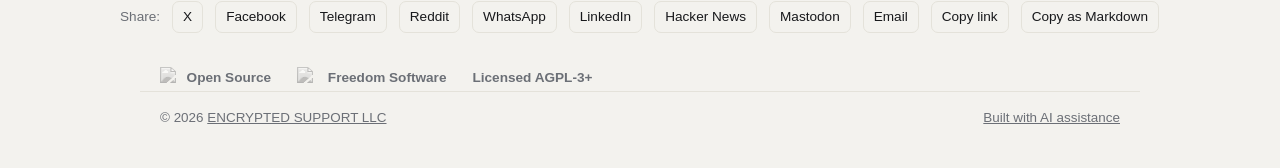
==== commit dc3aa3f8: "Address reviewdrain19 review: runnable repro + honesty fixes - soften "safe to cat anywhere" on the " ====
--- a/ai-review/index.html
+++ b/ai-review/index.html
@@ -317,7 +317,7 @@
         <h4>The adversarial corpus <span class="sbtag">sandbox VM only</span></h4>
         <p class="sub">real disclosed attacks, hex at rest - asserts secure-terminal neutralizes each</p>
         <p class="cmdlabel"># clone the corpus (read SAFETY.md first):</p>
-        <div class="copybox"><code class="cmd">git clone https://github.com/secure-terminal/terminal-poc-corpus</code><button class="copybtn" type="button" hidden>Copy</button></div>
+        <div class="copybox"><code class="cmd">git clone https://github.com/secure-terminal/terminal-poc-corpus &amp;&amp; cd terminal-poc-corpus</code><button class="copybtn" type="button" hidden>Copy</button></div>
         <p class="cmdlabel"># drive secure-terminal with every PoC and assert each is neutralized:</p>
         <div class="copybox"><code class="cmd">POC_CORPUS_IN_SANDBOX=1 harness/adversarial.py</code><button class="copybtn" type="button" hidden>Copy</button></div>
         <p class="cmdlabel"># the reflection-class spec surface (the "output becomes input" invariant):</p>
@@ -329,16 +329,14 @@
         <p class="cmdlabel"># clone the app and the out-of-tree tests:</p>
         <div class="copybox"><code class="cmd">git clone https://github.com/secure-terminal/secure-terminal</code><button class="copybtn" type="button" hidden>Copy</button></div>
         <div class="copybox"><code class="cmd">git clone https://github.com/org-ai-assisted/dist-ai</code><button class="copybtn" type="button" hidden>Copy</button></div>
-        <p class="cmdlabel"># unit + GUI + the Z3 formal proof over all 1,114,112 code points:</p>
-        <div class="copybox"><code class="cmd">secure-terminal-tests</code><button class="copybtn" type="button" hidden>Copy</button></div>
-        <p class="cmdlabel"># the always-on resilience suite:</p>
-        <div class="copybox"><code class="cmd">terminal-resilience-tests</code><button class="copybtn" type="button" hidden>Copy</button></div>
+        <p class="cmdlabel"># unit + GUI + the Z3 formal proof over all 1,114,112 code points, against your checkout:</p>
+        <div class="copybox"><code class="cmd">SECURE_TERMINAL_REPO=secure-terminal dist-ai/usr/bin/secure-terminal-tests</code><button class="copybtn" type="button" hidden>Copy</button></div>
       </div>
     </div>
     <p class="toolnote">Every PoC doubles as a test fixture: <code>index.json</code> records each one's class, CVE and
       expected-safe behaviour; payloads are hex-encoded and canary-forked (the few real decoder/DoS triggers are
       risk-tiered and sandbox-gated). The formal proof lives in
-      <a href="https://github.com/org-ai-assisted/dist-ai">dist-ai</a>'s <code>verify_formal.py</code>.</p>
+      <a href="https://github.com/org-ai-assisted/dist-ai">dist-ai</a>'s <code>verify_formal.py</code>; the resilience and fuzz suites (<code>terminal-resilience-tests</code>, <code>secure-terminal-tests-fuzz</code>) run there too.</p>
   </div>
 </div></section>
 </main>
--- a/style.css
+++ b/style.css
@@ -334,9 +334,9 @@
 .repro{margin:14px 0 0;padding-top:12px;border-top:1px dashed var(--line)}
 .repro .reprohd{font-size:.9rem;color:var(--ink);margin:0 0 7px;line-height:1.5}
 .repro .reprohd a{color:var(--accent);white-space:nowrap}
-.repro .reprohd a.repro-try{font-weight:650}
+.repro .reprohd .repro-try{font-weight:650;color:var(--accent)}
 .repro .reprohd .rnote{color:var(--muted);font-weight:400;white-space:normal}
-.repro.sandbox .reprohd a.repro-try{color:var(--danger)}
+.repro.sandbox .reprohd .repro-try{color:var(--danger)}
 .repro .sbtag{display:inline-block;font:600 .68rem/1 var(--mono);letter-spacing:.03em;
   color:var(--danger);border:1px solid #e6c3c3;background:#fbeeee;border-radius:5px;
   padding:3px 6px;vertical-align:baseline}
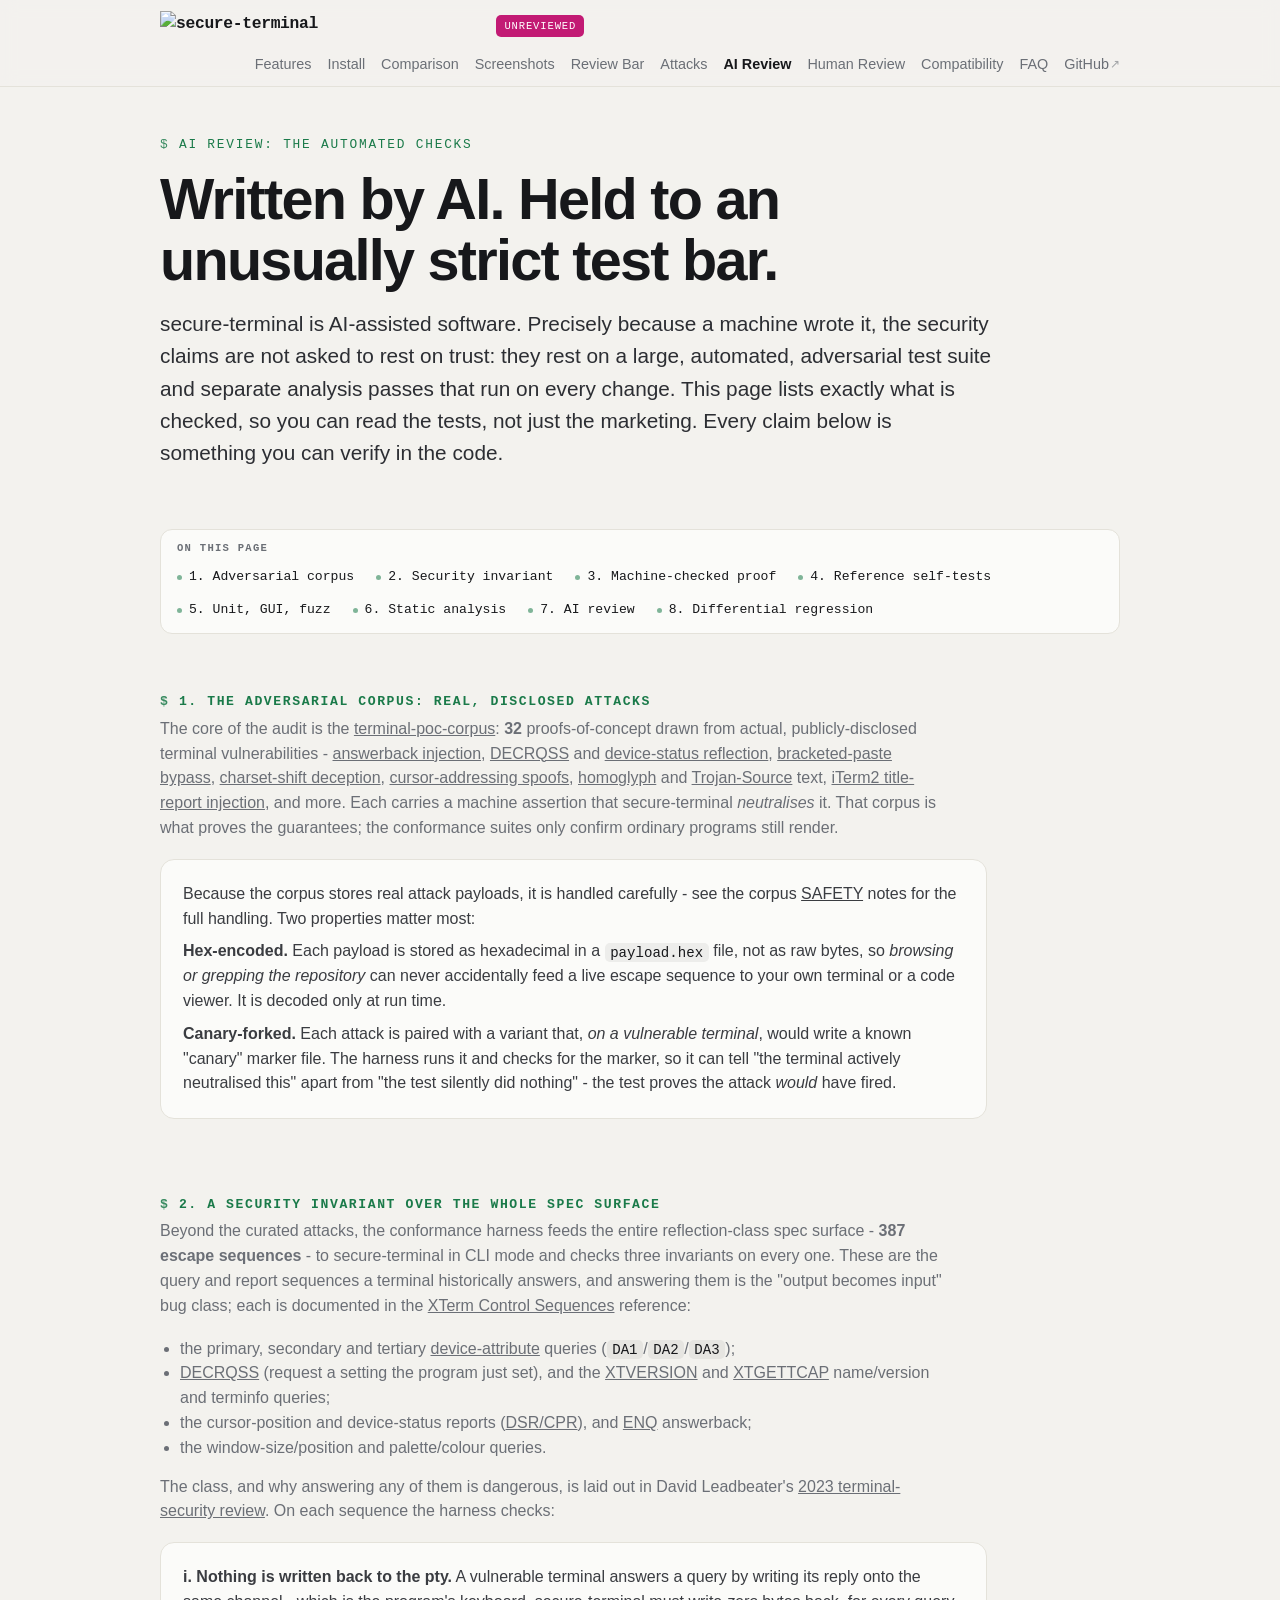
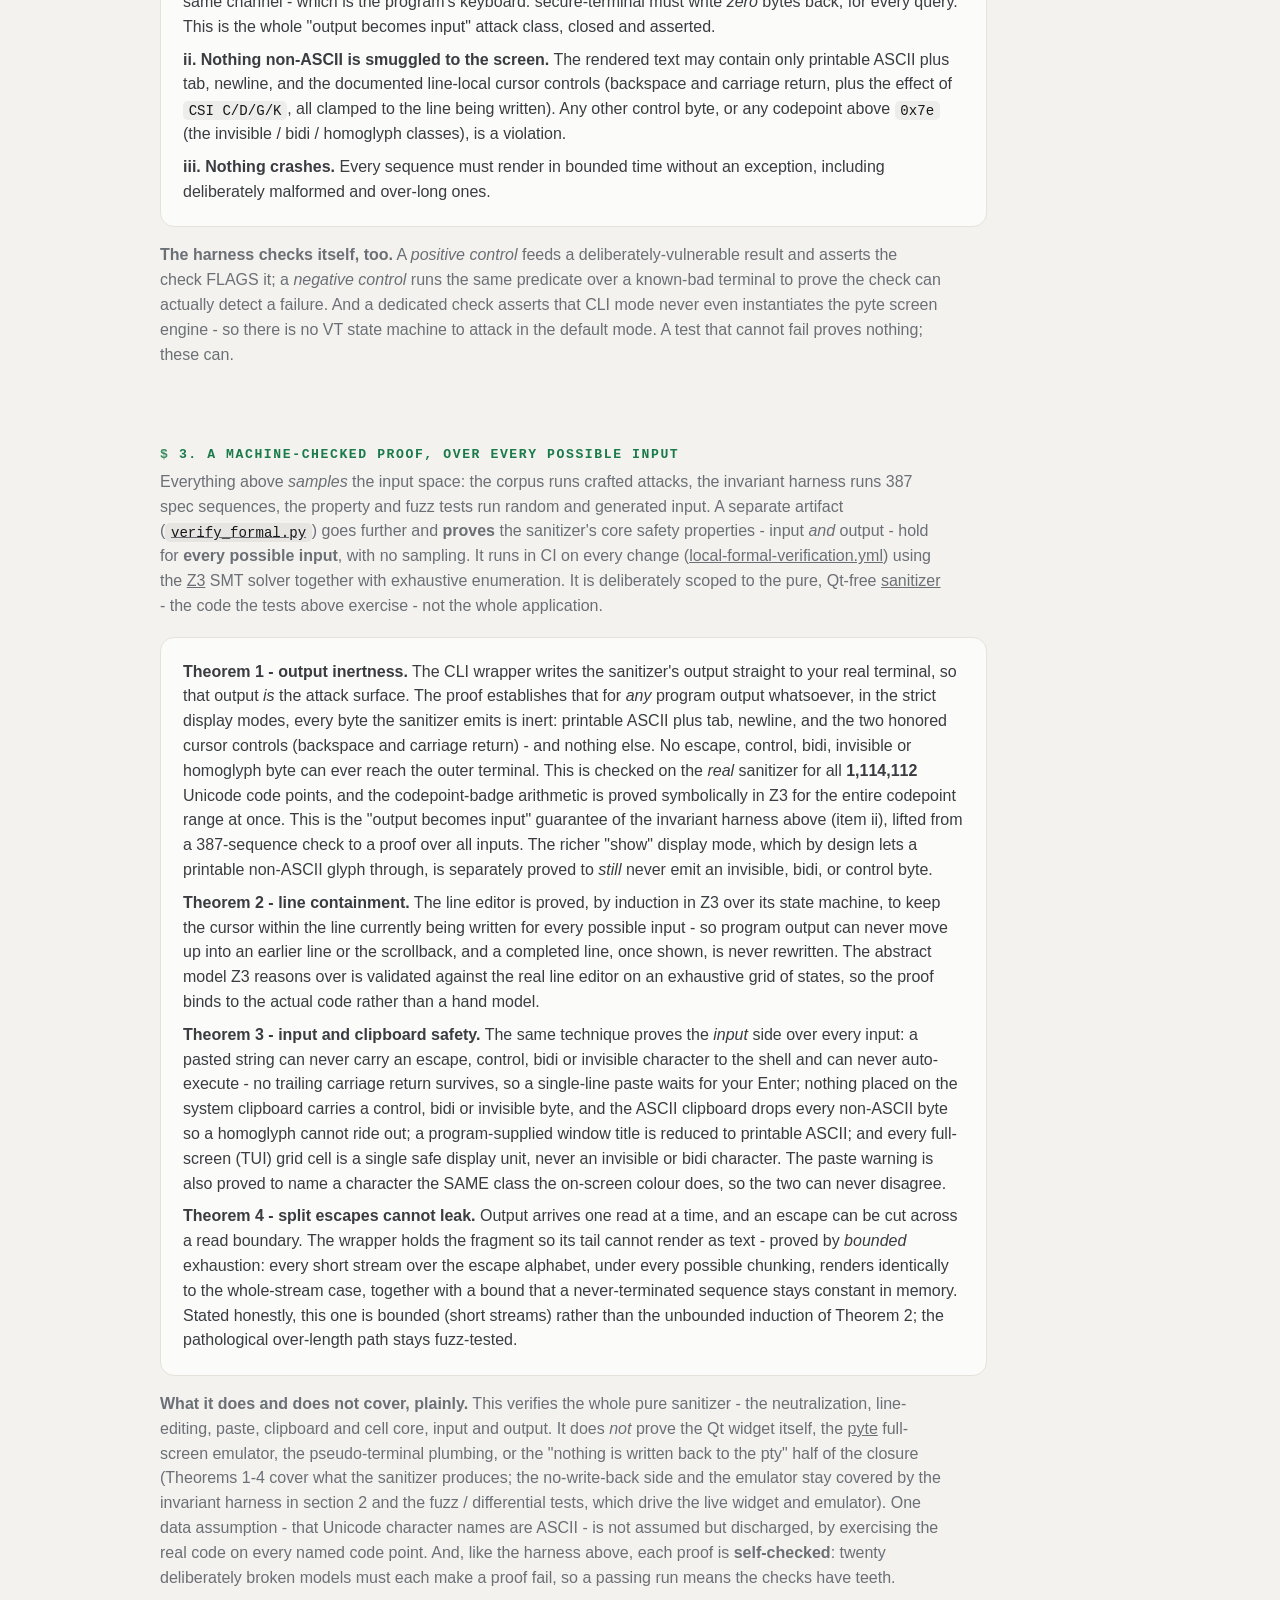
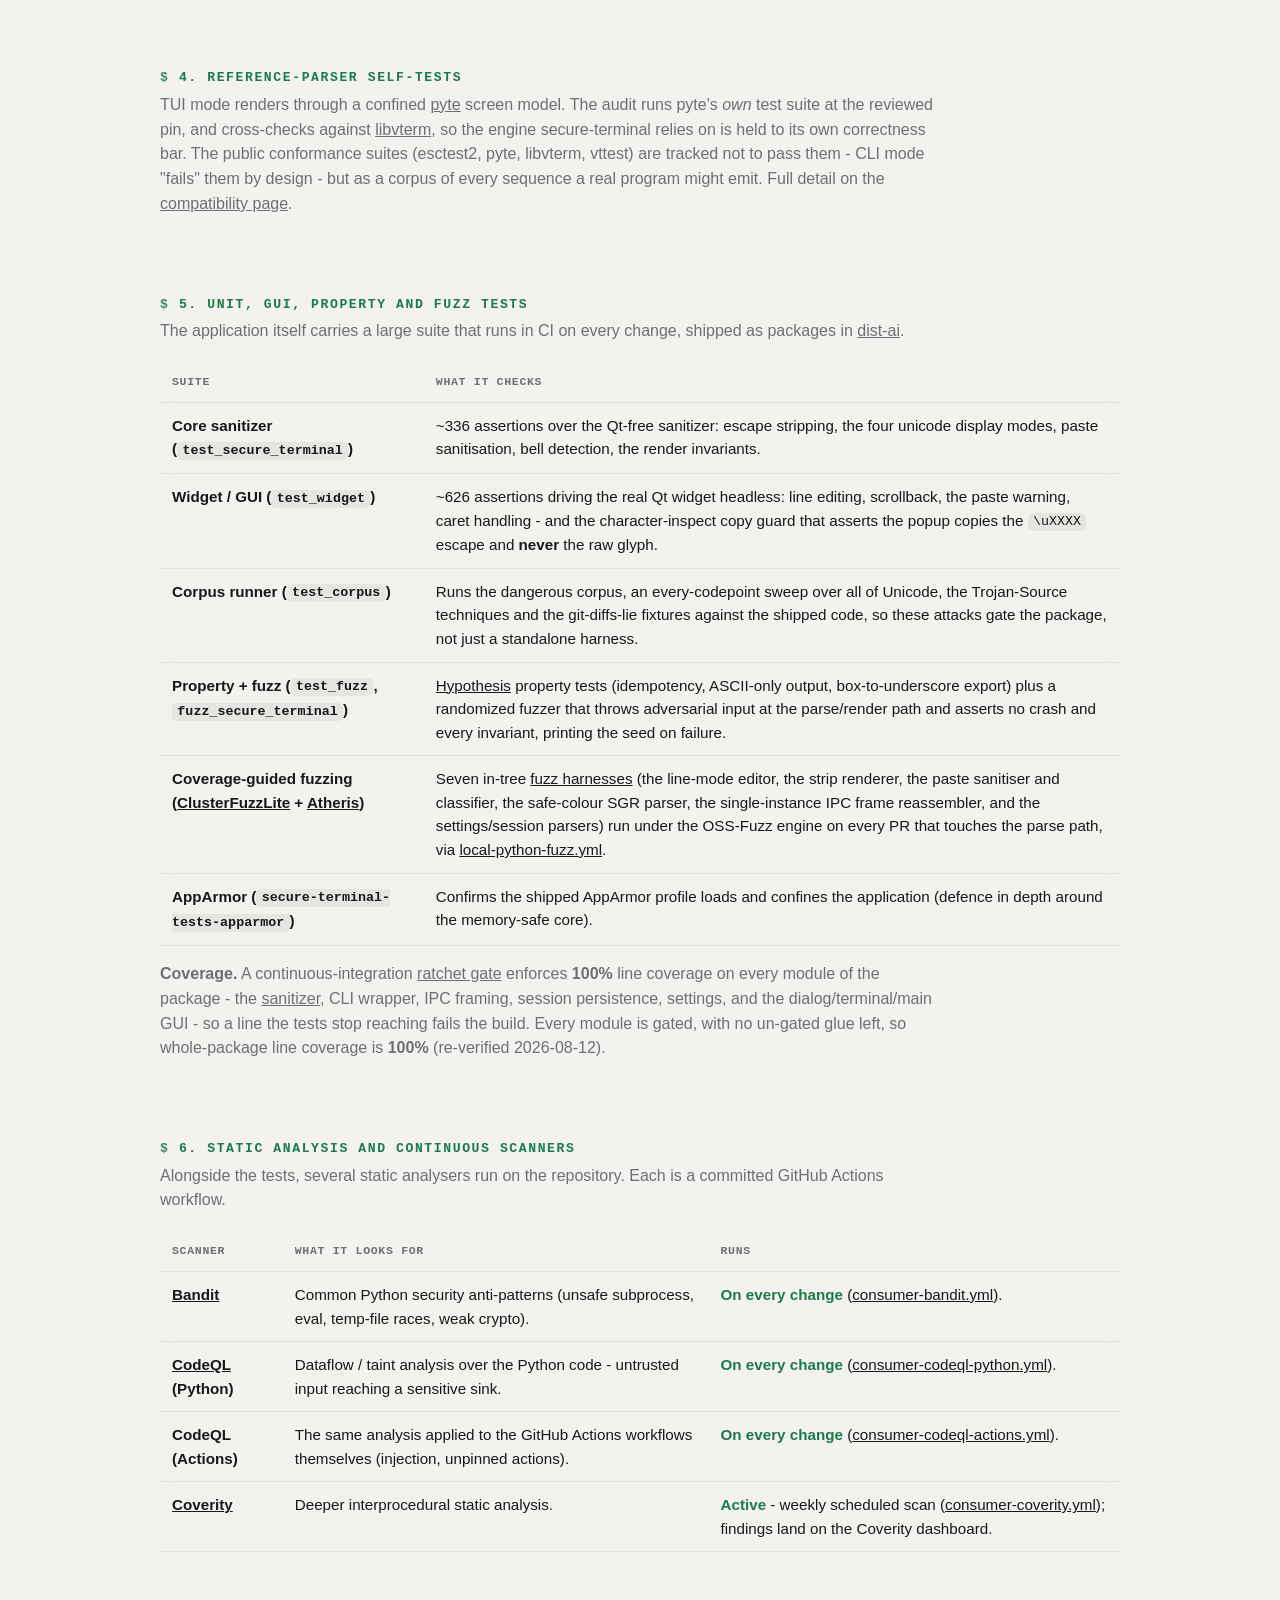
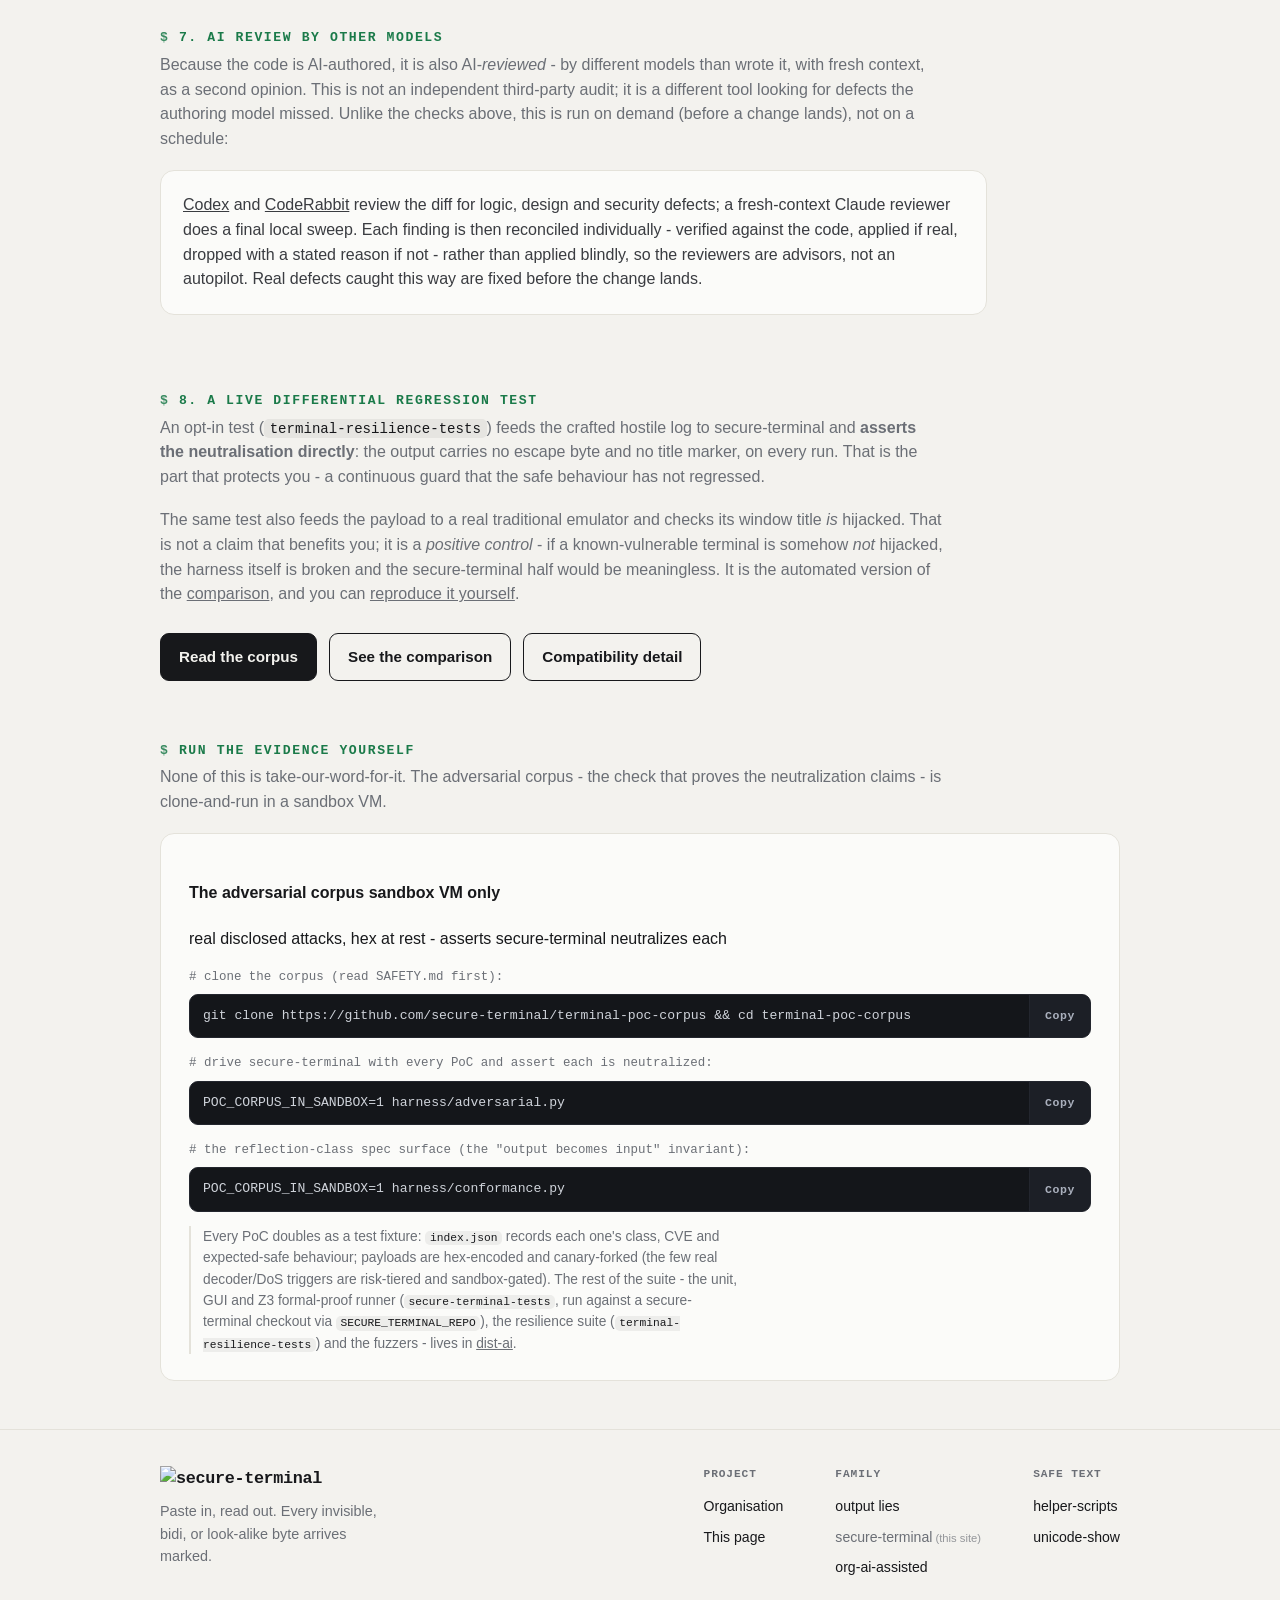
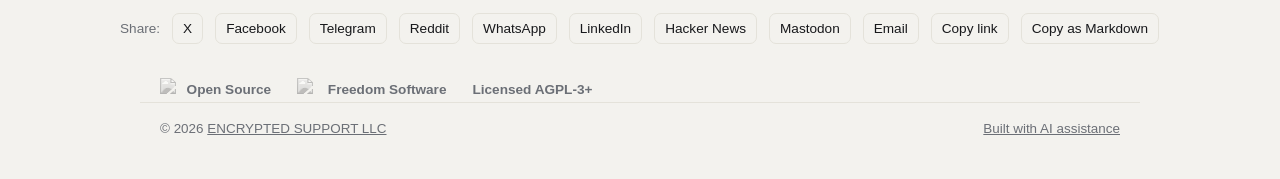
==== commit a5bf9baf: "Trim ai-review to the runnable corpus + a dist-ai pointer; ls not cli - ai-review "Run the evidence"" ====
--- a/ai-review/index.html
+++ b/ai-review/index.html
@@ -310,33 +310,22 @@
 
 <section class="cat" id="reproduce"><div class="wrap">
   <h2 class="catname"><a class="h-anchor" href="#reproduce">Run the evidence yourself</a></h2>
-  <p class="catdesc">None of this is take-our-word-for-it. Every check above runs from two public repos, in a sandbox VM.</p>
+  <p class="catdesc">None of this is take-our-word-for-it. The adversarial corpus - the check that proves the neutralization claims - is clone-and-run in a sandbox VM.</p>
   <div class="trybox">
-    <div class="trycols">
-      <div>
-        <h4>The adversarial corpus <span class="sbtag">sandbox VM only</span></h4>
-        <p class="sub">real disclosed attacks, hex at rest - asserts secure-terminal neutralizes each</p>
-        <p class="cmdlabel"># clone the corpus (read SAFETY.md first):</p>
-        <div class="copybox"><code class="cmd">git clone https://github.com/secure-terminal/terminal-poc-corpus &amp;&amp; cd terminal-poc-corpus</code><button class="copybtn" type="button" hidden>Copy</button></div>
-        <p class="cmdlabel"># drive secure-terminal with every PoC and assert each is neutralized:</p>
-        <div class="copybox"><code class="cmd">POC_CORPUS_IN_SANDBOX=1 harness/adversarial.py</code><button class="copybtn" type="button" hidden>Copy</button></div>
-        <p class="cmdlabel"># the reflection-class spec surface (the "output becomes input" invariant):</p>
-        <div class="copybox"><code class="cmd">POC_CORPUS_IN_SANDBOX=1 harness/conformance.py</code><button class="copybtn" type="button" hidden>Copy</button></div>
-      </div>
-      <div>
-        <h4>The full test suite</h4>
-        <p class="sub">unit, GUI, the formal proof, and the always-on resilience suite - in dist-ai</p>
-        <p class="cmdlabel"># clone the app and the out-of-tree tests:</p>
-        <div class="copybox"><code class="cmd">git clone https://github.com/secure-terminal/secure-terminal</code><button class="copybtn" type="button" hidden>Copy</button></div>
-        <div class="copybox"><code class="cmd">git clone https://github.com/org-ai-assisted/dist-ai</code><button class="copybtn" type="button" hidden>Copy</button></div>
-        <p class="cmdlabel"># unit + GUI + the Z3 formal proof over all 1,114,112 code points, against your checkout:</p>
-        <div class="copybox"><code class="cmd">SECURE_TERMINAL_REPO=secure-terminal dist-ai/usr/bin/secure-terminal-tests</code><button class="copybtn" type="button" hidden>Copy</button></div>
-      </div>
-    </div>
+    <h4>The adversarial corpus <span class="sbtag">sandbox VM only</span></h4>
+    <p class="sub">real disclosed attacks, hex at rest - asserts secure-terminal neutralizes each</p>
+    <p class="cmdlabel"># clone the corpus (read SAFETY.md first):</p>
+    <div class="copybox"><code class="cmd">git clone https://github.com/secure-terminal/terminal-poc-corpus &amp;&amp; cd terminal-poc-corpus</code><button class="copybtn" type="button" hidden>Copy</button></div>
+    <p class="cmdlabel"># drive secure-terminal with every PoC and assert each is neutralized:</p>
+    <div class="copybox"><code class="cmd">POC_CORPUS_IN_SANDBOX=1 harness/adversarial.py</code><button class="copybtn" type="button" hidden>Copy</button></div>
+    <p class="cmdlabel"># the reflection-class spec surface (the "output becomes input" invariant):</p>
+    <div class="copybox"><code class="cmd">POC_CORPUS_IN_SANDBOX=1 harness/conformance.py</code><button class="copybtn" type="button" hidden>Copy</button></div>
     <p class="toolnote">Every PoC doubles as a test fixture: <code>index.json</code> records each one's class, CVE and
       expected-safe behaviour; payloads are hex-encoded and canary-forked (the few real decoder/DoS triggers are
-      risk-tiered and sandbox-gated). The formal proof lives in
-      <a href="https://github.com/org-ai-assisted/dist-ai">dist-ai</a>'s <code>verify_formal.py</code>; the resilience and fuzz suites (<code>terminal-resilience-tests</code>, <code>secure-terminal-tests-fuzz</code>) run there too.</p>
+      risk-tiered and sandbox-gated). The rest of the suite - the unit, GUI and Z3 formal-proof runner
+      (<code>secure-terminal-tests</code>, run against a secure-terminal checkout via <code>SECURE_TERMINAL_REPO</code>),
+      the resilience suite (<code>terminal-resilience-tests</code>) and the fuzzers - lives in
+      <a href="https://github.com/org-ai-assisted/dist-ai">dist-ai</a>.</p>
   </div>
 </div></section>
 </main>
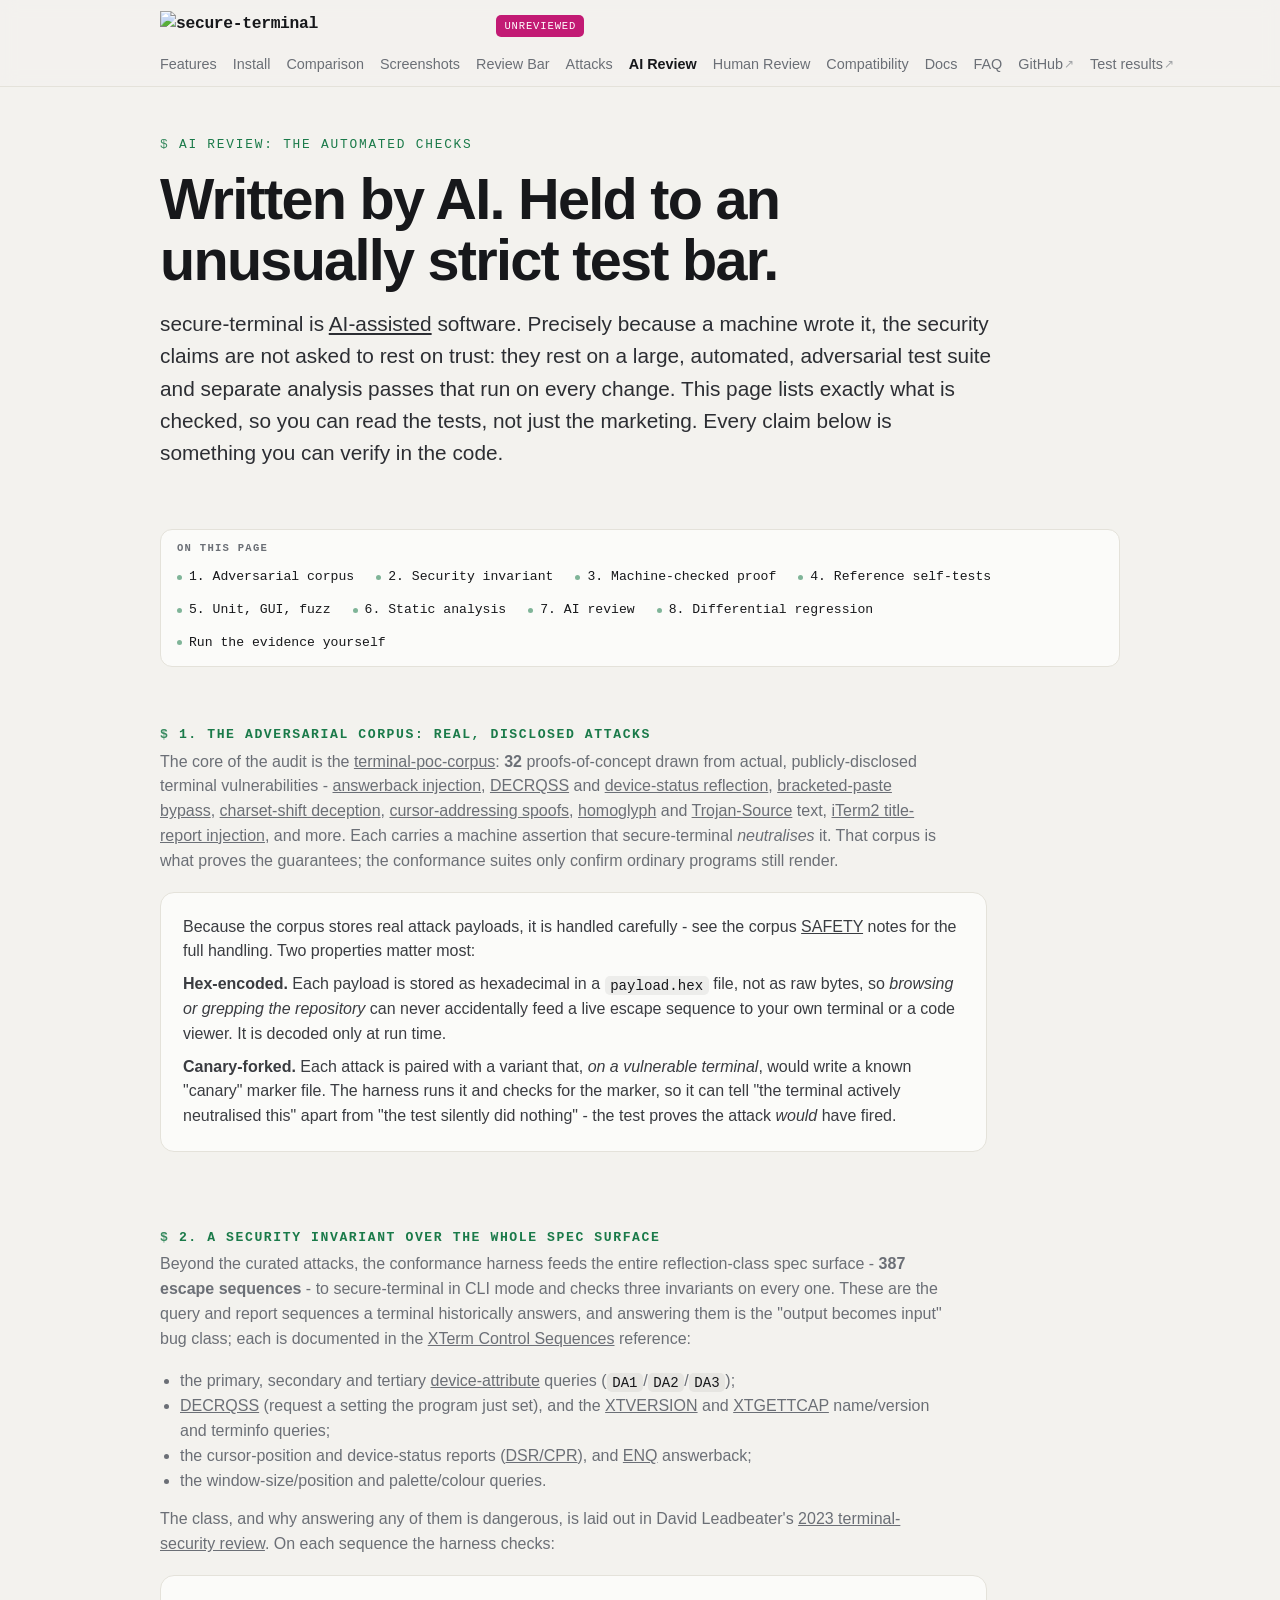
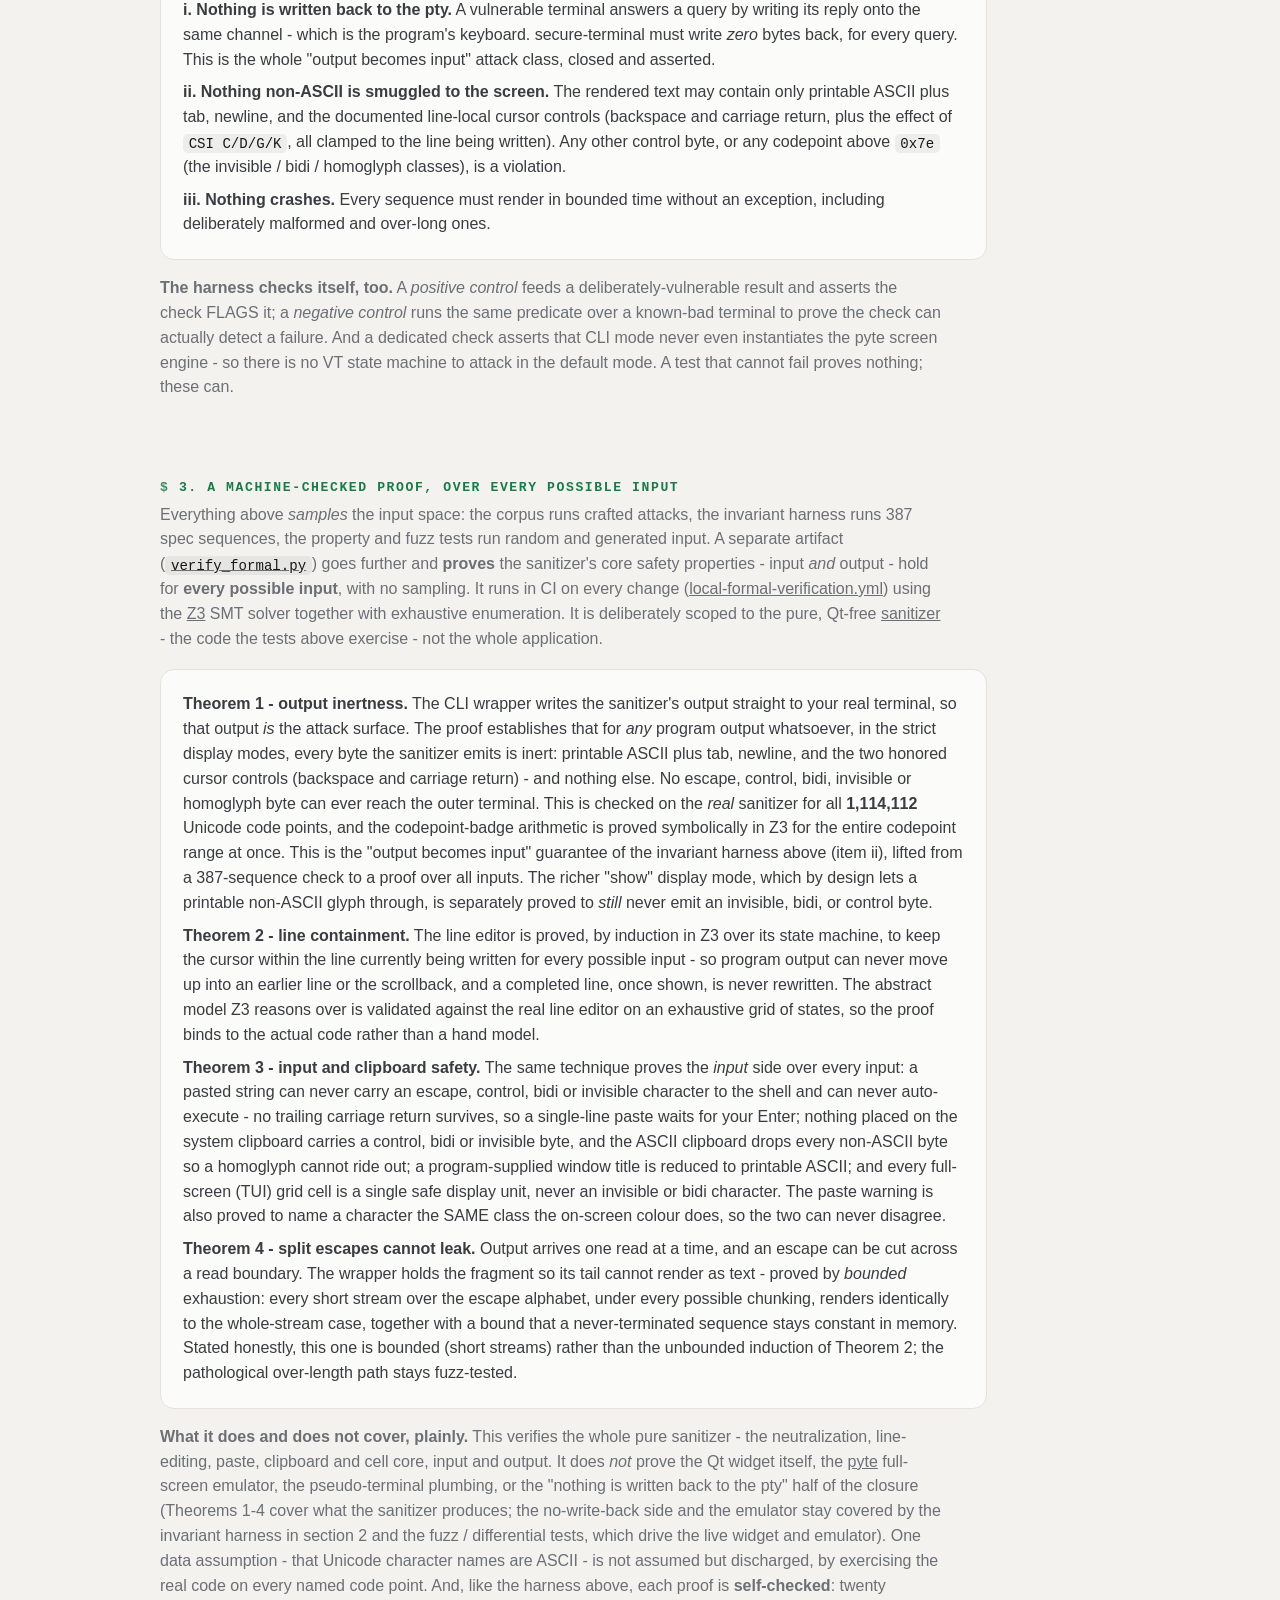
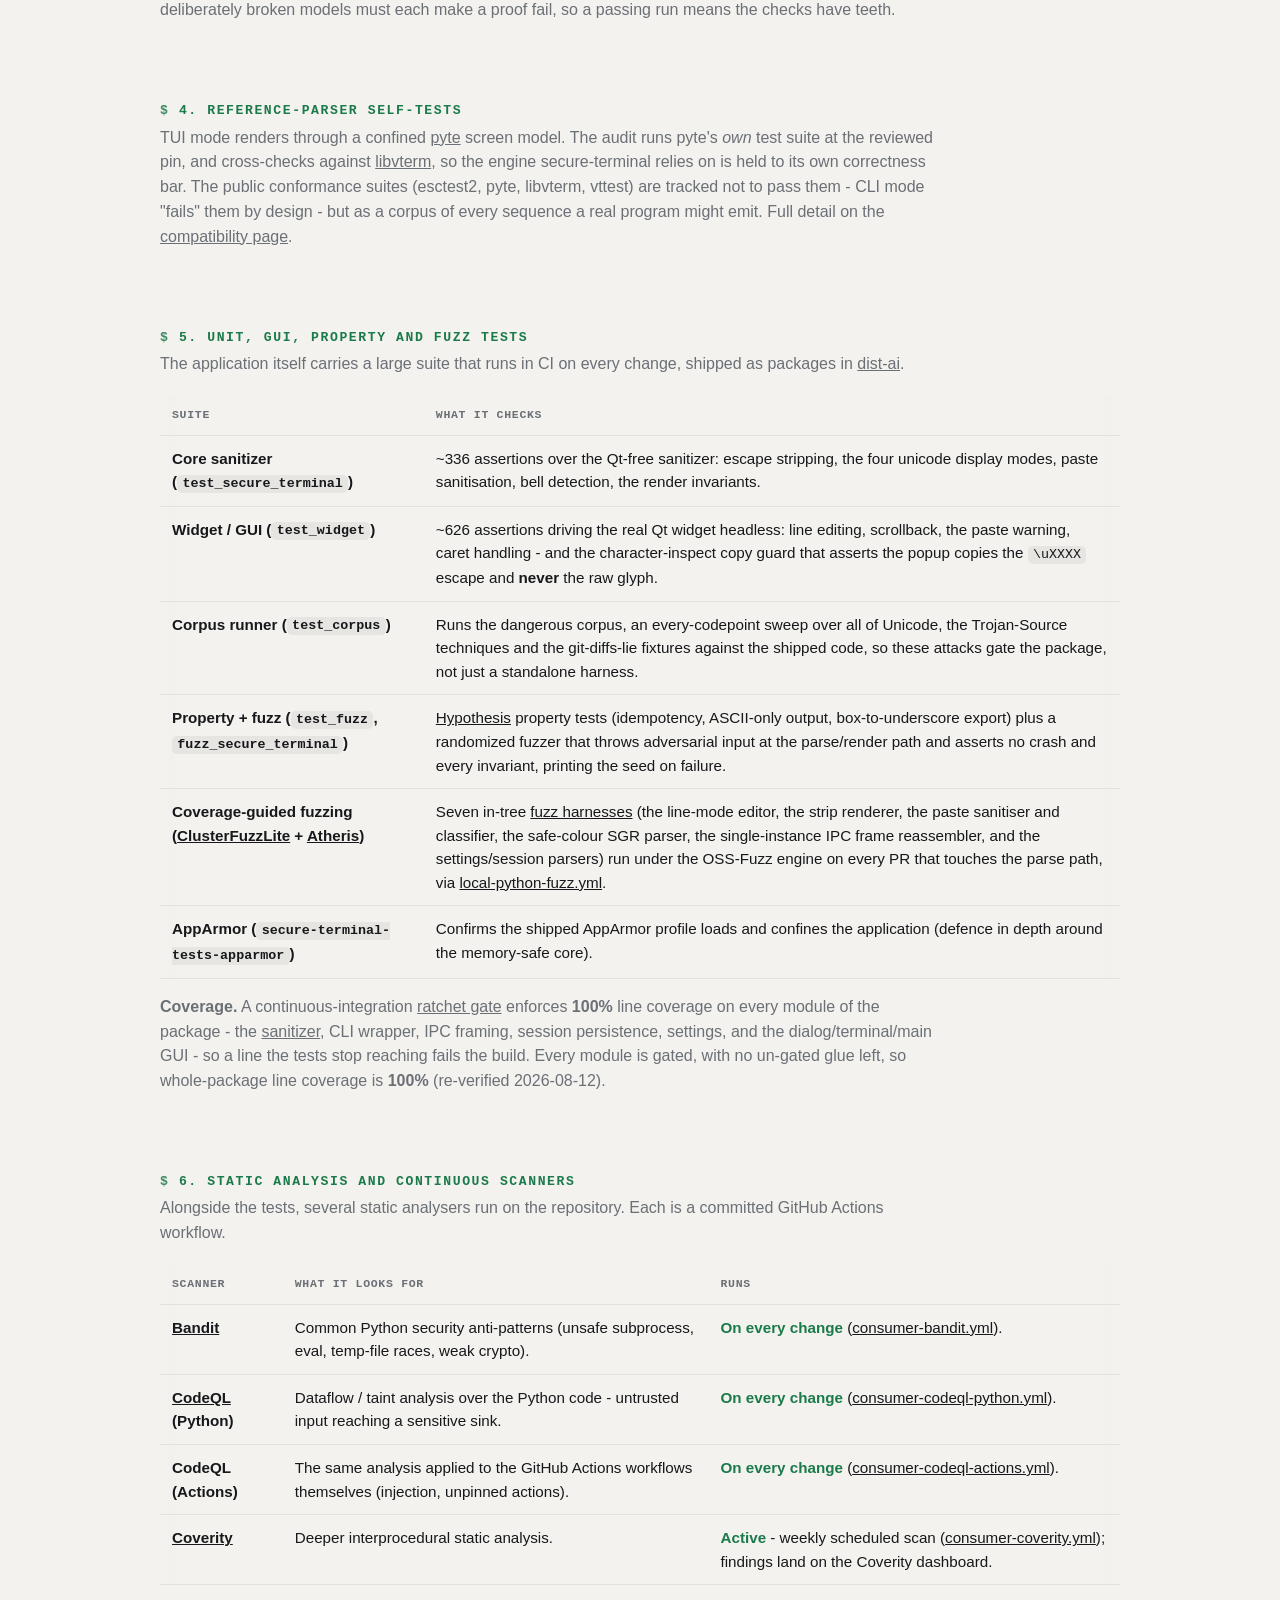
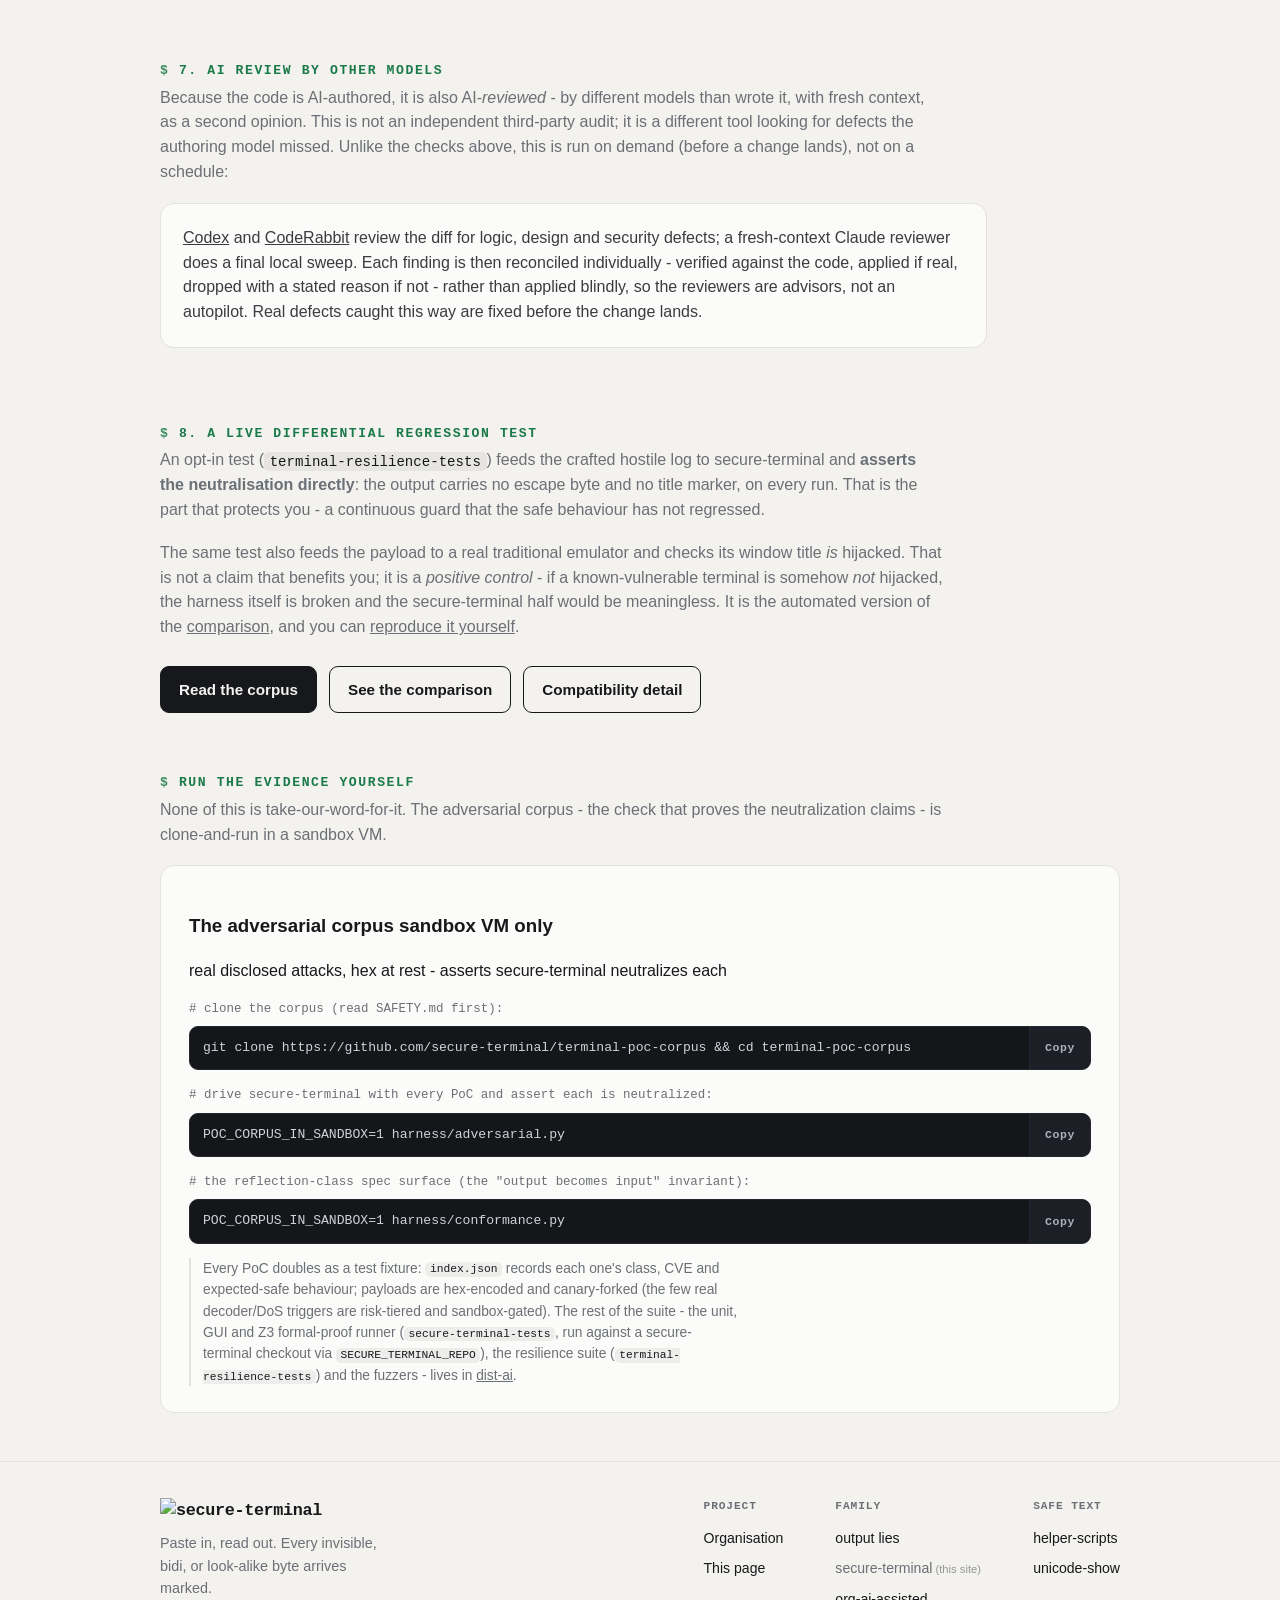
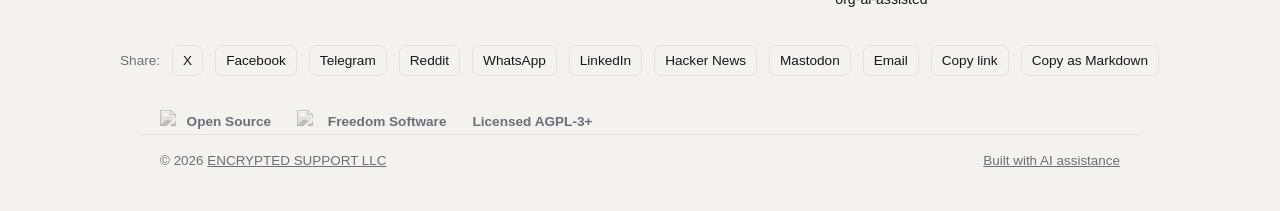
==== commit 5620a01b: "Disambiguate identical-link accessible names (axe identical-links-same-purpose) Co-Authored-By: Clau" ====
--- a/ai-review/index.html
+++ b/ai-review/index.html
@@ -34,7 +34,7 @@
     <a class="status" href="/human-review/" title="This site is AI-generated and pending human review">unreviewed</a>
     <input type="checkbox" class="navtoggle" id="navtoggle" aria-label="Toggle navigation menu">
     <label class="menubtn" for="navtoggle">Menu</label>
-    <nav>
+    <nav aria-label="Primary">
       <a href="/#features">Features</a>
       <a href="/#install">Install</a>
       <a href="/comparison/">Comparison</a>
@@ -44,10 +44,12 @@
       <a href="/ai-review/" class="active">AI Review</a>
       <a href="/human-review/">Human Review</a>
       <a href="/compatibility/">Compatibility</a>
+      <a href="/docs/">Docs</a>
       <a href="/#faq">FAQ</a>
       <a href="https://github.com/secure-terminal/secure-terminal">GitHub</a>
+      <a href="https://org-ai-assisted.github.io/automated-test-results/">Test results</a>
     </nav>
-    <label class="navscrim" for="navtoggle" aria-hidden="true"></label>
+    <label class="navscrim" for="navtoggle"></label>
   </div>
 </header>
 
@@ -55,7 +57,7 @@
 <section class="hero"><div class="wrap">
   <p class="kicker">AI REVIEW: THE AUTOMATED CHECKS</p>
   <h1>Written by AI. Held to an unusually strict test bar.</h1>
-  <p class="lede">secure-terminal is AI-assisted software. Precisely because a machine wrote it, the
+  <p class="lede">secure-terminal is <a href="https://org-ai-assisted.github.io/">AI-assisted</a> software. Precisely because a machine wrote it, the
     security claims are not asked to rest on trust: they rest on a large, automated, adversarial
     test suite and separate analysis passes that run on every change. This page lists exactly what is
     checked, so you can read the tests, not just the marketing. Every claim below is something you
@@ -73,6 +75,7 @@
     <li><a href="#scanners">6. Static analysis</a></li>
     <li><a href="#review">7. AI review</a></li>
     <li><a href="#resilience">8. Differential regression</a></li>
+    <li><a href="#reproduce">Run the evidence yourself</a></li>
   </ul>
 </nav></div>
 
@@ -82,7 +85,7 @@
     <a href="https://github.com/secure-terminal/terminal-poc-corpus" rel="noopener">terminal-poc-corpus</a>:
     <b>32</b> proofs-of-concept drawn from actual, publicly-disclosed terminal vulnerabilities -
     <a href="https://github.com/secure-terminal/terminal-poc-corpus/tree/master/poc/answerback-injection" rel="noopener">answerback injection</a>,
-    <a href="https://github.com/secure-terminal/terminal-poc-corpus/tree/master/poc/decrqss-reflection-2023" rel="noopener">DECRQSS</a> and
+    <a href="https://github.com/secure-terminal/terminal-poc-corpus/tree/master/poc/decrqss-reflection-2023" rel="noopener" aria-label="DECRQSS (github.com)">DECRQSS</a> and
     <a href="https://github.com/secure-terminal/terminal-poc-corpus/tree/master/poc/device-status-reflection-rxvt-2021" rel="noopener">device-status reflection</a>,
     <a href="https://github.com/secure-terminal/terminal-poc-corpus/tree/master/poc/bracketed-paste-bypass-2021" rel="noopener">bracketed-paste bypass</a>,
     <a href="https://github.com/secure-terminal/terminal-poc-corpus/tree/master/poc/charset-shift-deception" rel="noopener">charset-shift deception</a>,
@@ -120,7 +123,7 @@
     <li>the primary, secondary and tertiary
       <a href="https://vt100.net/docs/vt510-rm/DA1.html" rel="noopener">device-attribute</a> queries
       (<code>DA1</code>/<code>DA2</code>/<code>DA3</code>);</li>
-    <li><a href="https://vt100.net/docs/vt510-rm/DECRQSS.html" rel="noopener">DECRQSS</a> (request a
+    <li><a href="https://vt100.net/docs/vt510-rm/DECRQSS.html" rel="noopener" aria-label="DECRQSS (vt100.net)">DECRQSS</a> (request a
       setting the program just set), and the
       <a href="https://invisible-island.net/xterm/ctlseqs/ctlseqs.html" rel="noopener">XTVERSION</a>
       and <a href="https://invisible-island.net/xterm/ctlseqs/ctlseqs.html" rel="noopener">XTGETTCAP</a>
@@ -312,14 +315,14 @@
   <h2 class="catname"><a class="h-anchor" href="#reproduce">Run the evidence yourself</a></h2>
   <p class="catdesc">None of this is take-our-word-for-it. The adversarial corpus - the check that proves the neutralization claims - is clone-and-run in a sandbox VM.</p>
   <div class="trybox">
-    <h4>The adversarial corpus <span class="sbtag">sandbox VM only</span></h4>
+    <h3>The adversarial corpus <span class="sbtag">sandbox VM only</span></h3>
     <p class="sub">real disclosed attacks, hex at rest - asserts secure-terminal neutralizes each</p>
     <p class="cmdlabel"># clone the corpus (read SAFETY.md first):</p>
-    <div class="copybox"><code class="cmd">git clone https://github.com/secure-terminal/terminal-poc-corpus &amp;&amp; cd terminal-poc-corpus</code><button class="copybtn" type="button" hidden>Copy</button></div>
+    <div class="copybox"><code class="cmd" tabindex="0">git clone https://github.com/secure-terminal/terminal-poc-corpus &amp;&amp; cd terminal-poc-corpus</code><button class="copybtn" type="button" hidden>Copy</button></div>
     <p class="cmdlabel"># drive secure-terminal with every PoC and assert each is neutralized:</p>
-    <div class="copybox"><code class="cmd">POC_CORPUS_IN_SANDBOX=1 harness/adversarial.py</code><button class="copybtn" type="button" hidden>Copy</button></div>
+    <div class="copybox"><code class="cmd" tabindex="0">POC_CORPUS_IN_SANDBOX=1 harness/adversarial.py</code><button class="copybtn" type="button" hidden>Copy</button></div>
     <p class="cmdlabel"># the reflection-class spec surface (the "output becomes input" invariant):</p>
-    <div class="copybox"><code class="cmd">POC_CORPUS_IN_SANDBOX=1 harness/conformance.py</code><button class="copybtn" type="button" hidden>Copy</button></div>
+    <div class="copybox"><code class="cmd" tabindex="0">POC_CORPUS_IN_SANDBOX=1 harness/conformance.py</code><button class="copybtn" type="button" hidden>Copy</button></div>
     <p class="toolnote">Every PoC doubles as a test fixture: <code>index.json</code> records each one's class, CVE and
       expected-safe behaviour; payloads are hex-encoded and canary-forked (the few real decoder/DoS triggers are
       risk-tiered and sandbox-gated). The rest of the suite - the unit, GUI and Z3 formal-proof runner
@@ -335,7 +338,7 @@
       <span class="ftag"><img src="/logo-wide.webp" width="729" height="70" alt="secure-terminal" style="height:26px;width:auto"></span>
       <p>Paste in, read out. Every invisible, bidi, or look-alike byte arrives marked.</p>
     </div>
-    <nav class="fcols">
+    <nav class="fcols" aria-label="Footer">
       <div class="fcol">
         <h3>Project</h3>
         <a href="https://github.com/secure-terminal">Organisation</a>
@@ -356,16 +359,16 @@
   </div>
   <div class="fshare">
     <span class="fshare-l">Share:</span>
-    <noscript><style>.fshare a.sh,.fshare button.sh{display:none}</style><span class="sh-msg" style="color:var(--muted)">Sharing needs JavaScript, which is off - copy this page's address from your browser to share it.</span></noscript>
-    <a class="sh" data-net="x" rel="nofollow noopener">X</a>
-    <a class="sh" data-net="facebook" rel="nofollow noopener">Facebook</a>
-    <a class="sh" data-net="telegram" rel="nofollow noopener">Telegram</a>
-    <a class="sh" data-net="reddit" rel="nofollow noopener">Reddit</a>
-    <a class="sh" data-net="whatsapp" rel="nofollow noopener">WhatsApp</a>
-    <a class="sh" data-net="linkedin" rel="nofollow noopener">LinkedIn</a>
-    <a class="sh" data-net="hn" rel="nofollow noopener">Hacker News</a>
+    <noscript><style>@scope{.fshare a.sh,.fshare button.sh{display:none}}</style><span class="sh-msg" style="color:var(--muted)">Sharing needs JavaScript, which is off - copy this page's address from your browser to share it.</span></noscript>
+    <a class="sh" data-net="x" href="#" rel="nofollow noopener">X</a>
+    <a class="sh" data-net="facebook" href="#" rel="nofollow noopener">Facebook</a>
+    <a class="sh" data-net="telegram" href="#" rel="nofollow noopener">Telegram</a>
+    <a class="sh" data-net="reddit" href="#" rel="nofollow noopener">Reddit</a>
+    <a class="sh" data-net="whatsapp" href="#" rel="nofollow noopener">WhatsApp</a>
+    <a class="sh" data-net="linkedin" href="#" rel="nofollow noopener">LinkedIn</a>
+    <a class="sh" data-net="hn" href="#" rel="nofollow noopener">Hacker News</a>
     <a class="sh" data-net="mastodon" href="#" rel="nofollow noopener">Mastodon</a>
-    <a class="sh" data-net="email">Email</a>
+    <a class="sh" data-net="email" href="#">Email</a>
     <button class="sh" data-net="copy" type="button">Copy link</button>
     <button class="sh" data-net="md" type="button">Copy as Markdown</button>
     <span class="sh-msg" aria-live="polite"></span>
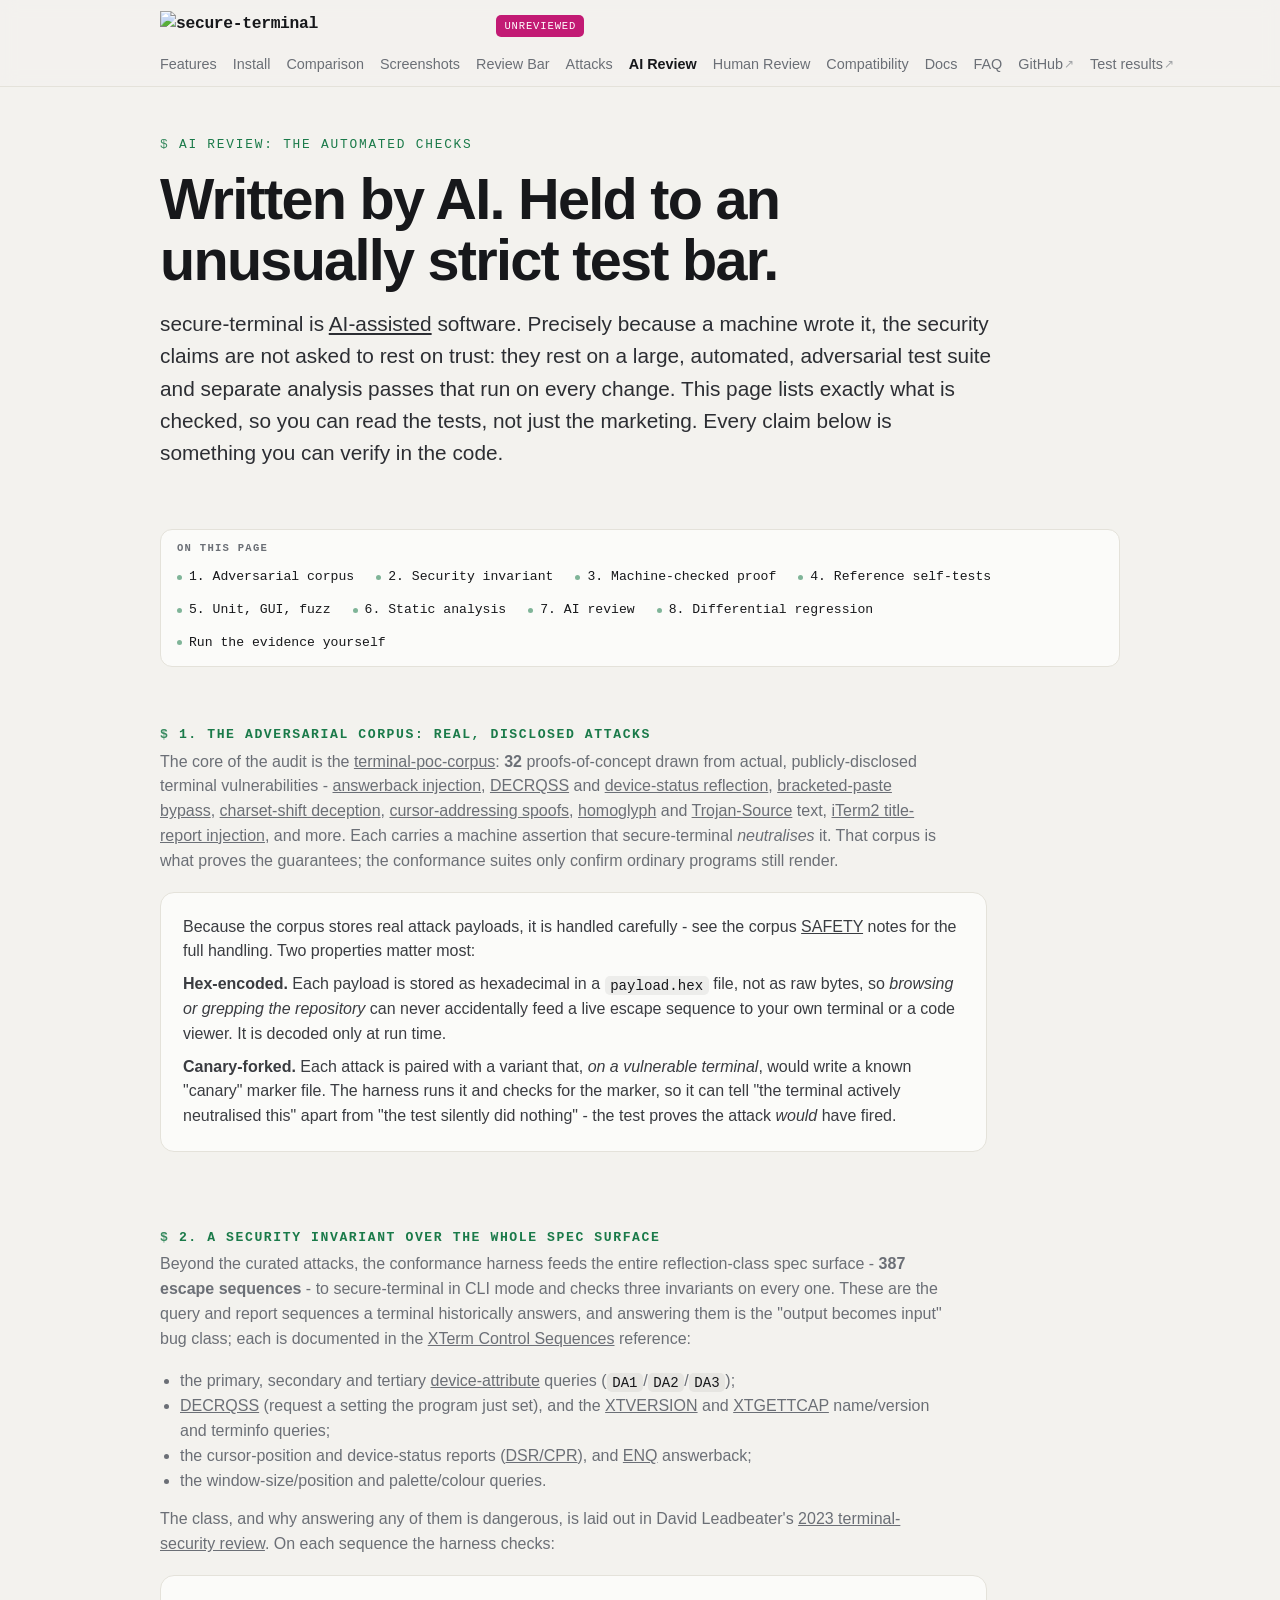
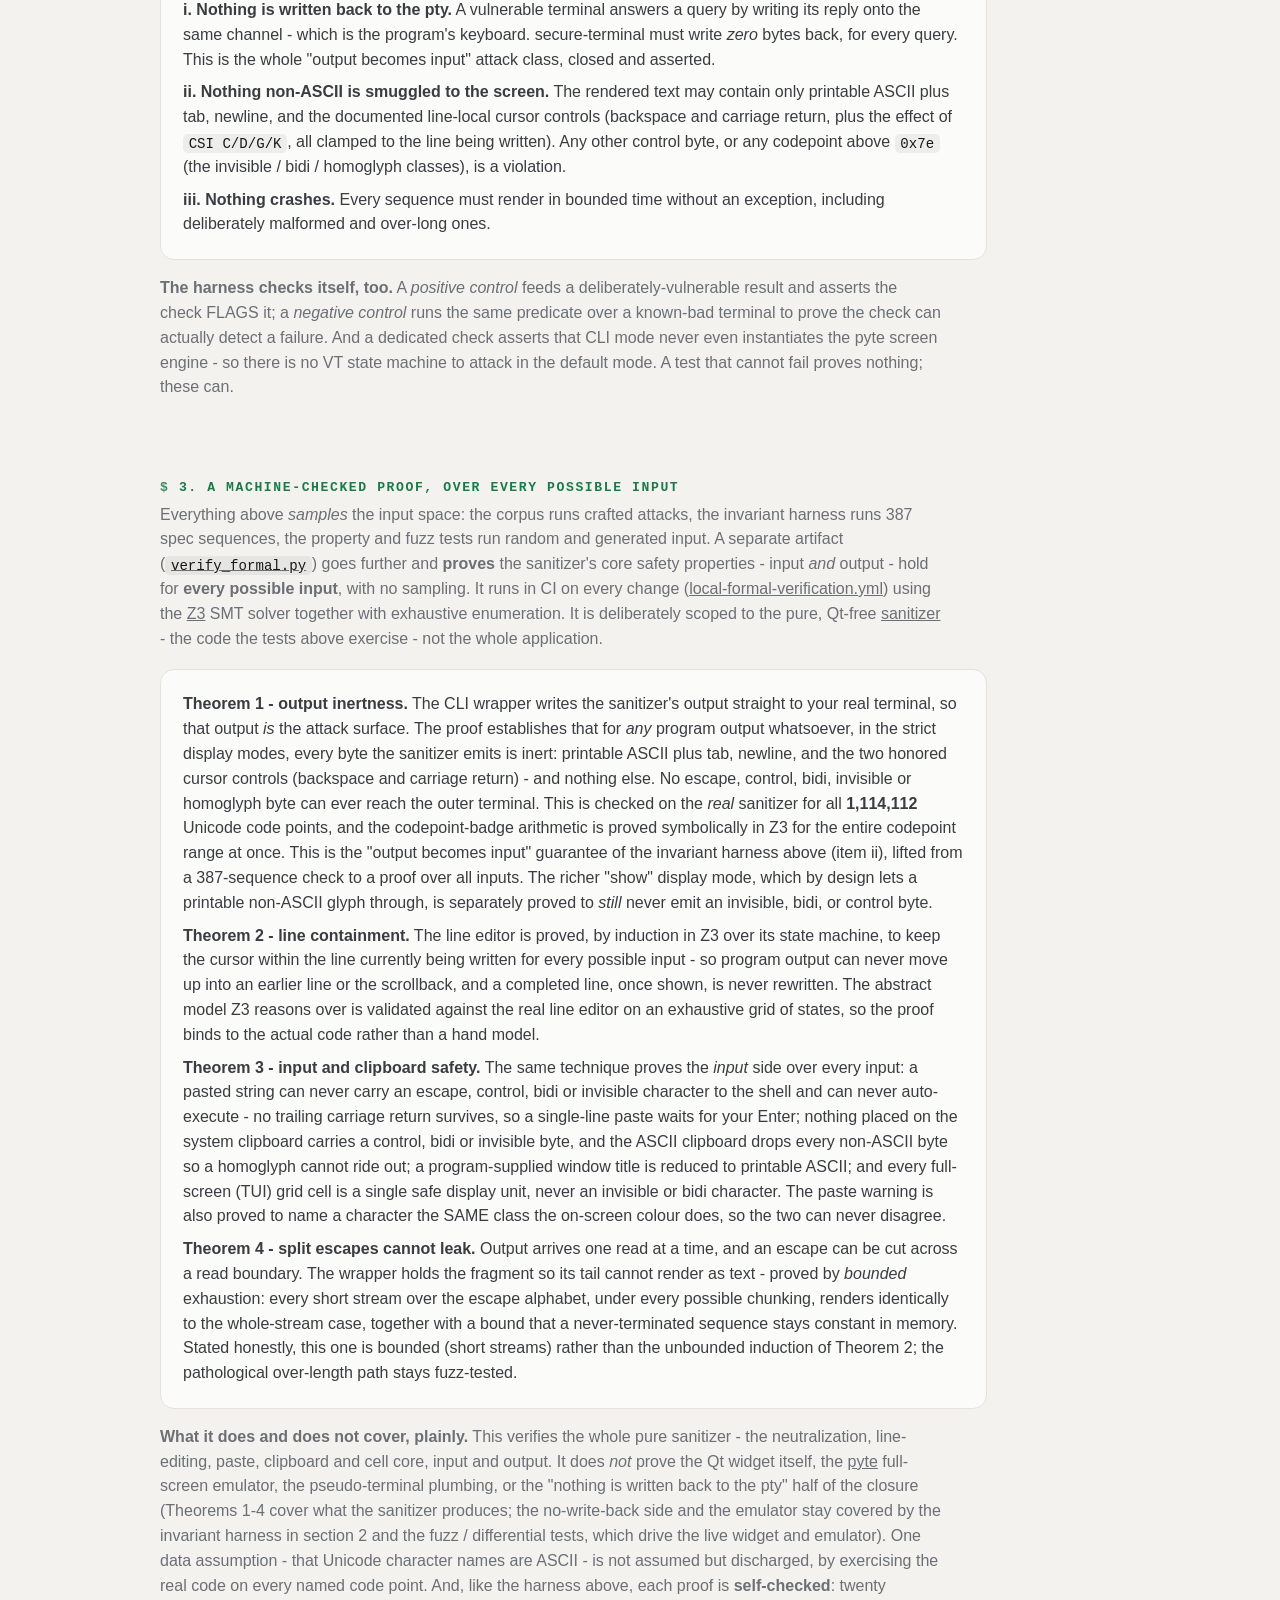
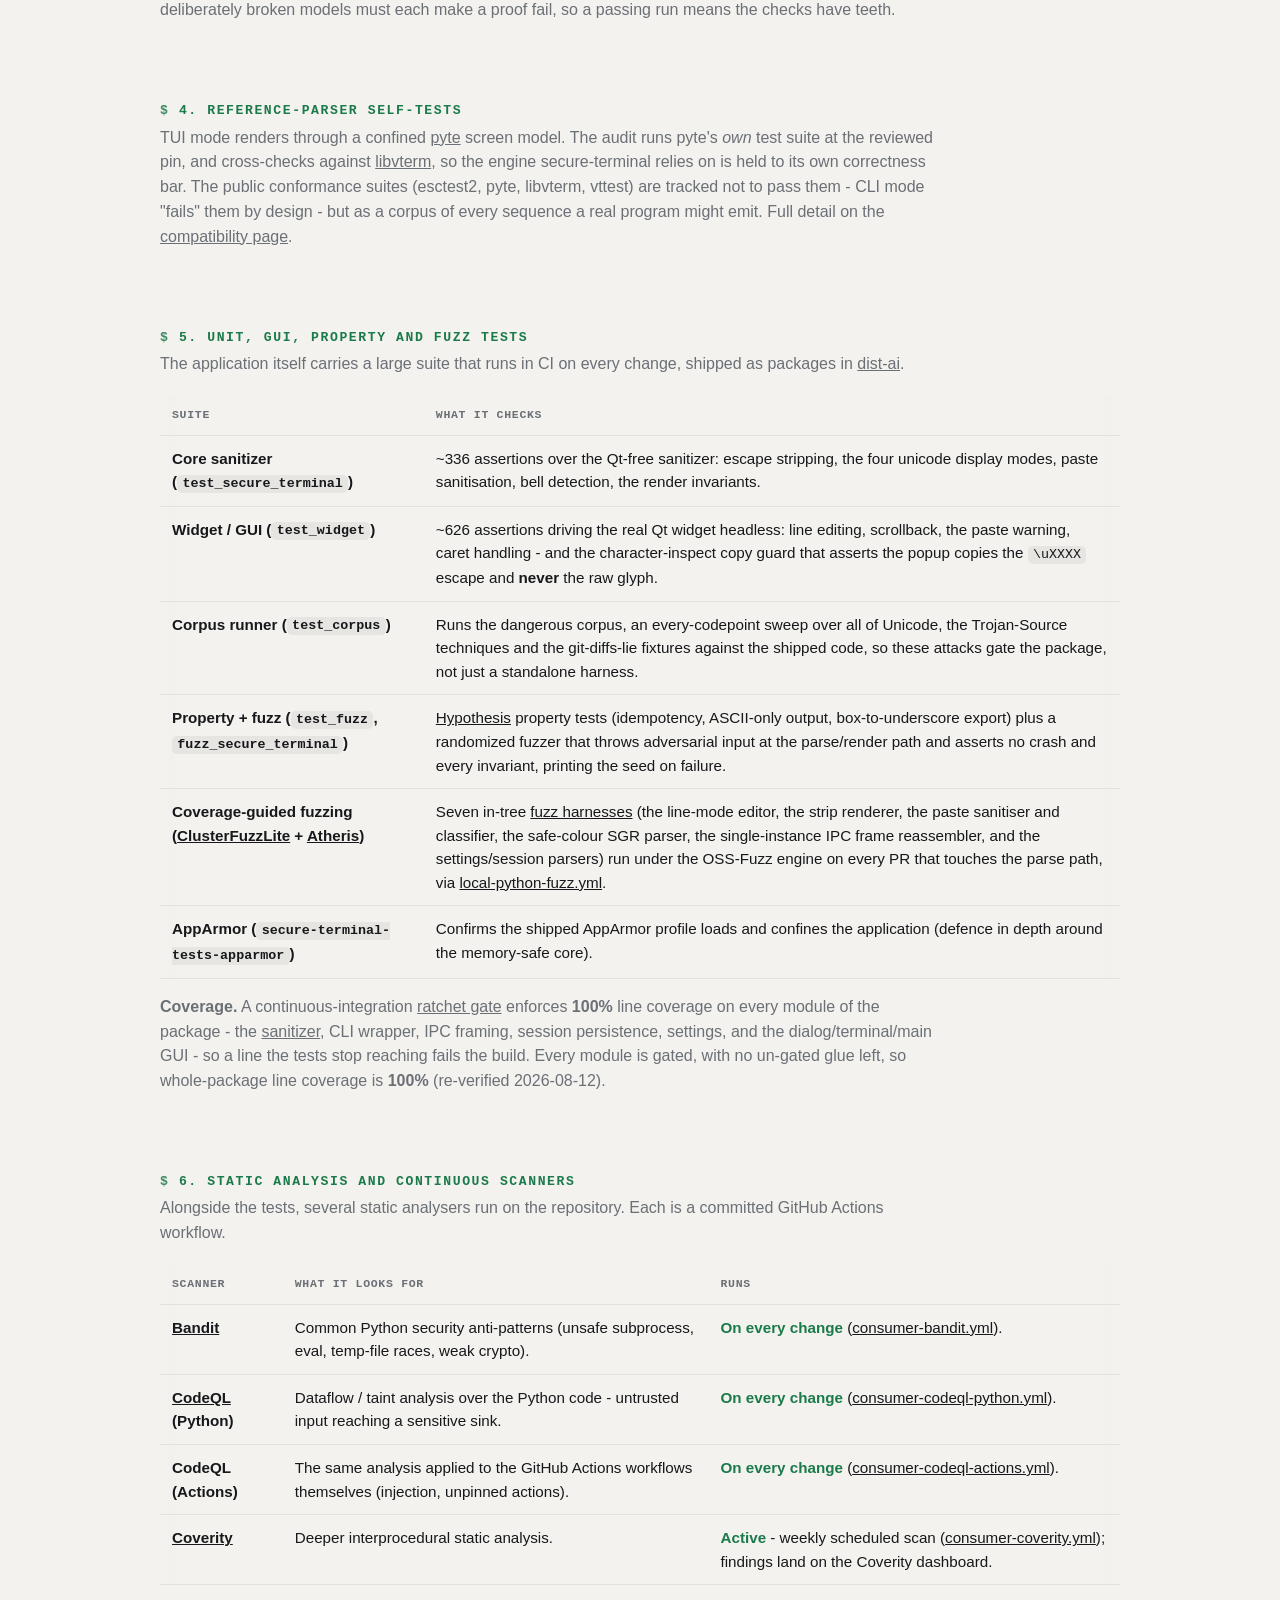
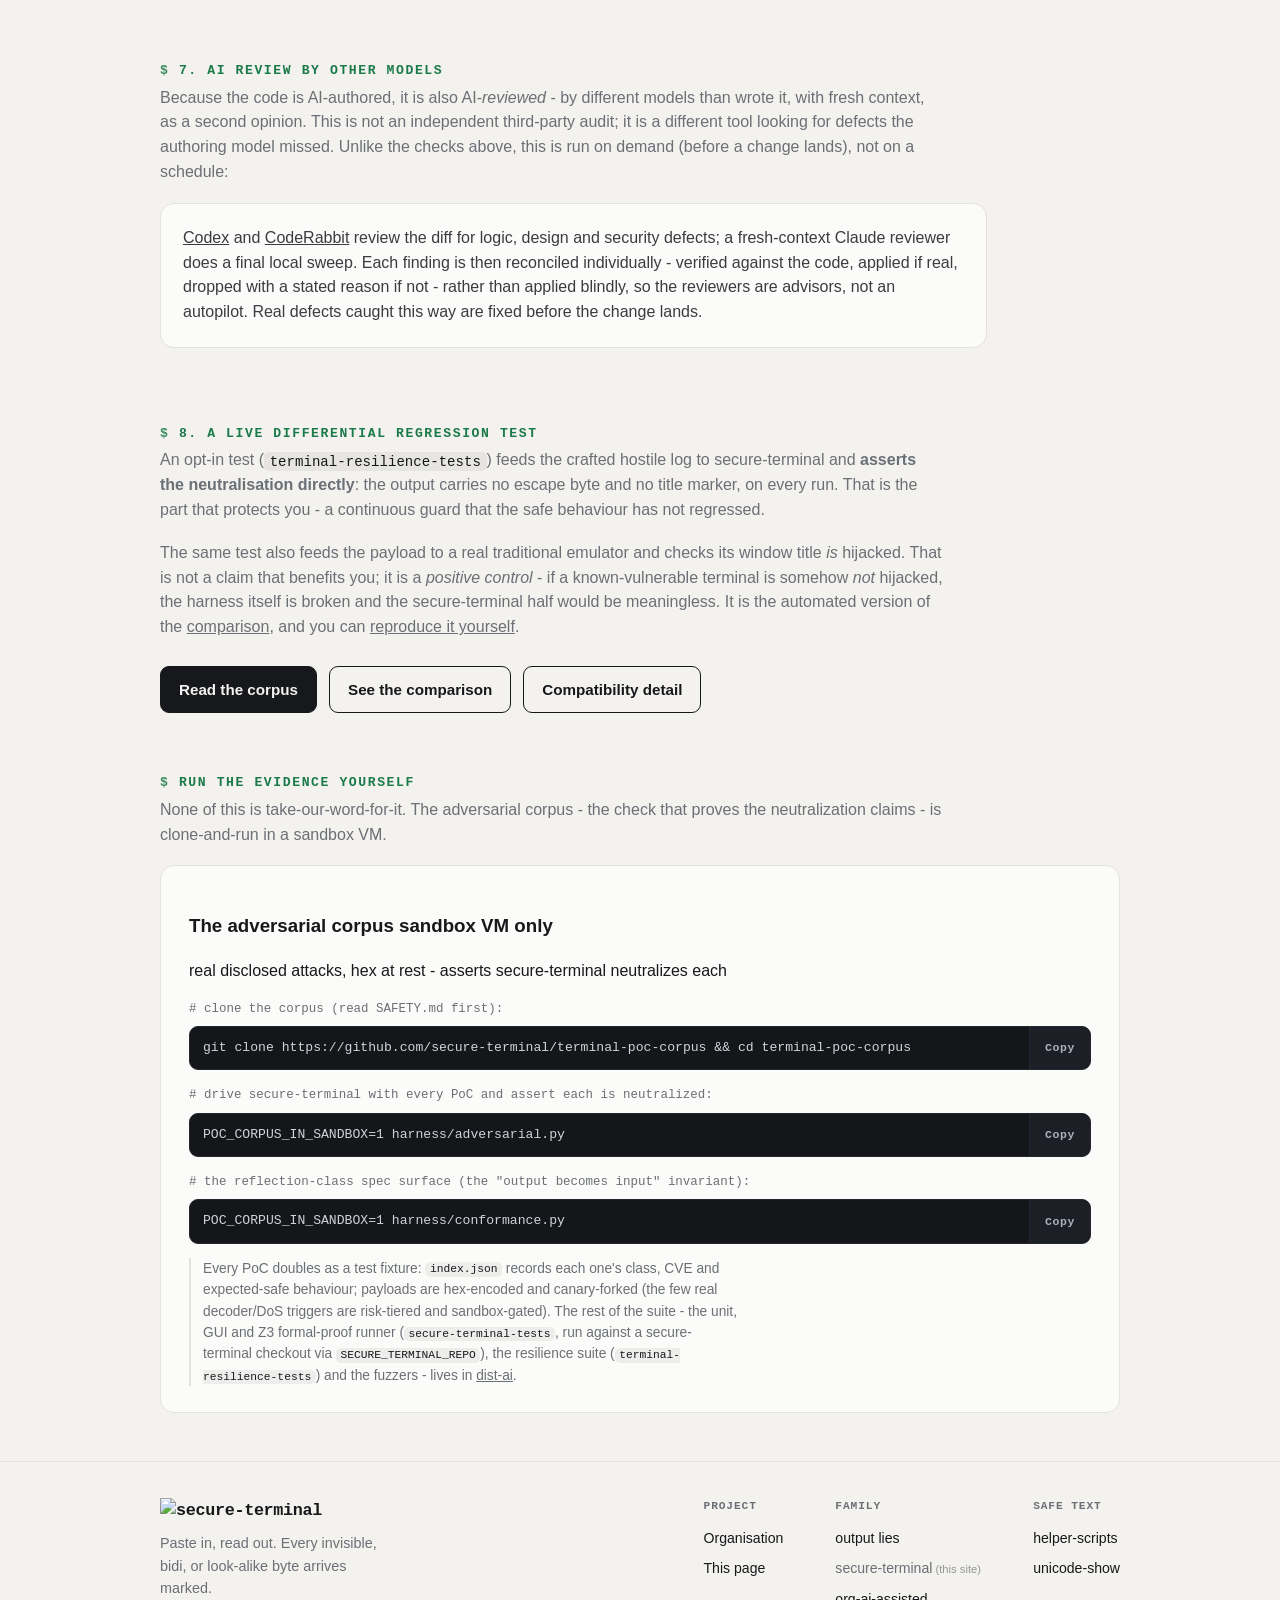
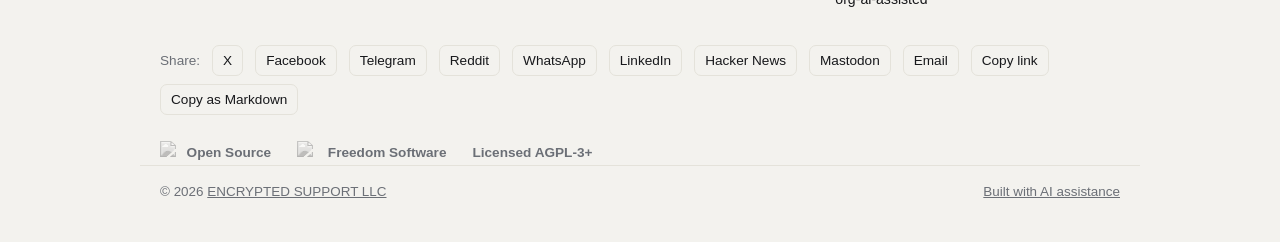
==== commit 29223f50: "site: add speculation-rules prefetch + view-transition - inline speculationrules block + its sha256 " ====
--- a/ai-review/index.html
+++ b/ai-review/index.html
@@ -5,7 +5,11 @@
   Source: https://github.com/secure-terminal/secure-terminal.github.io
 -->
 <meta charset="utf-8">
-<meta http-equiv="Content-Security-Policy" content="default-src 'none'; script-src 'self'; style-src 'self' 'unsafe-inline'; img-src 'self' data:; base-uri 'none'; form-action 'none'">
+<meta http-equiv="Content-Security-Policy" content="default-src 'none'; script-src 'self' 'sha256-sahKEA9TULQayVrIEubBQwOXCaXywLzaFHCWx96kC18='; style-src 'self' 'unsafe-inline'; img-src 'self' data:; base-uri 'none'; form-action 'none'">
+<!-- Speculation Rules: same-origin prefetch on hover/pointerdown (Chromium). Pure progressive
+     enhancement; Firefox/Tor Browser ignore it. Byte-identical to the wikis + sibling sites, so
+     the one script-src sha256 above covers it. Full-size image links carry [data-no-instant]. -->
+<script type="speculationrules">{"prefetch":[{"where":{"and":[{"href_matches":"/*"},{"not":{"selector_matches":"[data-no-instant]"}}]},"eagerness":"moderate"}]}</script>
 <meta name="viewport" content="width=device-width, initial-scale=1">
 <meta name="ai-disclosure" content="ai-assisted">
 <title>secure-terminal AI Review: the automated checks</title>
--- a/style.css
+++ b/style.css
@@ -73,6 +73,7 @@
   .kicker{font-family:var(--mono);font-size:.8rem;letter-spacing:.14em;text-transform:uppercase;color:var(--accent);margin:0 0 14px}
   .hero h1{font-size:clamp(2rem,6vw,3.6rem);line-height:1.05;letter-spacing:-.03em;margin:0 0 18px;font-weight:800;text-wrap:balance}
   .hero h1 .u{text-decoration:underline;text-decoration-color:var(--accent);text-underline-offset:6px}
+  .hero .kicker .u{text-decoration:underline;text-decoration-color:var(--accent);text-underline-offset:3px}
   .hero p.sub,.hero p.lede{font-size:clamp(1.05rem,2.4vw,1.3rem);color:#2c2e33;margin:0}
   .hero p.sub{max-width:60ch}
   .hero p.lede{max-width:72ch}
@@ -165,8 +166,8 @@
   .shot > a{display:block;line-height:0}
   .shot img{display:block;width:100%;height:auto;background:#000}
   /* name-on-top caption: identifies the terminal above its screenshot */
-  .shot figcaption.shotname{padding:10px 12px;font-size:.9rem;color:var(--muted);border-bottom:1px solid var(--line);order:-1}
-  .shot figcaption.shotname b{color:var(--ink)}
+  .shot .shotname{padding:10px 12px;font-size:.9rem;color:var(--muted);border-bottom:1px solid var(--line);order:-1}
+  .shot .shotname b{color:var(--ink)}
   .shot figcaption{padding:10px 12px;font-size:.9rem;color:var(--muted)}
 
   /* Homepage hero before/after slider. Two identical-size screenshots of the SAME
@@ -228,7 +229,7 @@
   footer .fcopy{color:var(--muted);font-size:.84rem}
   @media(max-width:640px){ footer .fcols{display:grid;grid-template-columns:1fr 1fr;gap:20px 22px} }
 
-footer .fshare{display:flex;align-items:center;gap:8px 12px;flex-wrap:wrap;max-width:1080px;margin:0 auto;padding:6px 20px 12px;font-size:.85rem;color:var(--muted)}
+footer .fshare{display:flex;align-items:center;gap:8px 12px;flex-wrap:wrap;max-width:1000px;margin:0 auto;padding:6px 20px 12px;font-size:.85rem;color:var(--muted)}
 footer .fshare .fshare-l{color:var(--muted)}
 footer .fshare .sh{color:var(--ink);text-decoration:none;border:1px solid var(--line);border-radius:7px;padding:4px 10px;background:transparent;cursor:pointer;font:inherit}
 footer .fshare .sh:hover{border-color:var(--accent);color:var(--accent)}
@@ -349,7 +350,7 @@
 .trybox .lead{color:var(--ink);max-width:70ch;margin:0 0 6px}
 .trycols{display:flex;gap:22px;flex-wrap:wrap;margin-top:14px}
 .trycols>div{flex:1 1 320px;min-width:0}
-.trycols h4{margin:0 0 2px;font-size:.98rem}
+.trycols h3{margin:0 0 2px;font-size:.98rem}
 .trycols .sub{font-size:.82rem;color:var(--muted);margin:0 0 8px}
 
   /* jump-to-anchor highlight: a red ring around the element you navigated to
@@ -577,3 +578,10 @@
     html{scroll-behavior:auto}
     .inst .ibadge,.h-anchor::after{transition:none}
   }
+  /* Cross-document View Transitions: a smooth cross-fade between same-origin page loads. Pure CSS
+     (no JS, no CSP change); browsers without support (Firefox/Tor Browser) do an instant
+     navigation. Scoped to the motion-welcome block so reduced-motion users (and the reduced
+     default) get the instant swap. Byte-shape matches the wikis + sibling sites. */
+  @media (prefers-reduced-motion: no-preference) {
+    @view-transition { navigation: auto; }
+  }
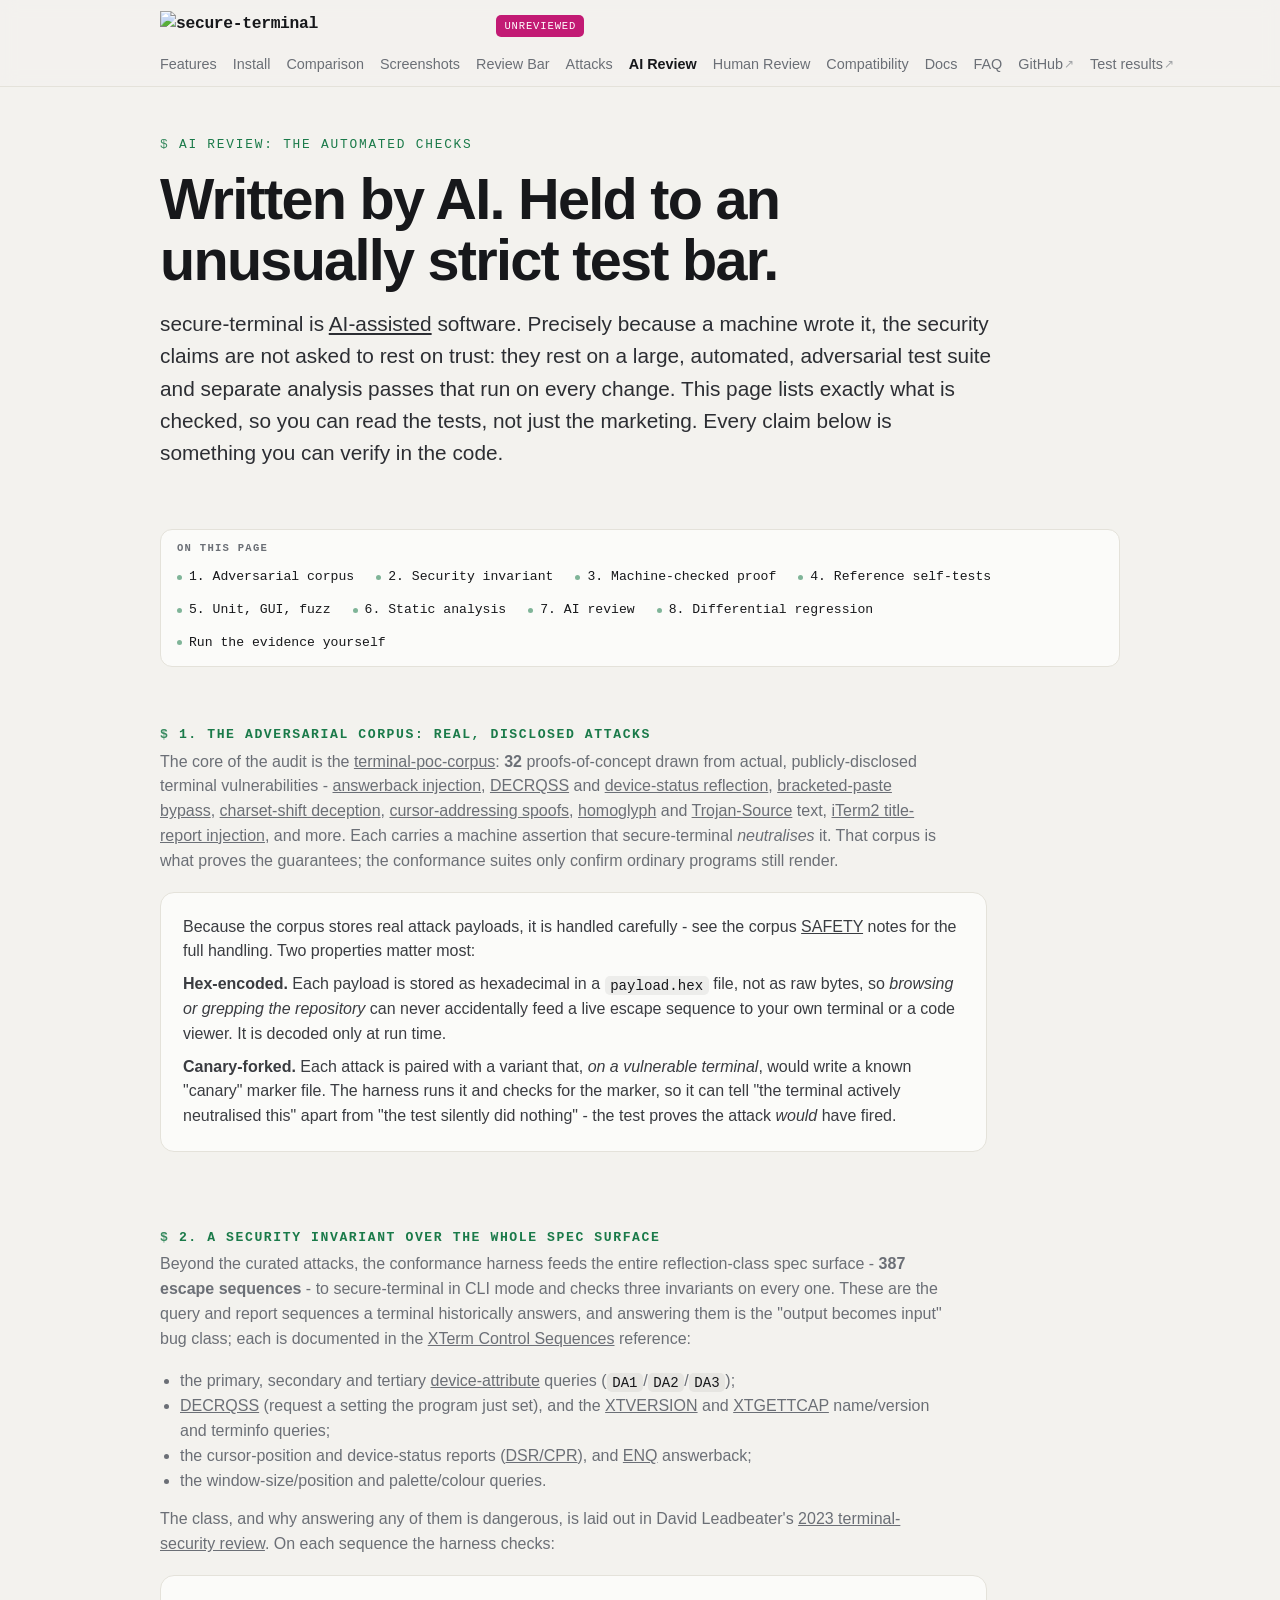
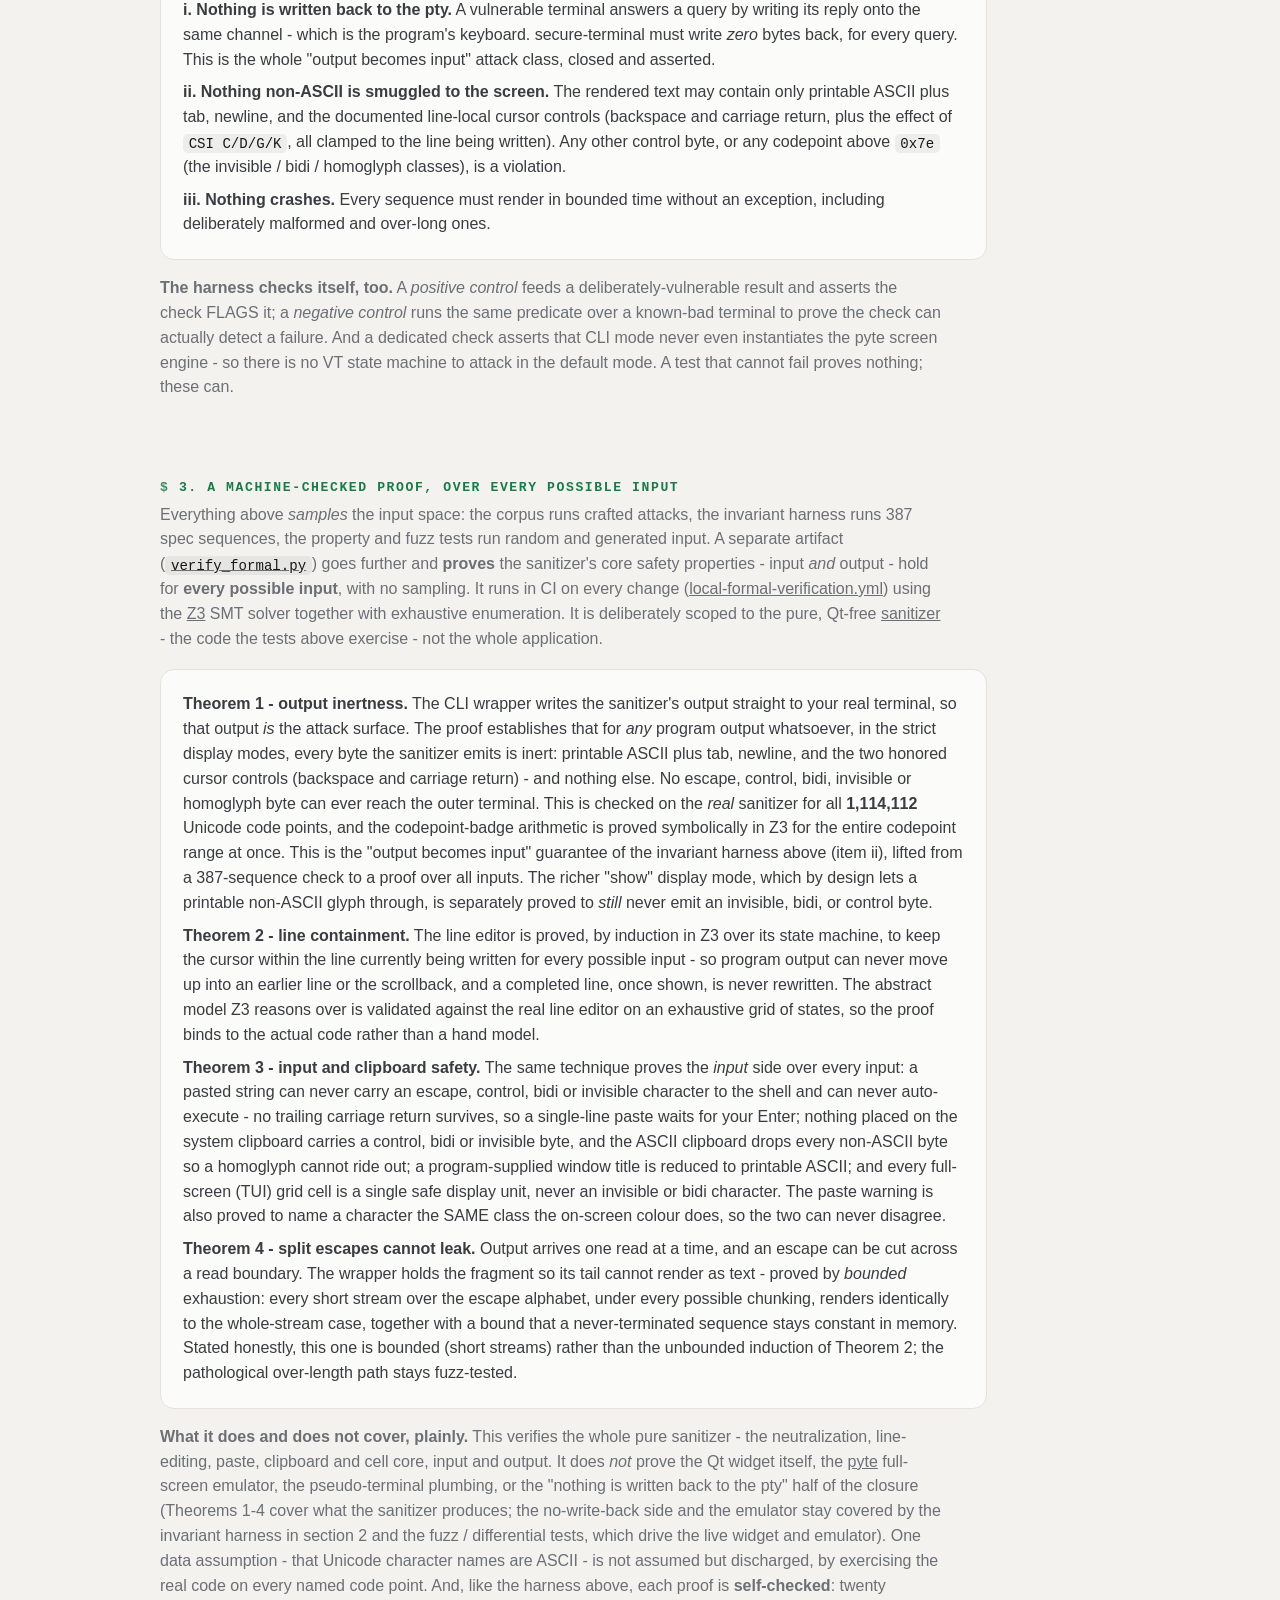
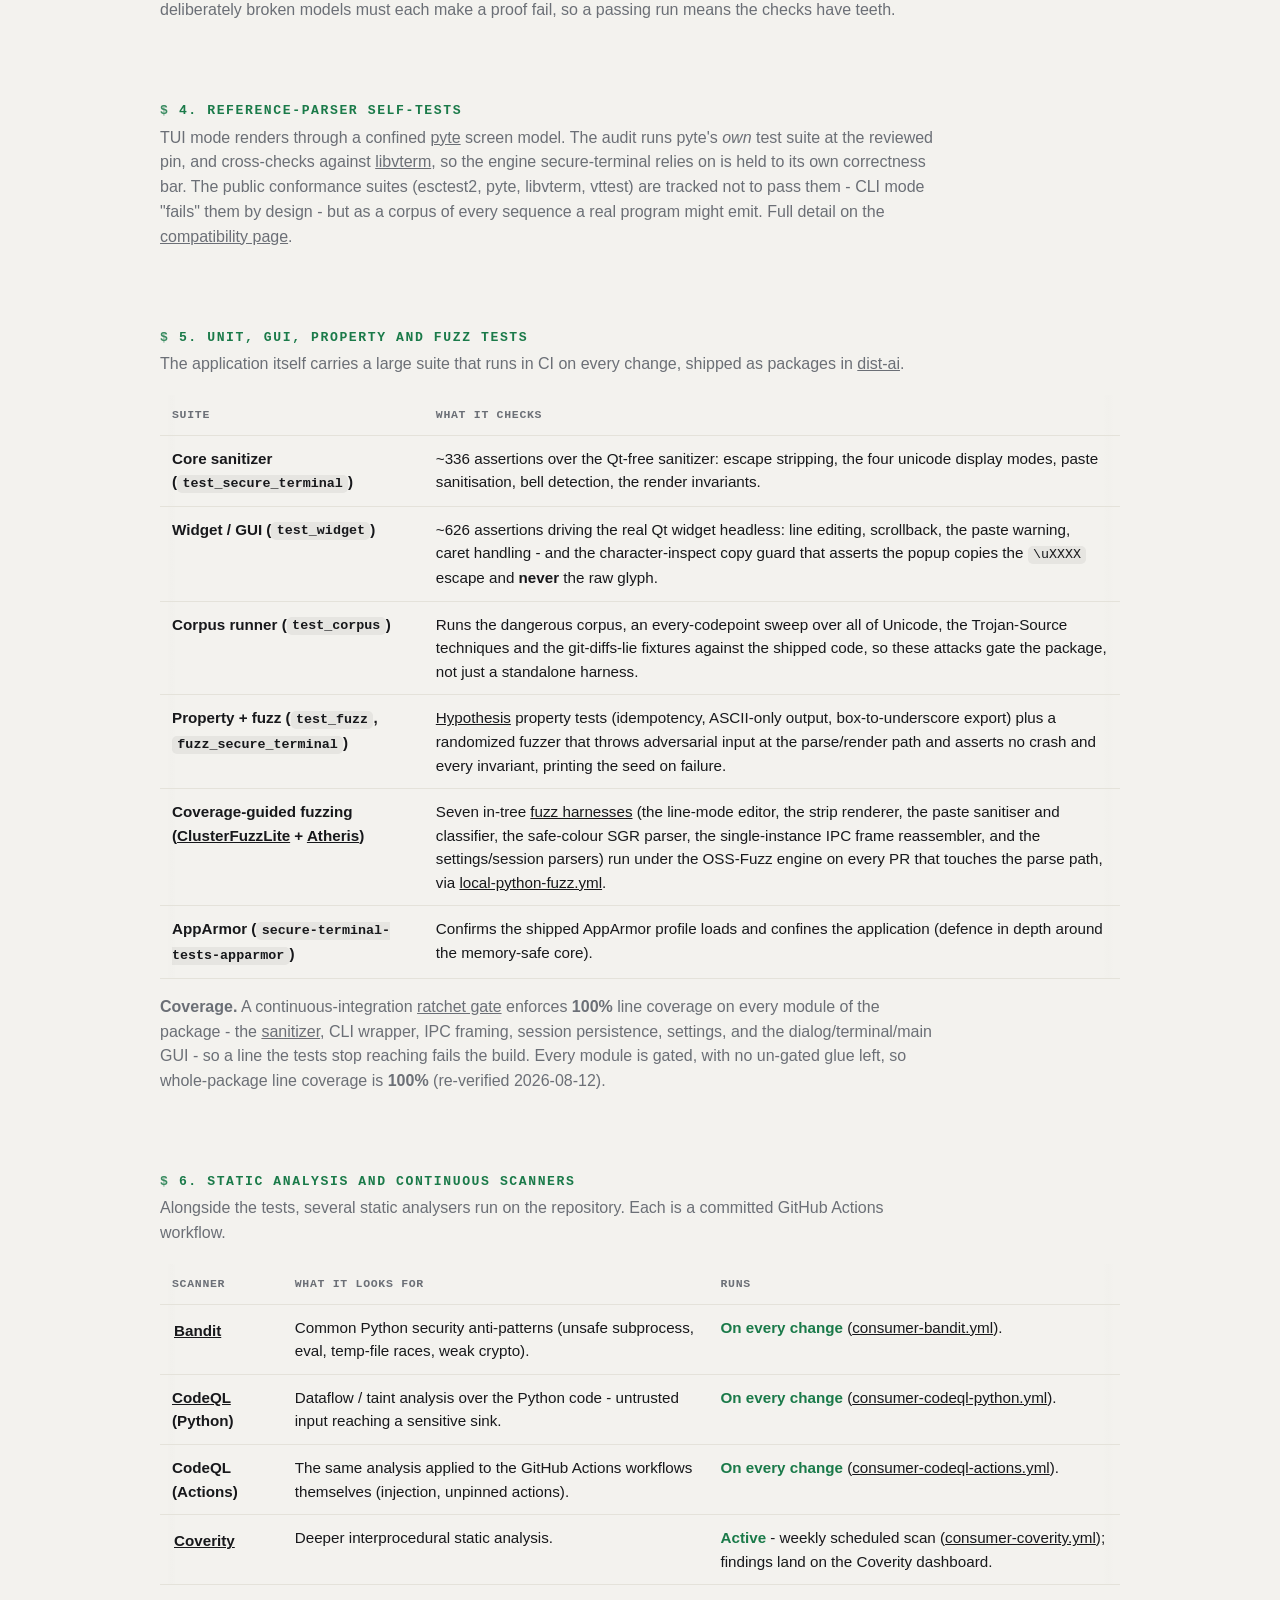
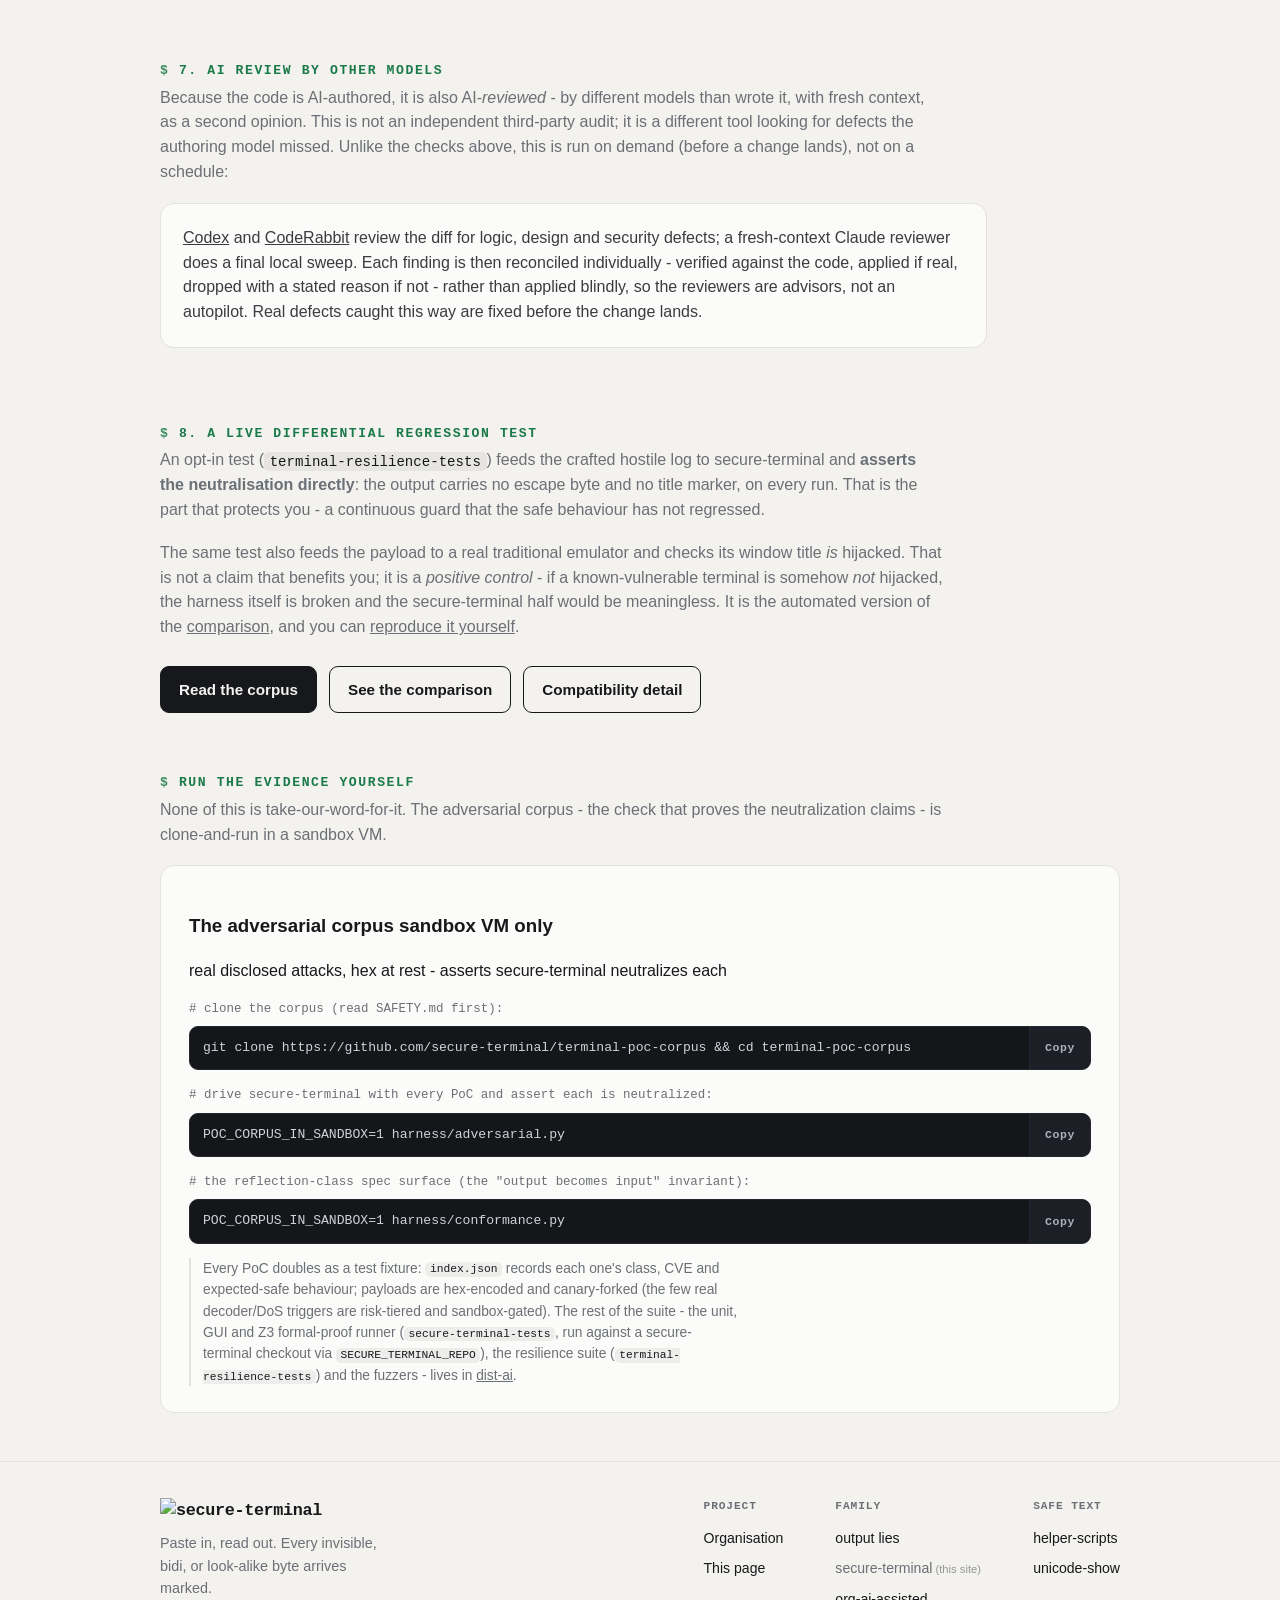
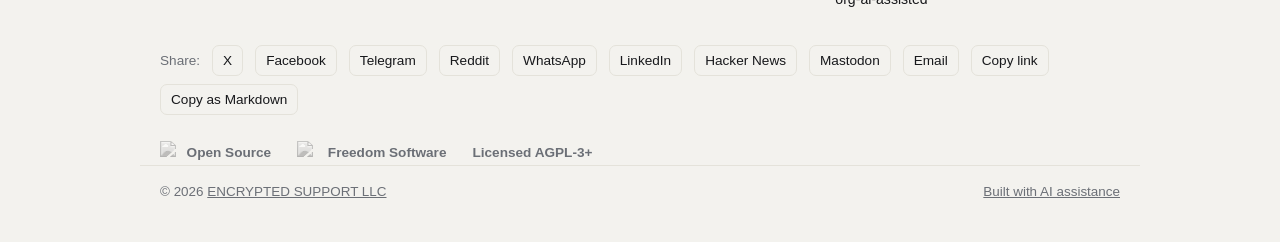
==== commit 75d0776b: "a11y: WCAG 2.5.8 tap targets + external mockup view-transition - table-cell sole-content links (comp" ====
--- a/ai-review/index.html
+++ b/ai-review/index.html
@@ -34,7 +34,7 @@
 
 <header class="nav">
   <div class="wrap">
-    <a class="brand" href="/"><img class="brandmark" src="/logo-wide.webp" width="729" height="70" alt="secure-terminal"></a>
+    <a class="brand" href="/" aria-label="secure-terminal home"><img class="brandmark" src="/logo-wide.webp" width="729" height="70" alt="secure-terminal"></a>
     <a class="status" href="/human-review/" title="This site is AI-generated and pending human review">unreviewed</a>
     <input type="checkbox" class="navtoggle" id="navtoggle" aria-label="Toggle navigation menu">
     <label class="menubtn" for="navtoggle">Menu</label>
@@ -239,7 +239,7 @@
   <h2 class="catname"><a class="h-anchor" href="#unit">5. Unit, GUI, property and fuzz tests</a></h2>
   <p class="catdesc">The application itself carries a large suite that runs in CI on every change,
     shipped as packages in <a href="https://github.com/org-ai-assisted/dist-ai" rel="noopener">dist-ai</a>.</p>
-  <div class="cmp-wrap">
+  <div class="cmp-wrap" tabindex="0">
   <table class="cmp">
     <thead><tr><th>Suite</th><th>What it checks</th></tr></thead>
     <tbody>
@@ -266,14 +266,14 @@
   <h2 class="catname"><a class="h-anchor" href="#scanners">6. Static analysis and continuous scanners</a></h2>
   <p class="catdesc">Alongside the tests, several static analysers run on the repository. Each is a
     committed GitHub Actions workflow.</p>
-  <div class="cmp-wrap">
+  <div class="cmp-wrap" tabindex="0">
   <table class="cmp">
     <thead><tr><th>Scanner</th><th>What it looks for</th><th>Runs</th></tr></thead>
     <tbody>
-      <tr><td><a href="https://bandit.readthedocs.io/" rel="noopener">Bandit</a></td><td>Common Python security anti-patterns (unsafe subprocess, eval, temp-file races, weak crypto).</td><td><span class="yes">On every change</span> (<a href="https://github.com/secure-terminal/secure-terminal/blob/master/.github/workflows/consumer-bandit.yml" rel="noopener">consumer-bandit.yml</a>).</td></tr>
+      <tr><td><a href="https://bandit.readthedocs.io/" rel="noopener" class="celllink">Bandit</a></td><td>Common Python security anti-patterns (unsafe subprocess, eval, temp-file races, weak crypto).</td><td><span class="yes">On every change</span> (<a href="https://github.com/secure-terminal/secure-terminal/blob/master/.github/workflows/consumer-bandit.yml" rel="noopener">consumer-bandit.yml</a>).</td></tr>
       <tr><td><a href="https://codeql.github.com/" rel="noopener">CodeQL</a> (Python)</td><td>Dataflow / taint analysis over the Python code - untrusted input reaching a sensitive sink.</td><td><span class="yes">On every change</span> (<a href="https://github.com/secure-terminal/secure-terminal/blob/master/.github/workflows/consumer-codeql-python.yml" rel="noopener">consumer-codeql-python.yml</a>).</td></tr>
       <tr><td>CodeQL (Actions)</td><td>The same analysis applied to the GitHub Actions workflows themselves (injection, unpinned actions).</td><td><span class="yes">On every change</span> (<a href="https://github.com/secure-terminal/secure-terminal/blob/master/.github/workflows/consumer-codeql-actions.yml" rel="noopener">consumer-codeql-actions.yml</a>).</td></tr>
-      <tr><td><a href="https://scan.coverity.com/" rel="noopener">Coverity</a></td><td>Deeper interprocedural static analysis.</td><td><span class="yes">Active</span> - weekly scheduled scan (<a href="https://github.com/secure-terminal/secure-terminal/blob/master/.github/workflows/consumer-coverity.yml" rel="noopener">consumer-coverity.yml</a>); findings land on the Coverity dashboard.</td></tr>
+      <tr><td><a href="https://scan.coverity.com/" rel="noopener" class="celllink">Coverity</a></td><td>Deeper interprocedural static analysis.</td><td><span class="yes">Active</span> - weekly scheduled scan (<a href="https://github.com/secure-terminal/secure-terminal/blob/master/.github/workflows/consumer-coverity.yml" rel="noopener">consumer-coverity.yml</a>); findings land on the Coverity dashboard.</td></tr>
     </tbody>
   </table>
   </div>
--- a/style.css
+++ b/style.css
@@ -312,6 +312,12 @@
 .matrix th[scope=row] a.rowlink::after{content:"#";margin-left:.35em;color:var(--muted);
   font-weight:400;opacity:0;transition:opacity .12s}
 .matrix th[scope=row]:hover a.rowlink::after,.matrix a.rowlink:focus::after{opacity:.55}
+/* WCAG 2.5.8 tap targets: a link that is a table cell's sole content (the comparison-matrix
+   row header, or a reference-cell link marked .celllink) gets a >=24px hit area via padding.
+   Inline links in a cell's flowing prose stay exempt and untouched. */
+.matrix th[scope=row] a.rowlink,a.celllink{display:inline-block;box-sizing:border-box;
+  min-height:24px;padding-block:3px}
+a.celllink{min-width:24px;padding-inline:2px}
 
 /* memory-safety language badge (per-terminal, linked to the parser source) */
 .matrix td.verdict a.langbadge{display:inline-block;line-height:0}
